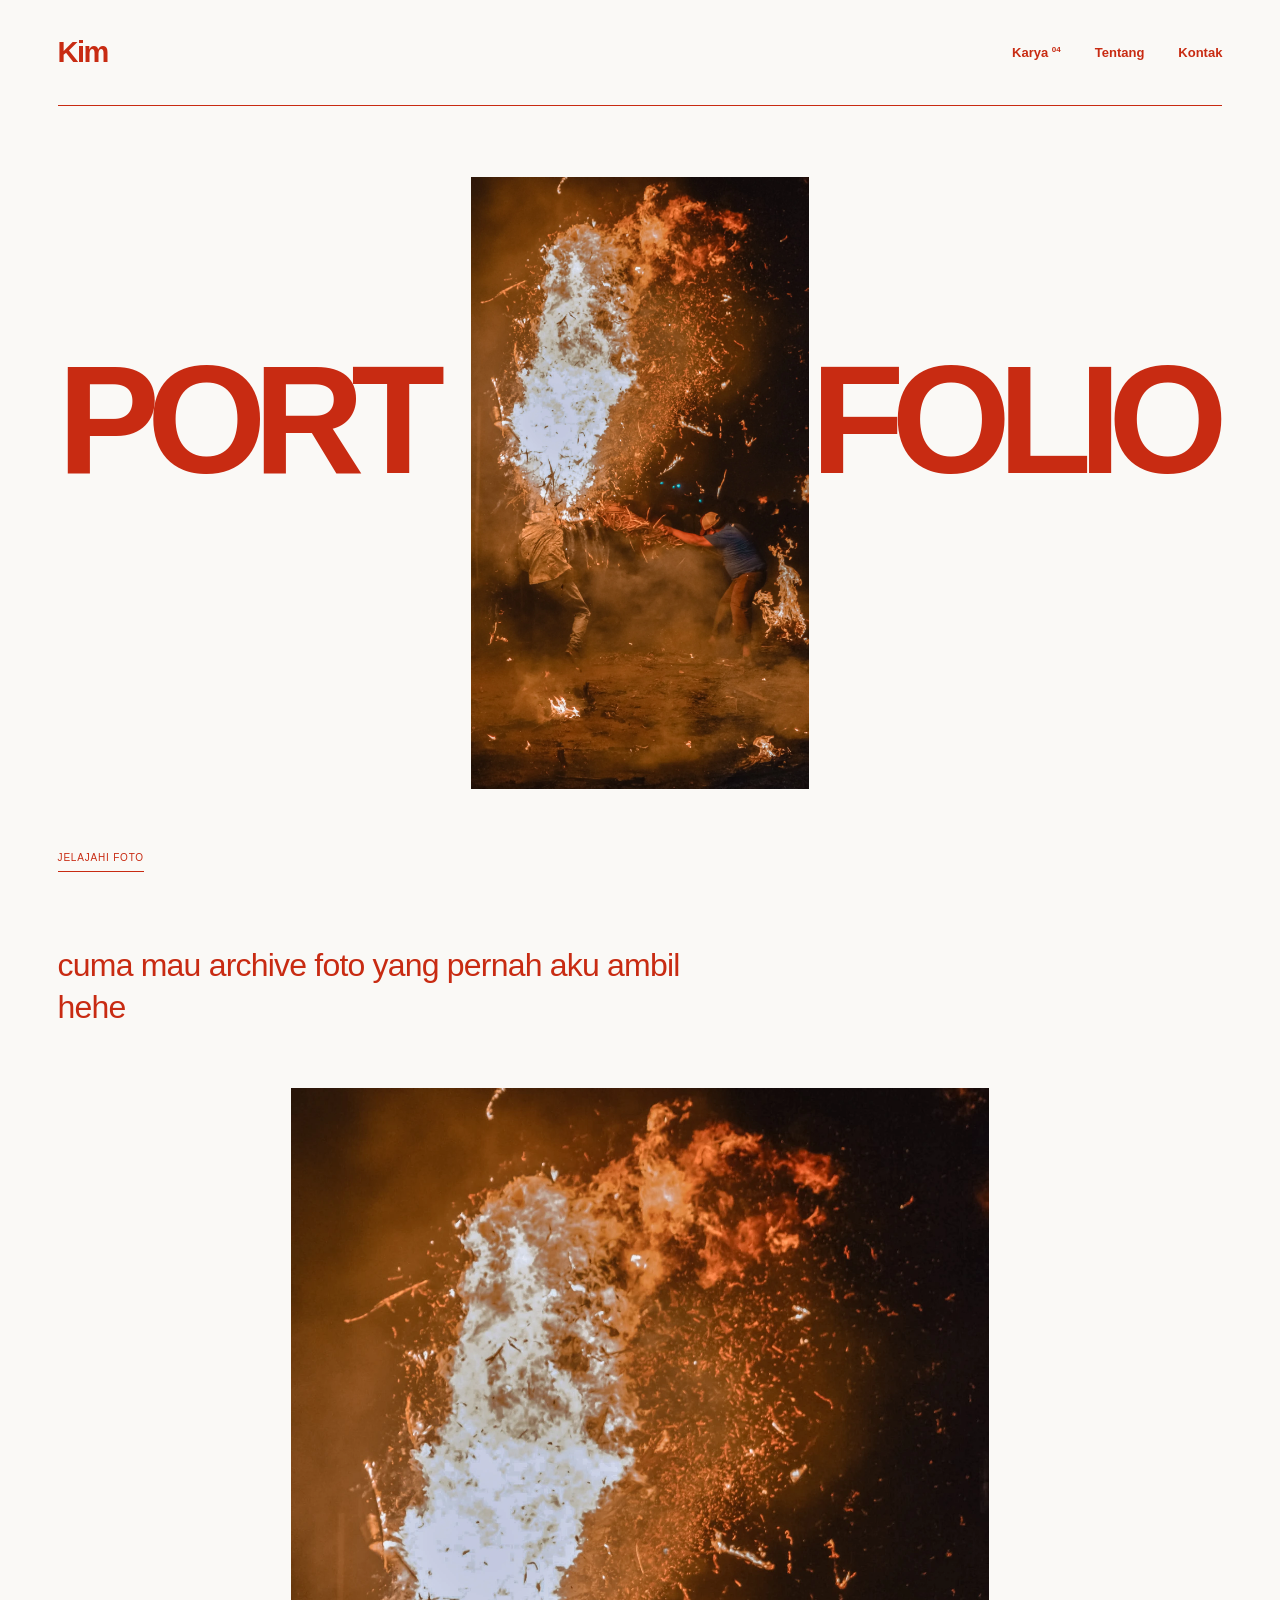
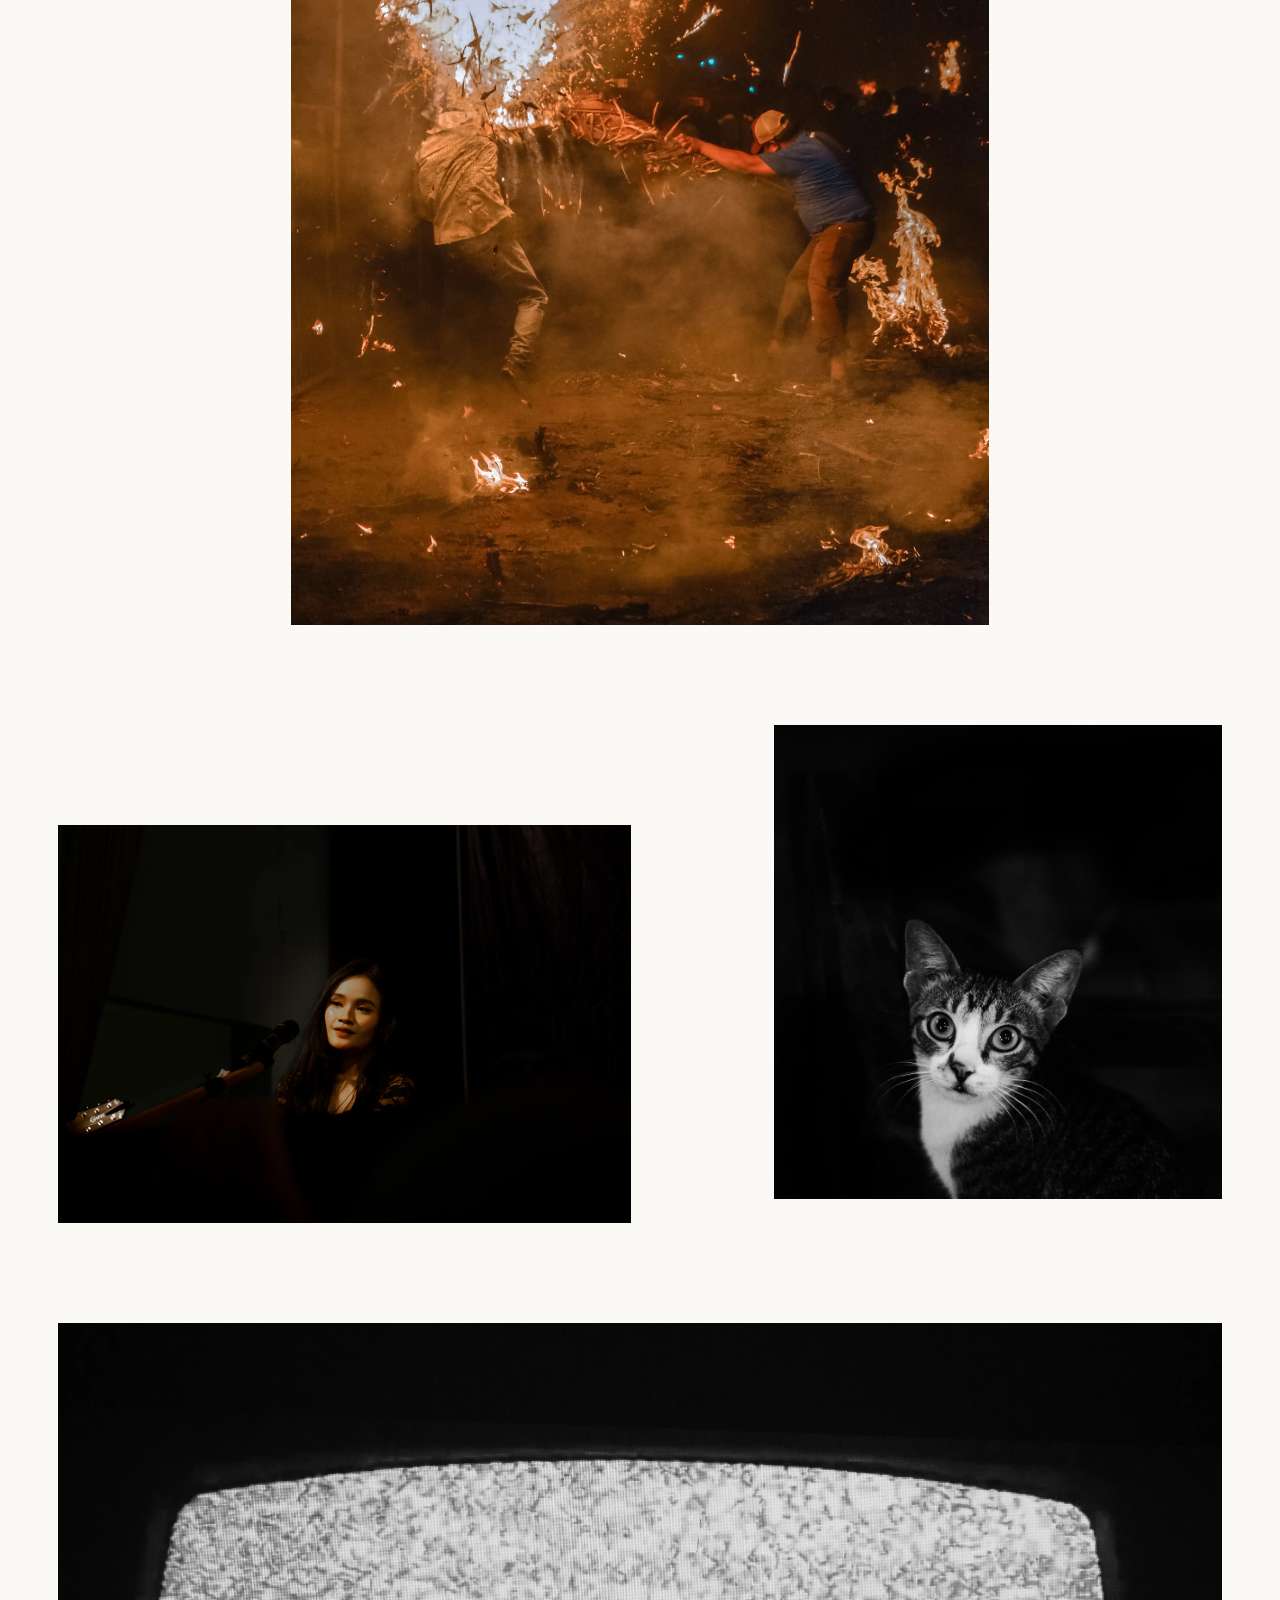
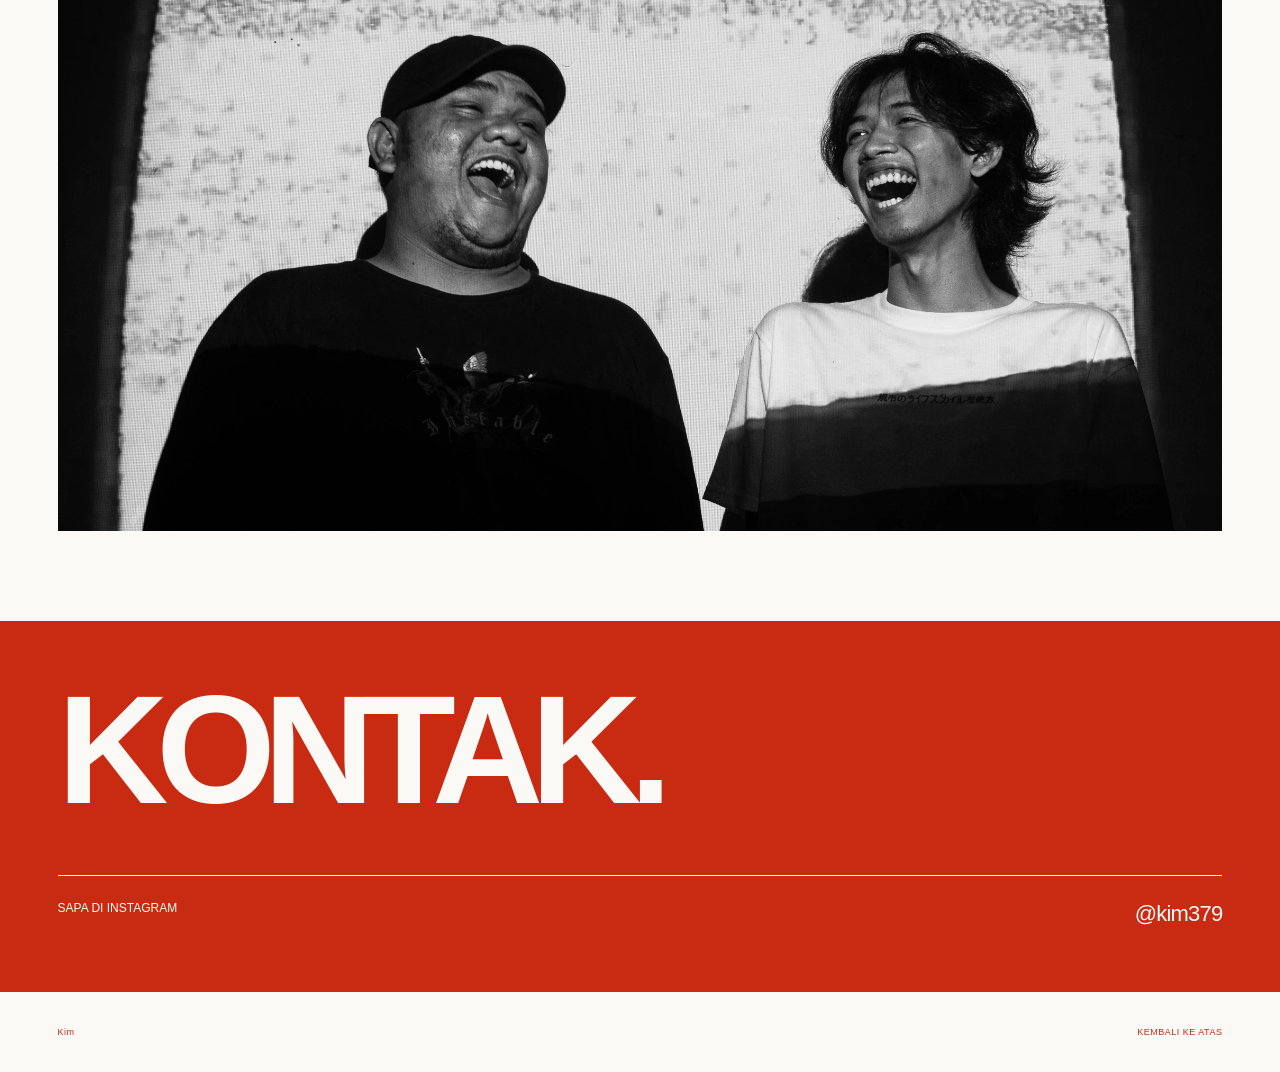
==== photography/index.html @ 88d2e3c2 "Simplify photo archive and rename brand to Kim" ====
<!doctype html>
<html lang="id">
  <head>
    <meta charset="UTF-8" />
    <meta name="viewport" content="width=device-width, initial-scale=1.0" />
    <meta name="description" content="Archive foto yang pernah aku ambil."/><title>Kim — Photo Archive</title>
    <script type="module" crossorigin src="./assets/index-C6Y9RDd8.js"></script>
    <link rel="stylesheet" crossorigin href="./assets/index-C2xrlIN2.css">
  </head>
  <body>
    <div id="root"></div>
  </body>
</html>
---- photography/assets/index-C2xrlIN2.css ----
*{box-sizing:border-box}html{scroll-behavior:smooth;scroll-padding-top:30px}body{margin:0;background:#faf9f6;color:#c82b12;font-family:Arial,Helvetica,sans-serif}a{color:inherit;text-decoration:none}button{font:inherit;cursor:pointer;border:0}a:focus-visible,button:focus-visible{outline:3px solid #c82b12;outline-offset:5px}img{display:block;width:100%}::selection{background:#c82b12;color:#fff}.skip{position:fixed;top:-100px;left:20px;z-index:50;background:#fff;padding:20px}.skip:focus{top:10px}header{height:106px;margin:0 4.5%;display:flex;align-items:center;justify-content:space-between;border-bottom:1px solid}.brand{font-size:29px;font-weight:900;letter-spacing:-1.8px;line-height:.85}.brand small{display:block;font-size:9px;letter-spacing:1.1px;margin-top:9px}nav{display:flex;gap:34px;font-size:13px;font-weight:700}.edition{font-size:9px;letter-spacing:1px}sup{font-size:8px}.cover{height:calc(100svh - 106px);min-height:630px;max-height:980px;position:relative;margin:0 4.5%;isolation:isolate}.meta{display:flex;justify-content:space-between;font-size:10px;letter-spacing:.7px;gap:20px}.cover>.meta{padding-top:26px}.photo{display:block;padding:0;width:100%;position:relative;overflow:hidden;background:#111;color:#fff}.photo img{transition:transform .6s}.photo:hover img{transform:scale(1.025)}.cover-photo{position:absolute;width:29%;height:77%;top:9%;left:35.5%}.cover-photo img{height:100%;object-fit:cover;object-position:50% 48%}h1{position:absolute;display:flex;justify-content:space-between;top:30%;left:0;width:100%;margin:0;font-size:clamp(70px,12vw,200px);font-weight:900;letter-spacing:-.085em;line-height:1;pointer-events:none}h1 span:last-child{padding-right:.05em}.cover-bottom{position:absolute;top:76%;width:100%;display:flex;justify-content:space-between;font-size:11px;font-weight:700;line-height:1.08}.cover-bottom p:last-child{text-align:right}.explore{position:absolute;bottom:28px;left:0;font-size:10px;border-bottom:1px solid;padding-bottom:8px;letter-spacing:.8px}.contents{padding:92px 4.5% 140px}.contents>.meta{margin-bottom:35px}.contents>a{display:flex;align-items:center;justify-content:space-between;border-bottom:1px solid;font-weight:700;padding:12px 0 8px;gap:30px}.contents>a:first-of-type{border-top:1px solid}.contents>a>span{font-size:clamp(25px,4.1vw,72px);letter-spacing:-.065em;line-height:1.05}.contents small{font-size:9px;text-align:right;max-width:130px;flex-shrink:0}.contents>a:hover{background:#c82b12;color:#faf9f6}.about{border-top:1px solid;margin:0 4.5%;padding:36px 0 100px;display:grid;grid-template-columns:1fr 1.6fr 1fr;gap:40px}.eyebrow{font-size:10px;letter-spacing:.6px}.about h2{font-size:clamp(34px,4.5vw,76px);line-height:.98;letter-spacing:-.06em;margin:0}em{font-family:Georgia,serif;font-weight:400}.about>div{font-size:14px;line-height:1.55;max-width:340px;color:#413d38}.about p{margin:0 0 20px}.work{padding:0 4.5%}.work-meta{border-top:1px solid;padding-top:24px;margin-bottom:24px}.feature{background:#14100c;display:grid;grid-template-columns:1.12fr 1fr;min-height:750px}.feature>.photo img{height:100%;object-fit:cover}.view{position:absolute;bottom:20px;right:20px;background:#faf9f6;color:#c82b12;padding:11px 14px;font-size:9px;letter-spacing:.5px;opacity:0;transition:opacity .2s}.photo:hover .view,.photo:focus-visible .view{opacity:1}.cover-photo .view{display:none}.feature-copy{padding:55px 9%;display:flex;flex-direction:column;justify-content:space-between;color:#ed5937}.feature-copy>span{font-size:10px;letter-spacing:.8px}.feature-copy h2{font-size:clamp(50px,7vw,110px);line-height:.86;letter-spacing:-.075em;margin:60px 0}.feature-copy p{font-size:14px;line-height:1.35}.pair{display:grid;grid-template-columns:1.15fr 1fr;gap:8%;padding:100px 0 120px}.stage{padding-top:100px}.stage img{aspect-ratio:1.437;object-fit:contain}.cat{width:90%;margin-left:auto}.cat img{aspect-ratio:.946;object-fit:contain}.caption{display:flex;justify-content:space-between;gap:20px;align-items:baseline;padding-top:15px;border-top:1px solid;margin-top:14px}.caption h3{margin:0;font-size:14px;font-weight:400}.caption>span{font-size:8px;text-align:right;letter-spacing:.4px}.laughter-title{display:flex;align-items:end;justify-content:space-between;margin-bottom:28px;gap:25px}.laughter-title h2{font-size:clamp(45px,7.2vw,120px);line-height:.9;letter-spacing:-.065em;margin:0}.laughter-title>span{font-size:9px}.laughter img{aspect-ratio:1.442;object-fit:contain}.laughter{padding-bottom:130px}.contact{background:#c82b12;color:#faf9f6;padding:35px 4.5% 65px}.contact>p{font-size:16px;margin-top:100px}.contact h2{font-size:clamp(60px,14vw,225px);line-height:.84;letter-spacing:-.08em;margin:30px 0 60px}.contact>a{display:flex;justify-content:space-between;border-top:1px solid;padding-top:25px;font-size:12px}.contact>a span{font-size:22px;letter-spacing:-.8px}footer{padding:35px 4.5%;display:flex;justify-content:space-between;font-size:9px;letter-spacing:.5px}.lightbox{width:100vw;height:100svh;max-width:100vw;max-height:100svh;padding:22px 30px;margin:0;border:0;background:#151515;color:#faf9f6;overflow:hidden}.lightbox[open]{display:flex;flex-direction:column}.lightbox::backdrop{background:#151515}.lightbox-top,.lightbox-bottom{display:flex;align-items:center;justify-content:space-between;gap:15px}.lightbox button{background:transparent;color:inherit;border-bottom:1px solid #888;padding:10px 0;font-size:12px}.lightbox-top>span{font-size:12px}.lightbox>img{min-height:0;flex:1;object-fit:contain;padding:20px 0}.lightbox h2{font-size:14px;font-weight:400;text-align:center}.lightbox-bottom{min-height:42px}@media(max-width:700px){header{height:85px;margin:0 6%}.edition{display:none}.brand{font-size:25px}nav{gap:18px;font-size:11px}.cover{margin:0 6%;height:660px;min-height:0;max-height:calc(100svh - 85px)}.cover>.meta{font-size:8px;padding-top:20px}.cover-photo{width:57%;left:21.5%;top:12%;height:65%}h1{font-size:13.2vw;top:34%;letter-spacing:-.075em}.cover-bottom{top:80%;font-size:8px}.explore{font-size:8px;bottom:18px}.contents{padding:65px 6% 80px}.meta{font-size:8px}.meta>span:last-child{text-align:right}.contents>a{padding:17px 0;gap:12px}.contents>a>span{font-size:6.2vw}.contents small{font-size:7px;max-width:65px}.about{margin:0 6%;padding:25px 0 65px;grid-template-columns:1fr;gap:28px}.about h2{font-size:58px}.about>div{font-size:14px;max-width:100%}.work{padding:0 6%}.feature{grid-template-columns:1fr;min-height:0}.feature>.photo img{height:auto;object-fit:contain}.feature-copy{padding:25px}.feature-copy h2{font-size:65px;margin:36px 0}.feature-copy p{font-size:12px}.pair{grid-template-columns:1fr;gap:65px;padding:65px 0}.stage{padding-top:0}.cat{width:83%;margin-left:auto}.caption h3{font-size:12px}.caption>span{font-size:7px;max-width:100px}.laughter-title{align-items:start;flex-direction:column;gap:18px}.laughter-title h2{font-size:12vw}.laughter{padding-bottom:65px}.contact{padding:26px 6% 40px}.contact>p{margin-top:65px;font-size:13px}.contact h2{font-size:17vw;margin:25px 0 45px}.contact>a{font-size:10px}.contact>a span{font-size:18px}footer{padding:25px 6%;font-size:7px;gap:15px}footer>span{display:none}.lightbox{padding:16px}.lightbox h2{font-size:11px;max-width:130px}.lightbox button{font-size:10px}.view{opacity:1;font-size:8px;padding:8px 10px}}@media(prefers-reduced-motion:reduce){html{scroll-behavior:auto}*{transition:none!important}}.about{display:block;padding:45px 0 60px;border-top:0}.about>p{font-size:clamp(18px,2.5vw,34px);line-height:1.3;letter-spacing:-.025em;max-width:650px;margin:0}.feature{display:block;min-height:0;background:transparent}.feature>.photo{width:60%;margin:auto;background:transparent}.feature>.photo img{height:auto;object-fit:contain}.pair{padding-bottom:100px}.laughter{padding-bottom:90px}.contact h2{font-size:clamp(60px,12vw,180px);margin:35px 0 60px}.brand{letter-spacing:-1.5px}.contact{padding-top:30px}@media(max-width:700px){.about{padding:35px 0 45px}.feature>.photo{width:100%}.pair,.laughter{padding-bottom:65px}}
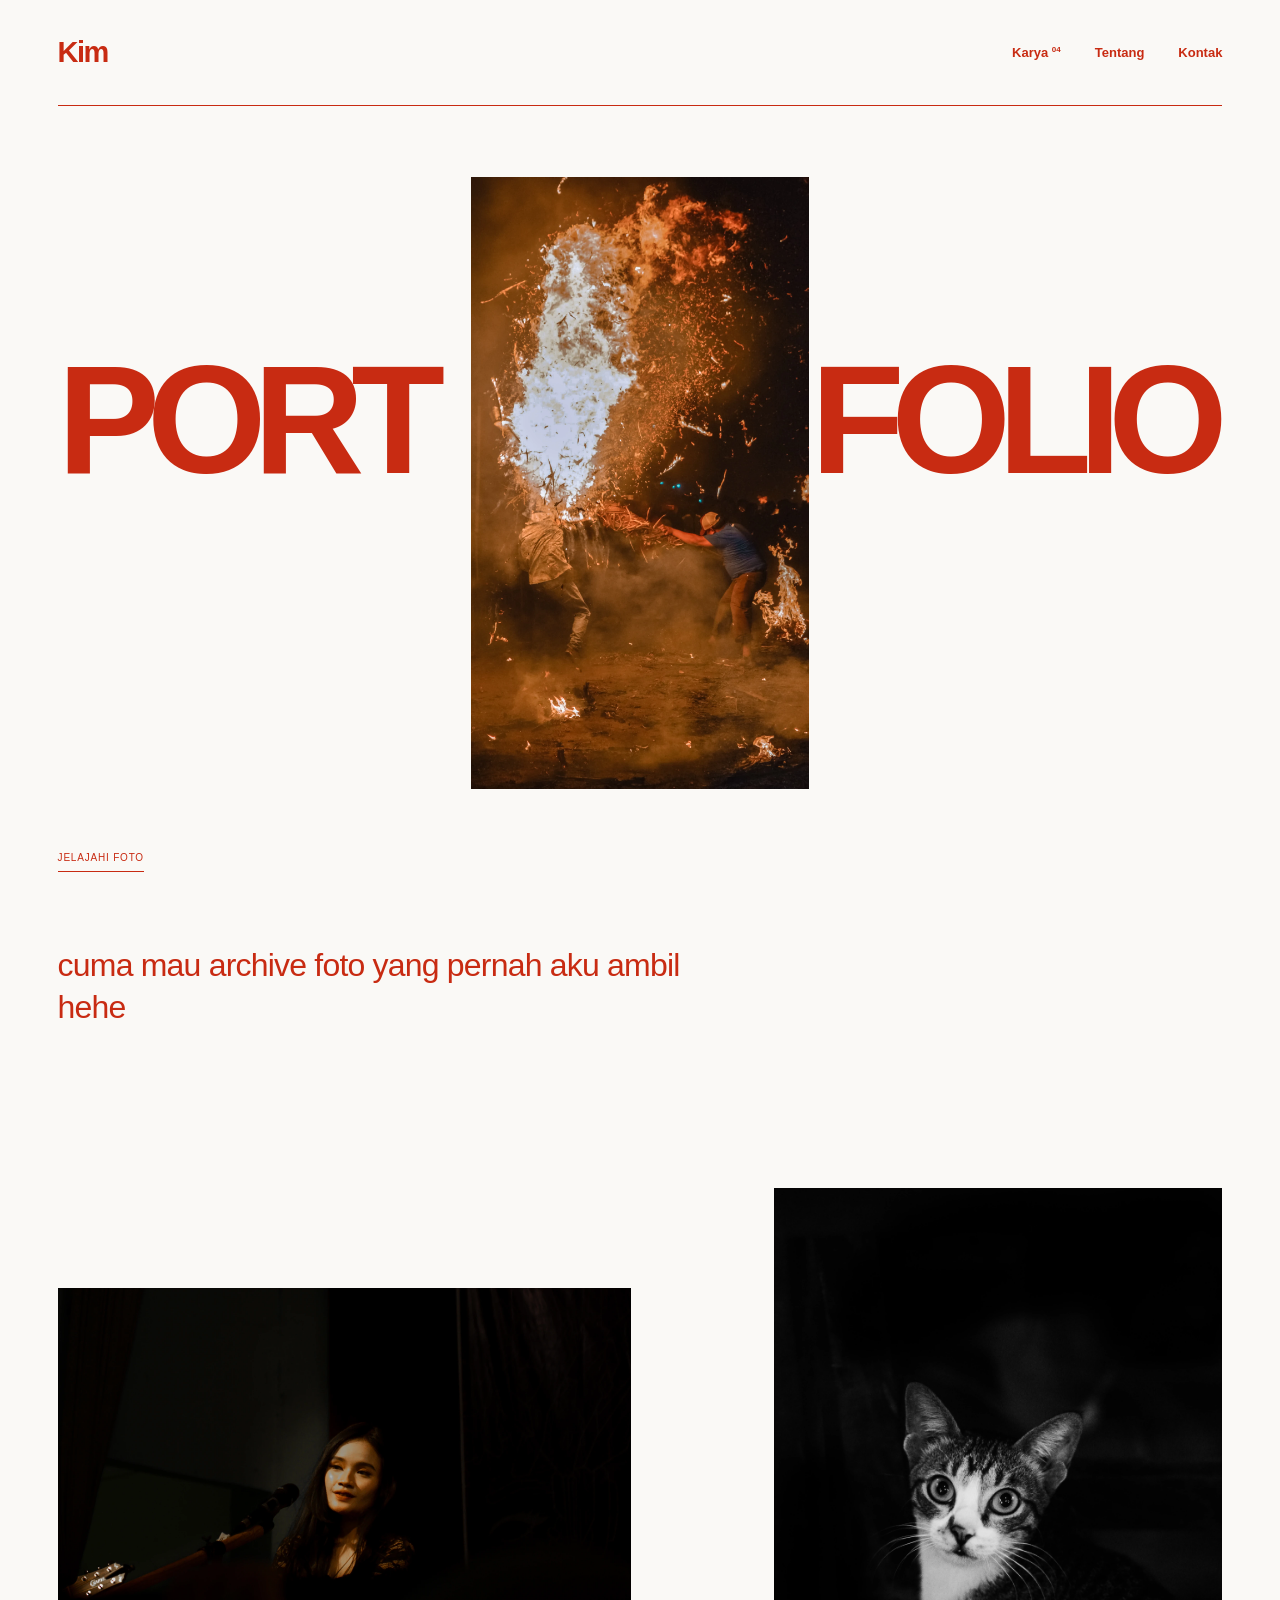
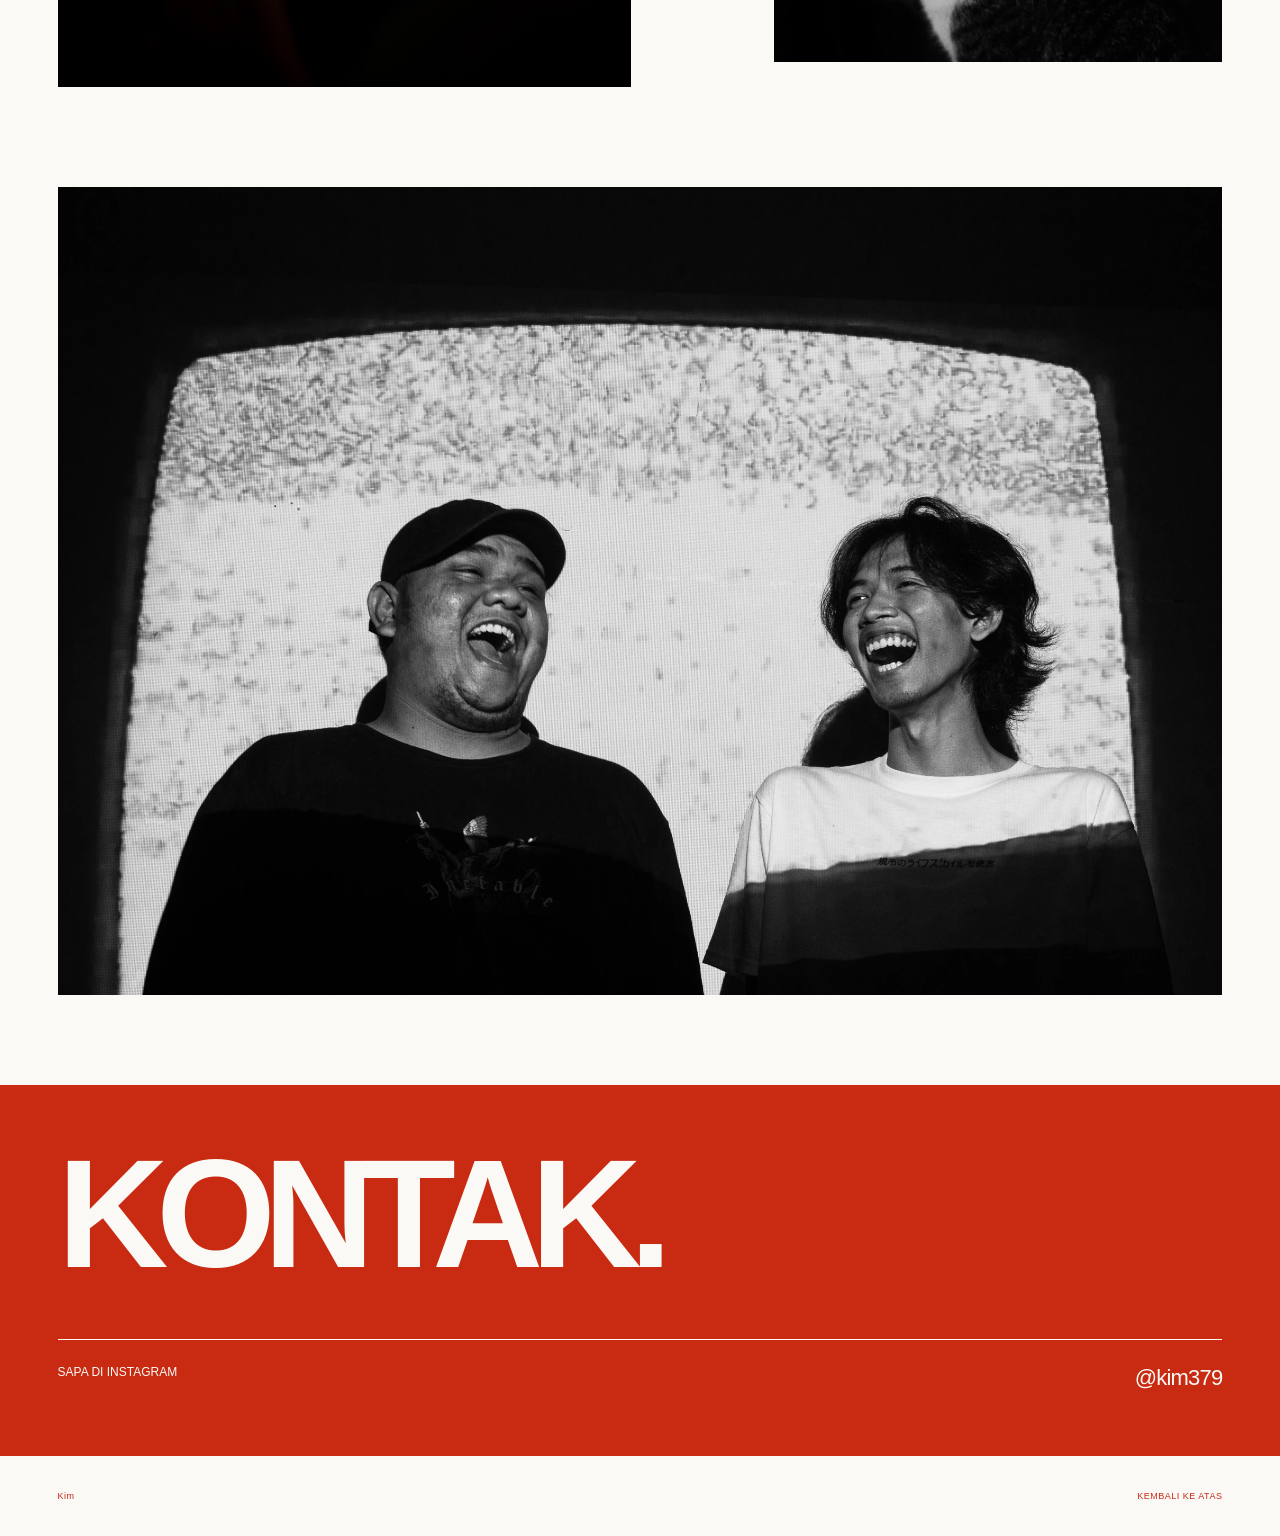
==== commit 5cde9bf1: "Remove repeated fire photo from archive gallery" ====
--- a/photography/index.html
+++ b/photography/index.html
@@ -4,7 +4,7 @@
     <meta charset="UTF-8" />
     <meta name="viewport" content="width=device-width, initial-scale=1.0" />
     <meta name="description" content="Archive foto yang pernah aku ambil."/><title>Kim — Photo Archive</title>
-    <script type="module" crossorigin src="./assets/index-C6Y9RDd8.js"></script>
+    <script type="module" crossorigin src="./assets/index-kyu_Rdnk.js"></script>
     <link rel="stylesheet" crossorigin href="./assets/index-C2xrlIN2.css">
   </head>
   <body>
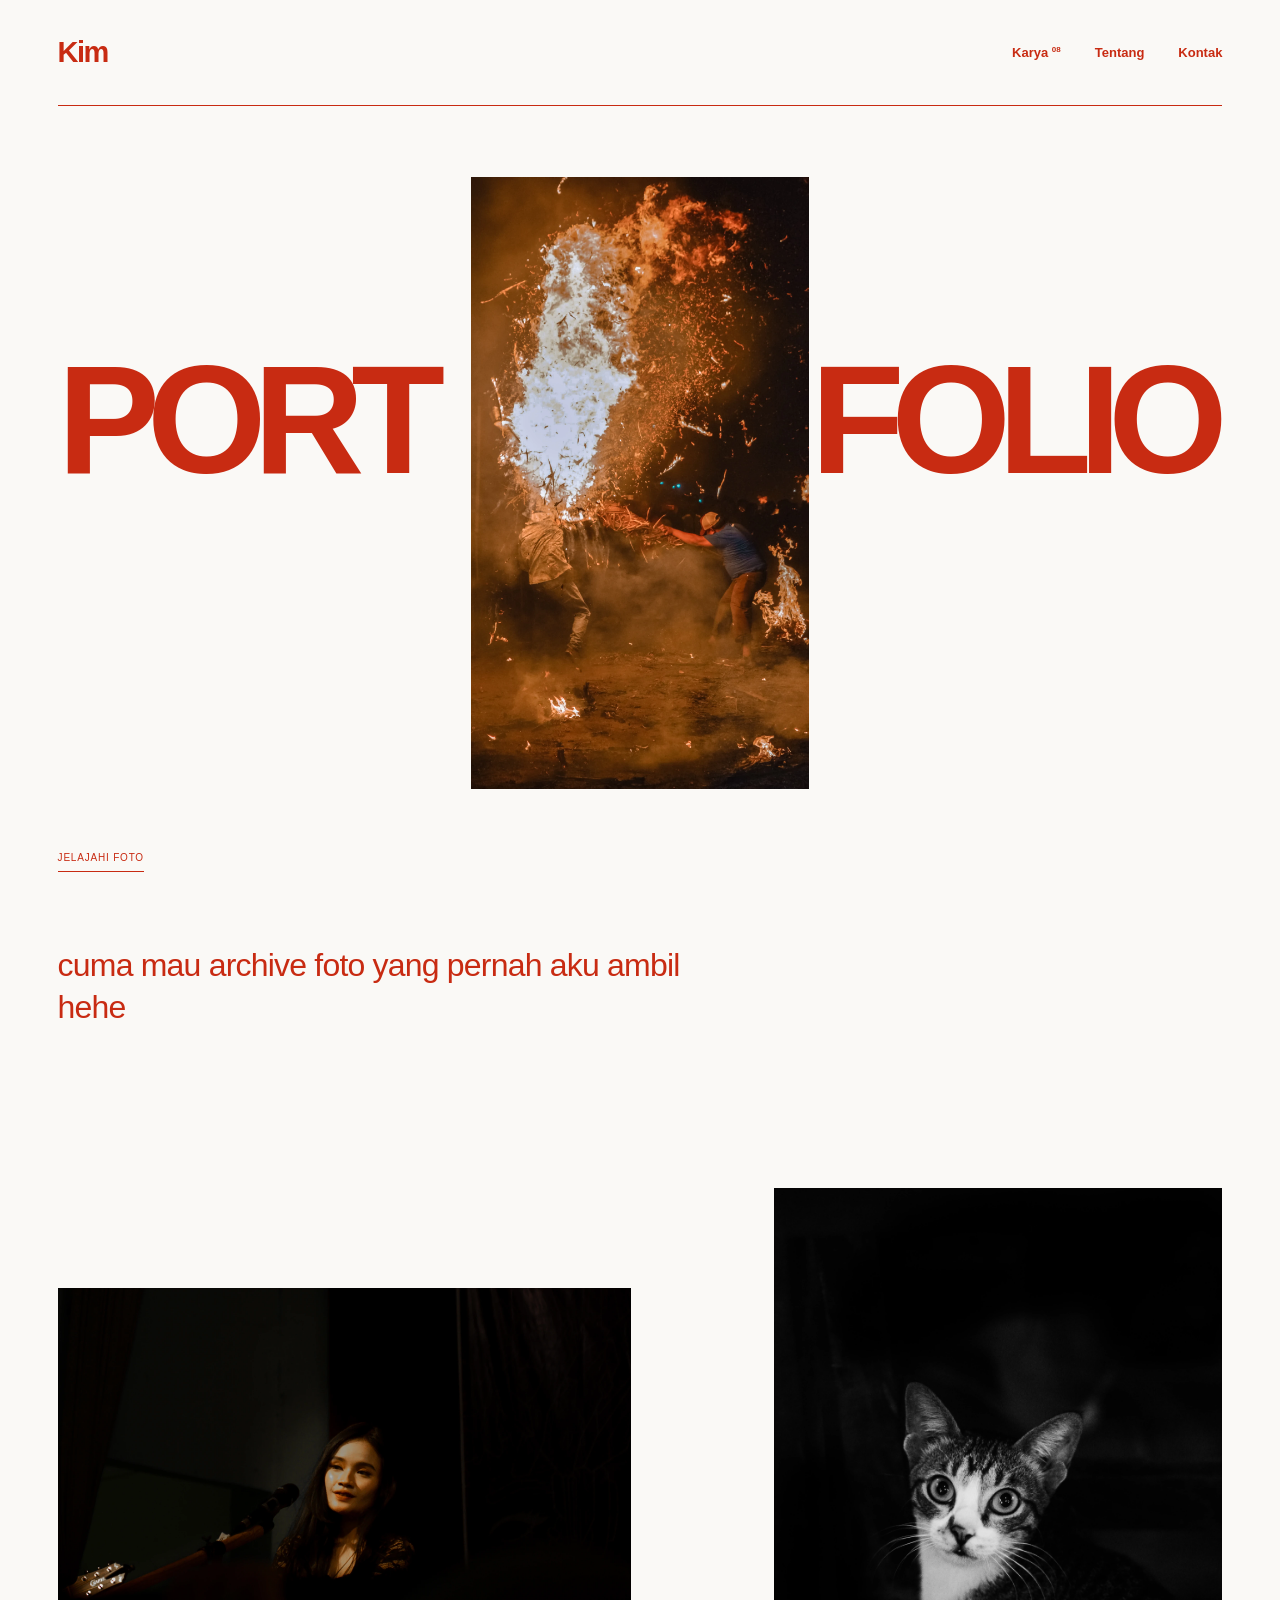
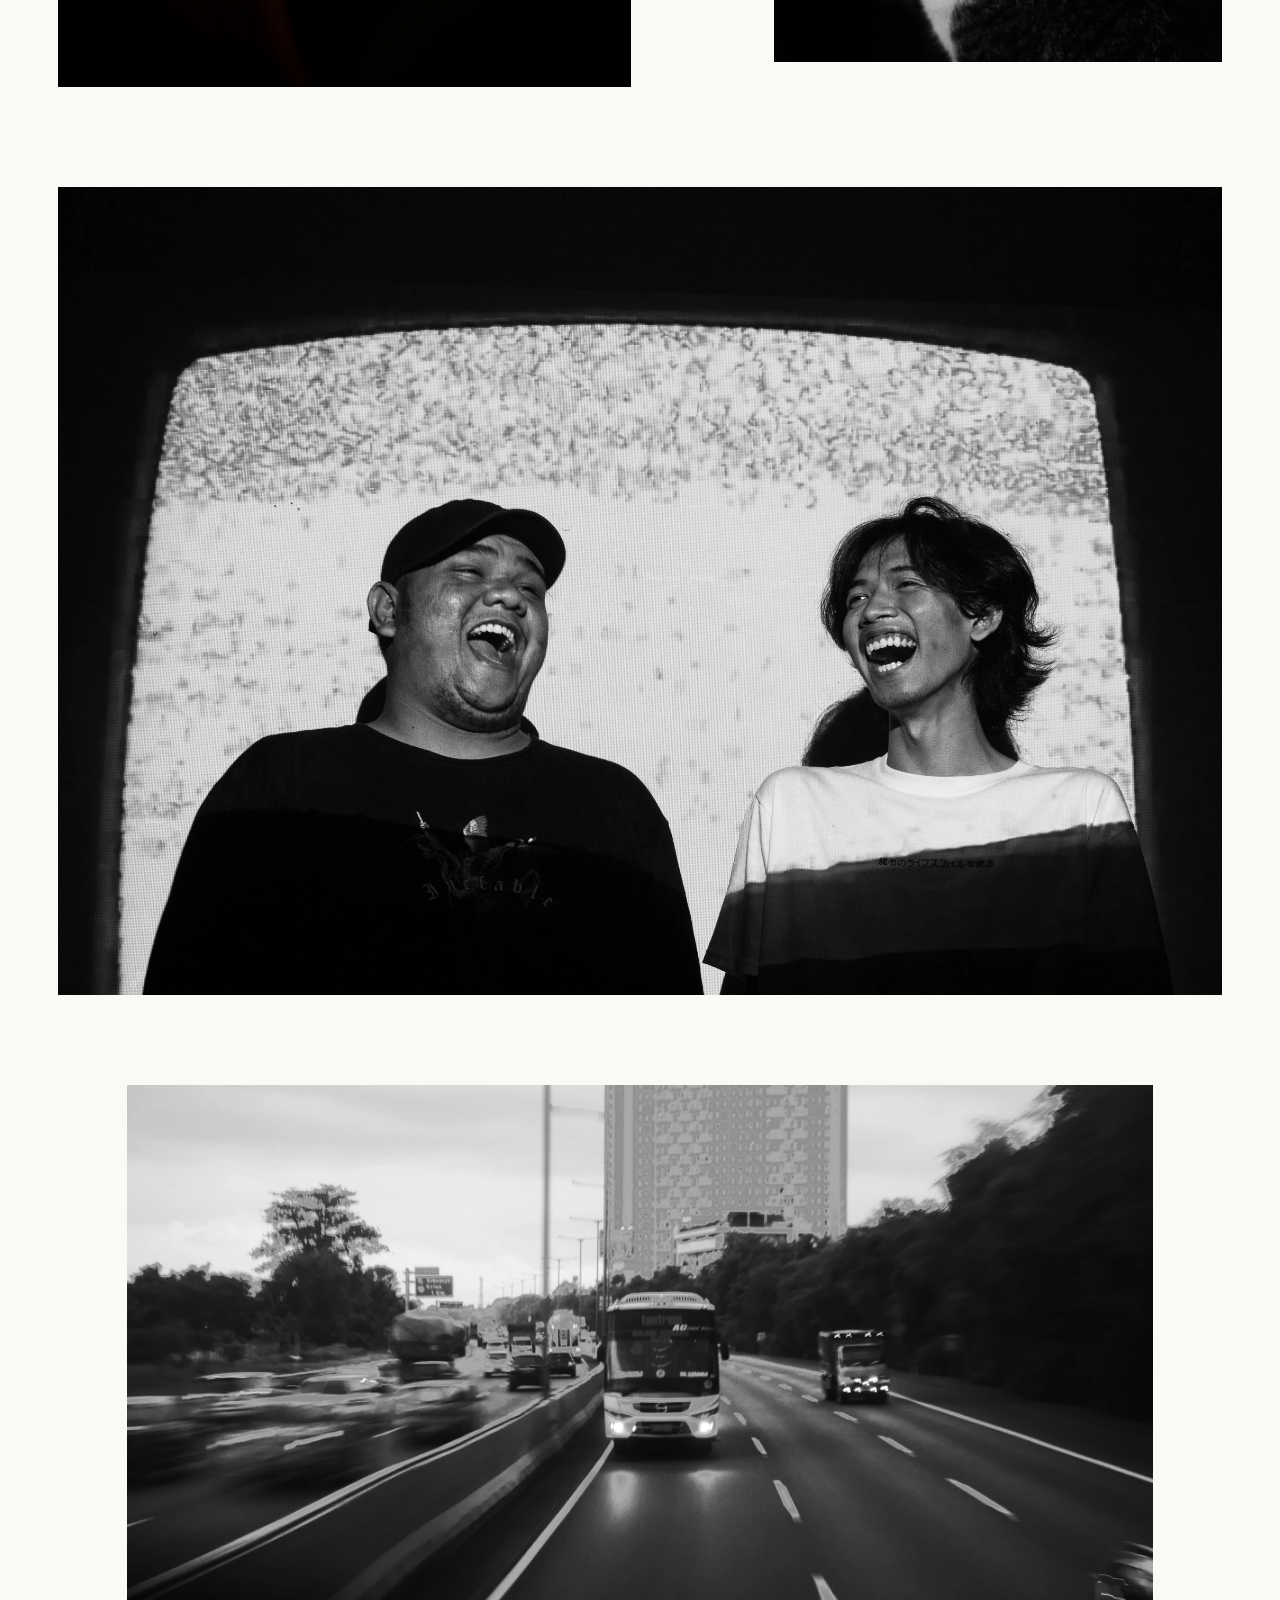
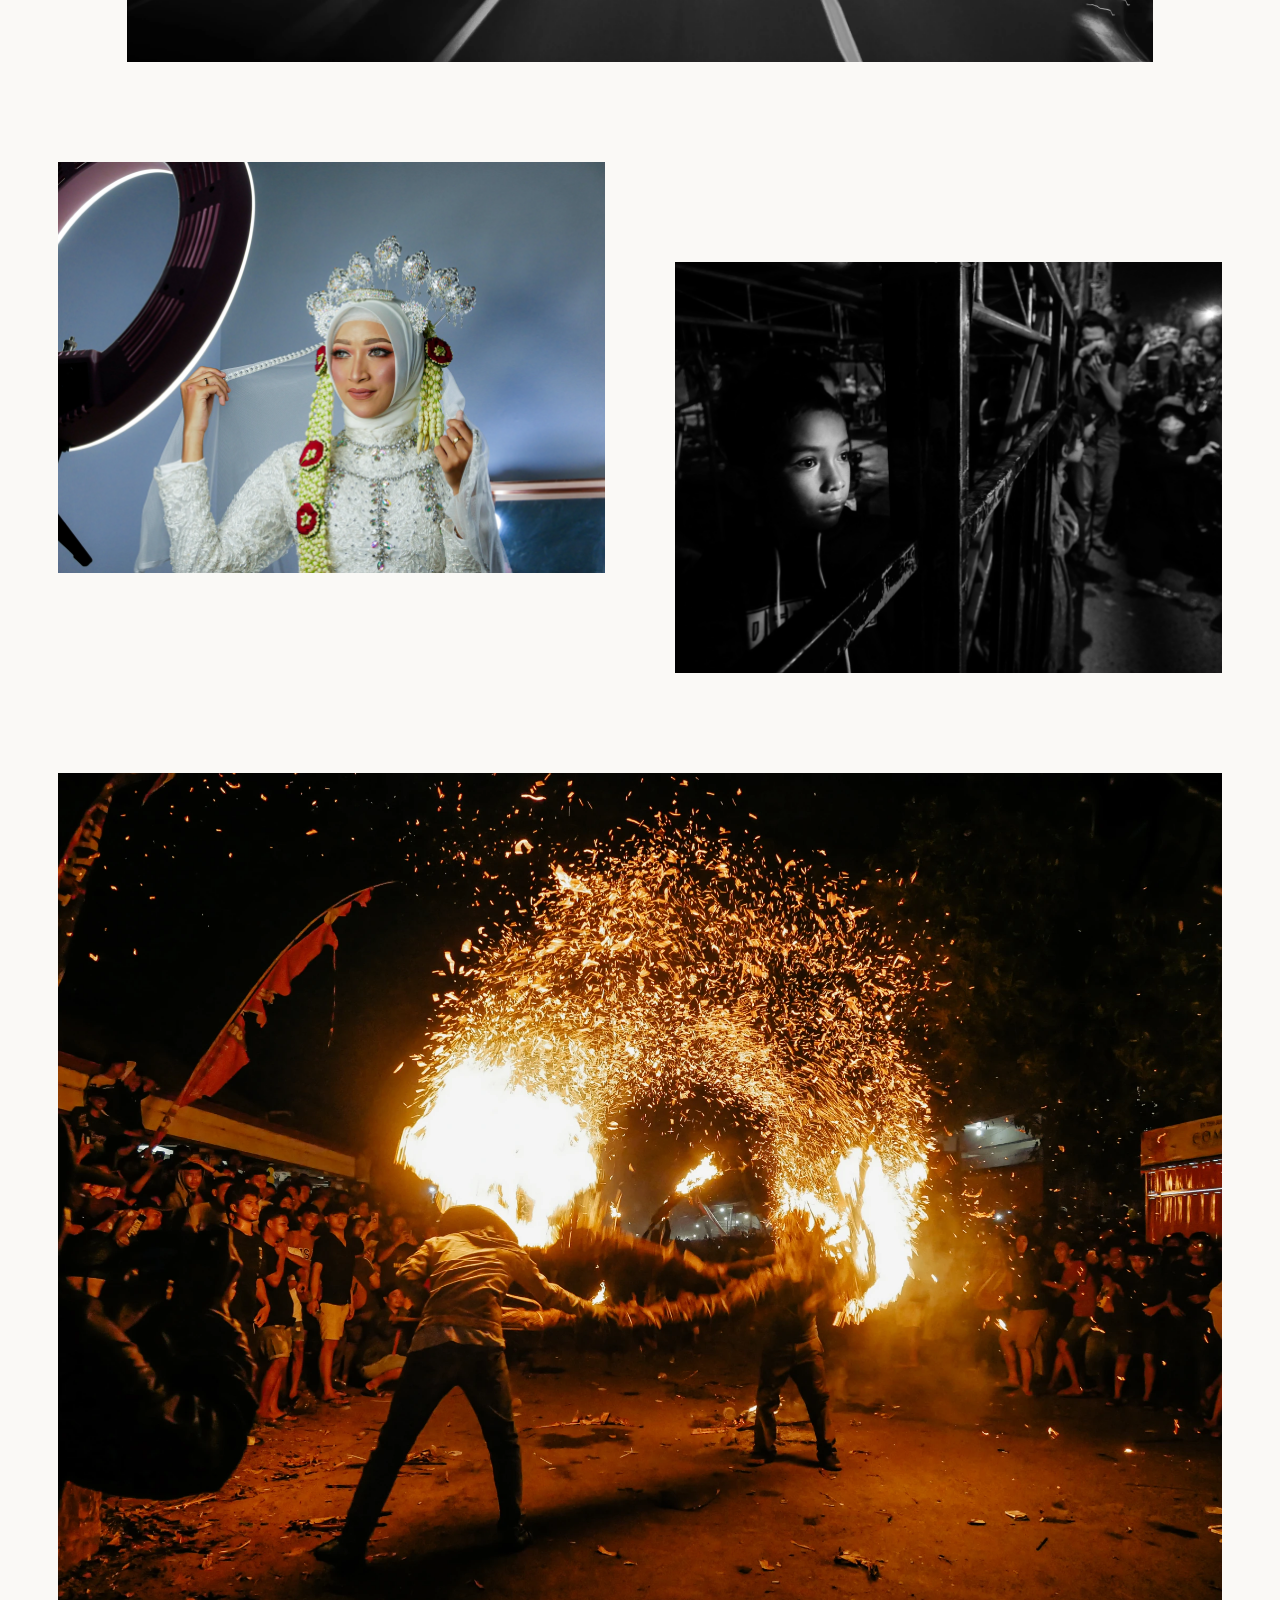
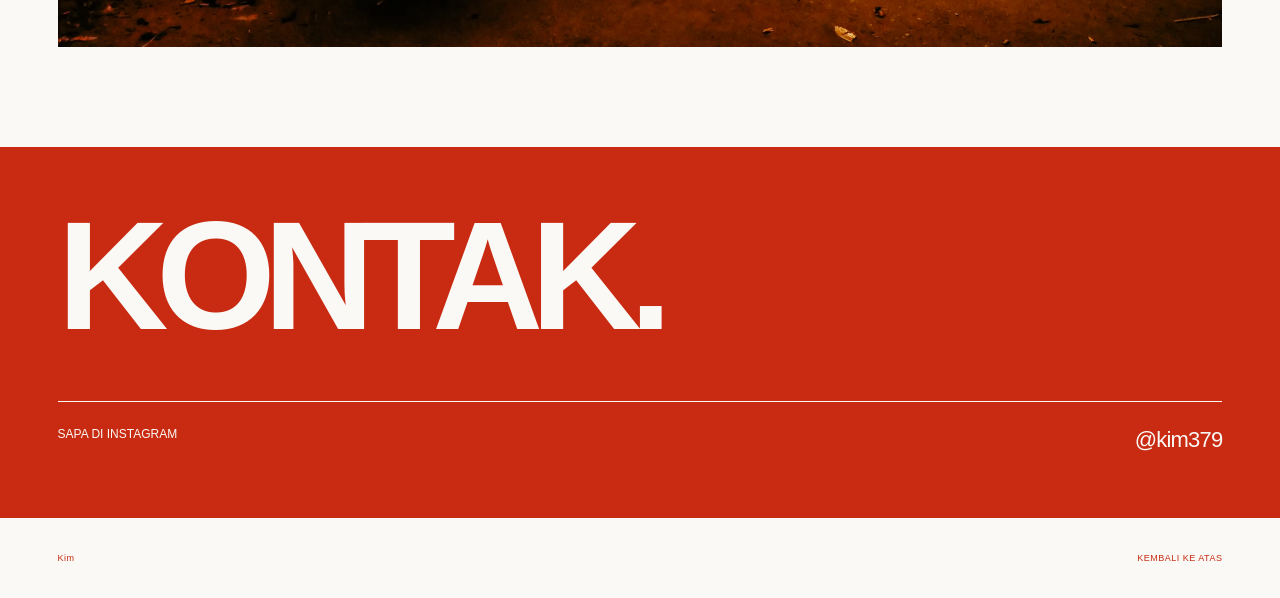
==== commit 0877e264: "Add four photographs to Kim archive" ====
--- a/photography/index.html
+++ b/photography/index.html
@@ -4,8 +4,8 @@
     <meta charset="UTF-8" />
     <meta name="viewport" content="width=device-width, initial-scale=1.0" />
     <meta name="description" content="Archive foto yang pernah aku ambil."/><title>Kim — Photo Archive</title>
-    <script type="module" crossorigin src="./assets/index-kyu_Rdnk.js"></script>
-    <link rel="stylesheet" crossorigin href="./assets/index-C2xrlIN2.css">
+    <script type="module" crossorigin src="./assets/index-CkuQrKXX.js"></script>
+    <link rel="stylesheet" crossorigin href="./assets/index-CI1s-uqy.css">
   </head>
   <body>
     <div id="root"></div>
--- a/photography/assets/index-CI1s-uqy.css
+++ b/photography/assets/index-CI1s-uqy.css
@@ -0,0 +1 @@
+*{box-sizing:border-box}html{scroll-behavior:smooth;scroll-padding-top:30px}body{margin:0;background:#faf9f6;color:#c82b12;font-family:Arial,Helvetica,sans-serif}a{color:inherit;text-decoration:none}button{font:inherit;cursor:pointer;border:0}a:focus-visible,button:focus-visible{outline:3px solid #c82b12;outline-offset:5px}img{display:block;width:100%}::selection{background:#c82b12;color:#fff}.skip{position:fixed;top:-100px;left:20px;z-index:50;background:#fff;padding:20px}.skip:focus{top:10px}header{height:106px;margin:0 4.5%;display:flex;align-items:center;justify-content:space-between;border-bottom:1px solid}.brand{font-size:29px;font-weight:900;letter-spacing:-1.8px;line-height:.85}.brand small{display:block;font-size:9px;letter-spacing:1.1px;margin-top:9px}nav{display:flex;gap:34px;font-size:13px;font-weight:700}.edition{font-size:9px;letter-spacing:1px}sup{font-size:8px}.cover{height:calc(100svh - 106px);min-height:630px;max-height:980px;position:relative;margin:0 4.5%;isolation:isolate}.meta{display:flex;justify-content:space-between;font-size:10px;letter-spacing:.7px;gap:20px}.cover>.meta{padding-top:26px}.photo{display:block;padding:0;width:100%;position:relative;overflow:hidden;background:#111;color:#fff}.photo img{transition:transform .6s}.photo:hover img{transform:scale(1.025)}.cover-photo{position:absolute;width:29%;height:77%;top:9%;left:35.5%}.cover-photo img{height:100%;object-fit:cover;object-position:50% 48%}h1{position:absolute;display:flex;justify-content:space-between;top:30%;left:0;width:100%;margin:0;font-size:clamp(70px,12vw,200px);font-weight:900;letter-spacing:-.085em;line-height:1;pointer-events:none}h1 span:last-child{padding-right:.05em}.cover-bottom{position:absolute;top:76%;width:100%;display:flex;justify-content:space-between;font-size:11px;font-weight:700;line-height:1.08}.cover-bottom p:last-child{text-align:right}.explore{position:absolute;bottom:28px;left:0;font-size:10px;border-bottom:1px solid;padding-bottom:8px;letter-spacing:.8px}.contents{padding:92px 4.5% 140px}.contents>.meta{margin-bottom:35px}.contents>a{display:flex;align-items:center;justify-content:space-between;border-bottom:1px solid;font-weight:700;padding:12px 0 8px;gap:30px}.contents>a:first-of-type{border-top:1px solid}.contents>a>span{font-size:clamp(25px,4.1vw,72px);letter-spacing:-.065em;line-height:1.05}.contents small{font-size:9px;text-align:right;max-width:130px;flex-shrink:0}.contents>a:hover{background:#c82b12;color:#faf9f6}.about{border-top:1px solid;margin:0 4.5%;padding:36px 0 100px;display:grid;grid-template-columns:1fr 1.6fr 1fr;gap:40px}.eyebrow{font-size:10px;letter-spacing:.6px}.about h2{font-size:clamp(34px,4.5vw,76px);line-height:.98;letter-spacing:-.06em;margin:0}em{font-family:Georgia,serif;font-weight:400}.about>div{font-size:14px;line-height:1.55;max-width:340px;color:#413d38}.about p{margin:0 0 20px}.work{padding:0 4.5%}.work-meta{border-top:1px solid;padding-top:24px;margin-bottom:24px}.feature{background:#14100c;display:grid;grid-template-columns:1.12fr 1fr;min-height:750px}.feature>.photo img{height:100%;object-fit:cover}.view{position:absolute;bottom:20px;right:20px;background:#faf9f6;color:#c82b12;padding:11px 14px;font-size:9px;letter-spacing:.5px;opacity:0;transition:opacity .2s}.photo:hover .view,.photo:focus-visible .view{opacity:1}.cover-photo .view{display:none}.feature-copy{padding:55px 9%;display:flex;flex-direction:column;justify-content:space-between;color:#ed5937}.feature-copy>span{font-size:10px;letter-spacing:.8px}.feature-copy h2{font-size:clamp(50px,7vw,110px);line-height:.86;letter-spacing:-.075em;margin:60px 0}.feature-copy p{font-size:14px;line-height:1.35}.pair{display:grid;grid-template-columns:1.15fr 1fr;gap:8%;padding:100px 0 120px}.stage{padding-top:100px}.stage img{aspect-ratio:1.437;object-fit:contain}.cat{width:90%;margin-left:auto}.cat img{aspect-ratio:.946;object-fit:contain}.caption{display:flex;justify-content:space-between;gap:20px;align-items:baseline;padding-top:15px;border-top:1px solid;margin-top:14px}.caption h3{margin:0;font-size:14px;font-weight:400}.caption>span{font-size:8px;text-align:right;letter-spacing:.4px}.laughter-title{display:flex;align-items:end;justify-content:space-between;margin-bottom:28px;gap:25px}.laughter-title h2{font-size:clamp(45px,7.2vw,120px);line-height:.9;letter-spacing:-.065em;margin:0}.laughter-title>span{font-size:9px}.laughter img{aspect-ratio:1.442;object-fit:contain}.laughter{padding-bottom:130px}.contact{background:#c82b12;color:#faf9f6;padding:35px 4.5% 65px}.contact>p{font-size:16px;margin-top:100px}.contact h2{font-size:clamp(60px,14vw,225px);line-height:.84;letter-spacing:-.08em;margin:30px 0 60px}.contact>a{display:flex;justify-content:space-between;border-top:1px solid;padding-top:25px;font-size:12px}.contact>a span{font-size:22px;letter-spacing:-.8px}footer{padding:35px 4.5%;display:flex;justify-content:space-between;font-size:9px;letter-spacing:.5px}.lightbox{width:100vw;height:100svh;max-width:100vw;max-height:100svh;padding:22px 30px;margin:0;border:0;background:#151515;color:#faf9f6;overflow:hidden}.lightbox[open]{display:flex;flex-direction:column}.lightbox::backdrop{background:#151515}.lightbox-top,.lightbox-bottom{display:flex;align-items:center;justify-content:space-between;gap:15px}.lightbox button{background:transparent;color:inherit;border-bottom:1px solid #888;padding:10px 0;font-size:12px}.lightbox-top>span{font-size:12px}.lightbox>img{min-height:0;flex:1;object-fit:contain;padding:20px 0}.lightbox h2{font-size:14px;font-weight:400;text-align:center}.lightbox-bottom{min-height:42px}@media(max-width:700px){header{height:85px;margin:0 6%}.edition{display:none}.brand{font-size:25px}nav{gap:18px;font-size:11px}.cover{margin:0 6%;height:660px;min-height:0;max-height:calc(100svh - 85px)}.cover>.meta{font-size:8px;padding-top:20px}.cover-photo{width:57%;left:21.5%;top:12%;height:65%}h1{font-size:13.2vw;top:34%;letter-spacing:-.075em}.cover-bottom{top:80%;font-size:8px}.explore{font-size:8px;bottom:18px}.contents{padding:65px 6% 80px}.meta{font-size:8px}.meta>span:last-child{text-align:right}.contents>a{padding:17px 0;gap:12px}.contents>a>span{font-size:6.2vw}.contents small{font-size:7px;max-width:65px}.about{margin:0 6%;padding:25px 0 65px;grid-template-columns:1fr;gap:28px}.about h2{font-size:58px}.about>div{font-size:14px;max-width:100%}.work{padding:0 6%}.feature{grid-template-columns:1fr;min-height:0}.feature>.photo img{height:auto;object-fit:contain}.feature-copy{padding:25px}.feature-copy h2{font-size:65px;margin:36px 0}.feature-copy p{font-size:12px}.pair{grid-template-columns:1fr;gap:65px;padding:65px 0}.stage{padding-top:0}.cat{width:83%;margin-left:auto}.caption h3{font-size:12px}.caption>span{font-size:7px;max-width:100px}.laughter-title{align-items:start;flex-direction:column;gap:18px}.laughter-title h2{font-size:12vw}.laughter{padding-bottom:65px}.contact{padding:26px 6% 40px}.contact>p{margin-top:65px;font-size:13px}.contact h2{font-size:17vw;margin:25px 0 45px}.contact>a{font-size:10px}.contact>a span{font-size:18px}footer{padding:25px 6%;font-size:7px;gap:15px}footer>span{display:none}.lightbox{padding:16px}.lightbox h2{font-size:11px;max-width:130px}.lightbox button{font-size:10px}.view{opacity:1;font-size:8px;padding:8px 10px}}@media(prefers-reduced-motion:reduce){html{scroll-behavior:auto}*{transition:none!important}}.about{display:block;padding:45px 0 60px;border-top:0}.about>p{font-size:clamp(18px,2.5vw,34px);line-height:1.3;letter-spacing:-.025em;max-width:650px;margin:0}.feature{display:block;min-height:0;background:transparent}.feature>.photo{width:60%;margin:auto;background:transparent}.feature>.photo img{height:auto;object-fit:contain}.pair{padding-bottom:100px}.laughter{padding-bottom:90px}.contact h2{font-size:clamp(60px,12vw,180px);margin:35px 0 60px}.brand{letter-spacing:-1.5px}.contact{padding-top:30px}@media(max-width:700px){.about{padding:35px 0 45px}.feature>.photo{width:100%}.pair,.laughter{padding-bottom:65px}}.new-photos{padding-bottom:100px}.road-photo{width:88%;margin:0 auto 100px}.new-pair{display:grid;grid-template-columns:1fr 1fr;align-items:start;gap:6%;margin-bottom:100px}.new-pair>article:last-child{margin-top:100px}.new-photos img{height:auto;aspect-ratio:auto;object-fit:contain}.torch-photo{width:100%}@media(max-width:700px){.new-photos{padding-bottom:65px}.road-photo{width:100%;margin-bottom:55px}.new-pair{grid-template-columns:1fr;gap:55px;margin-bottom:55px}.new-pair>article:last-child{margin-top:0}}
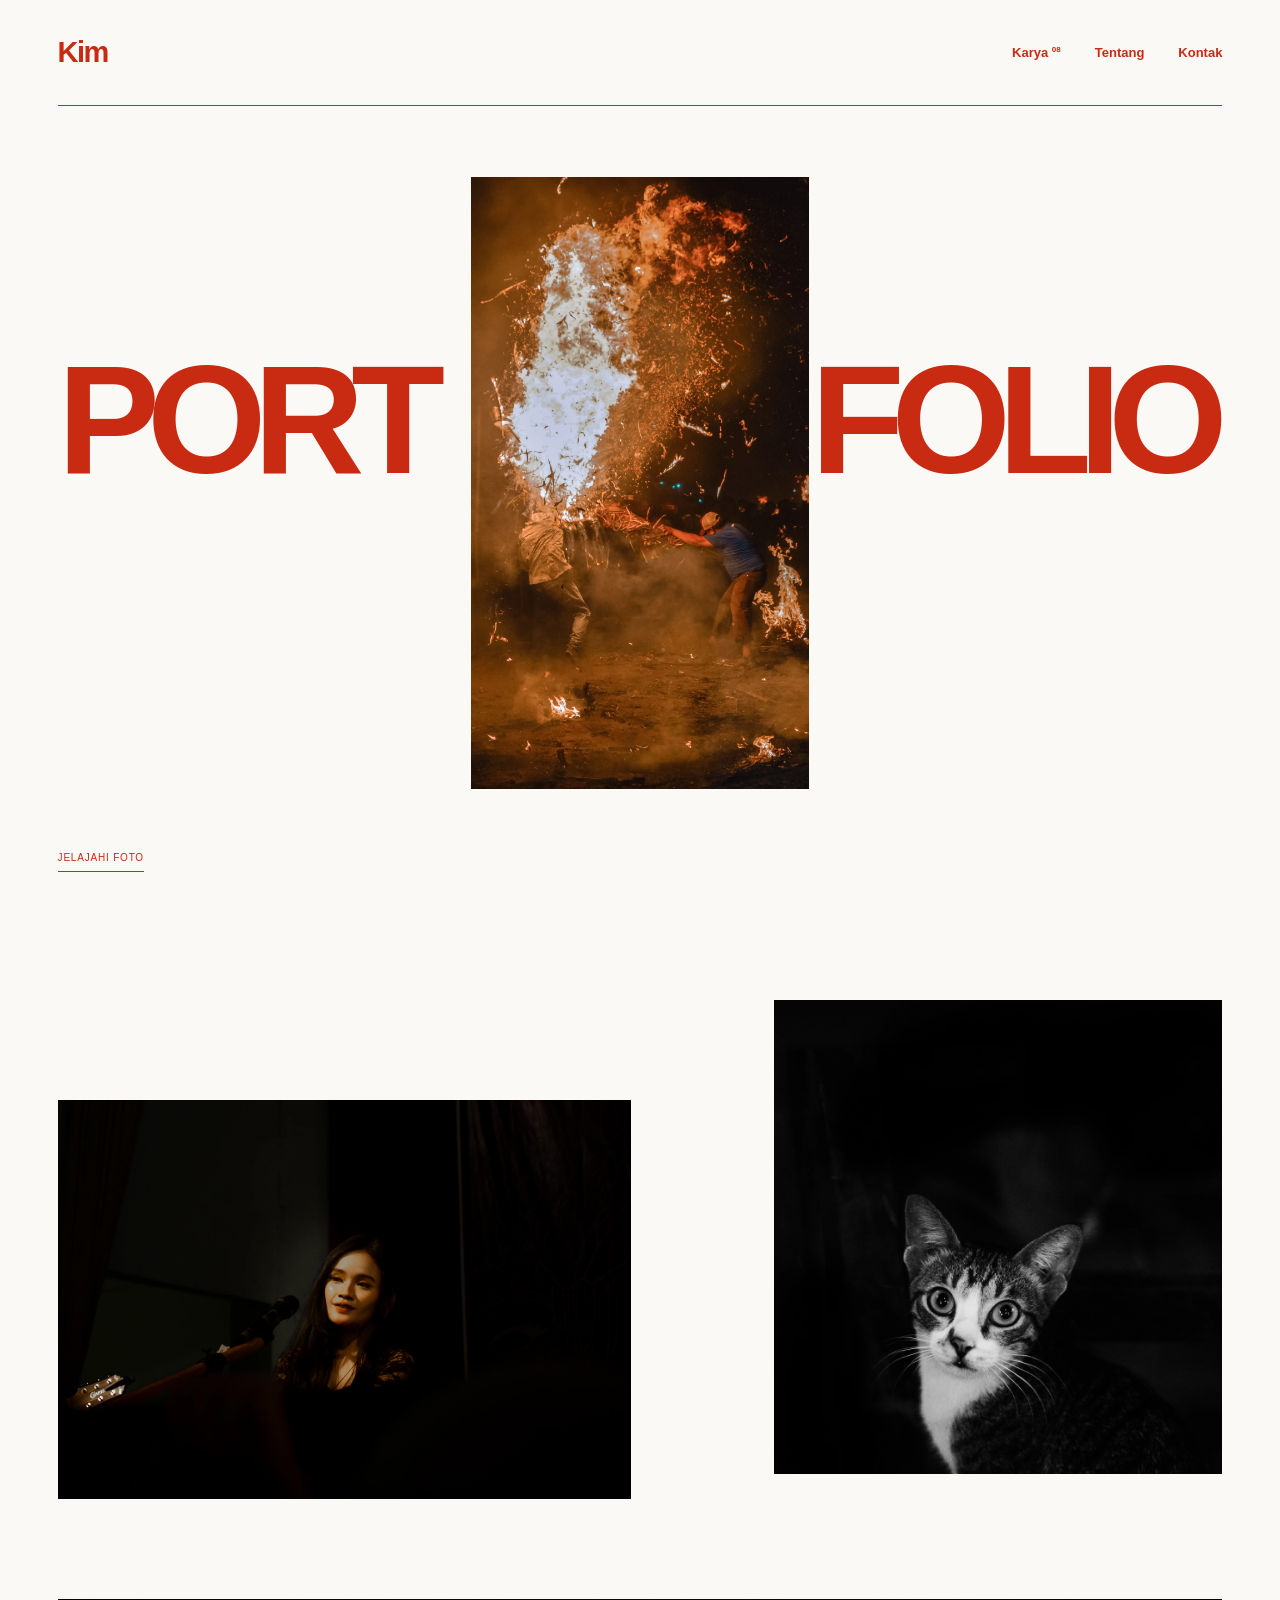
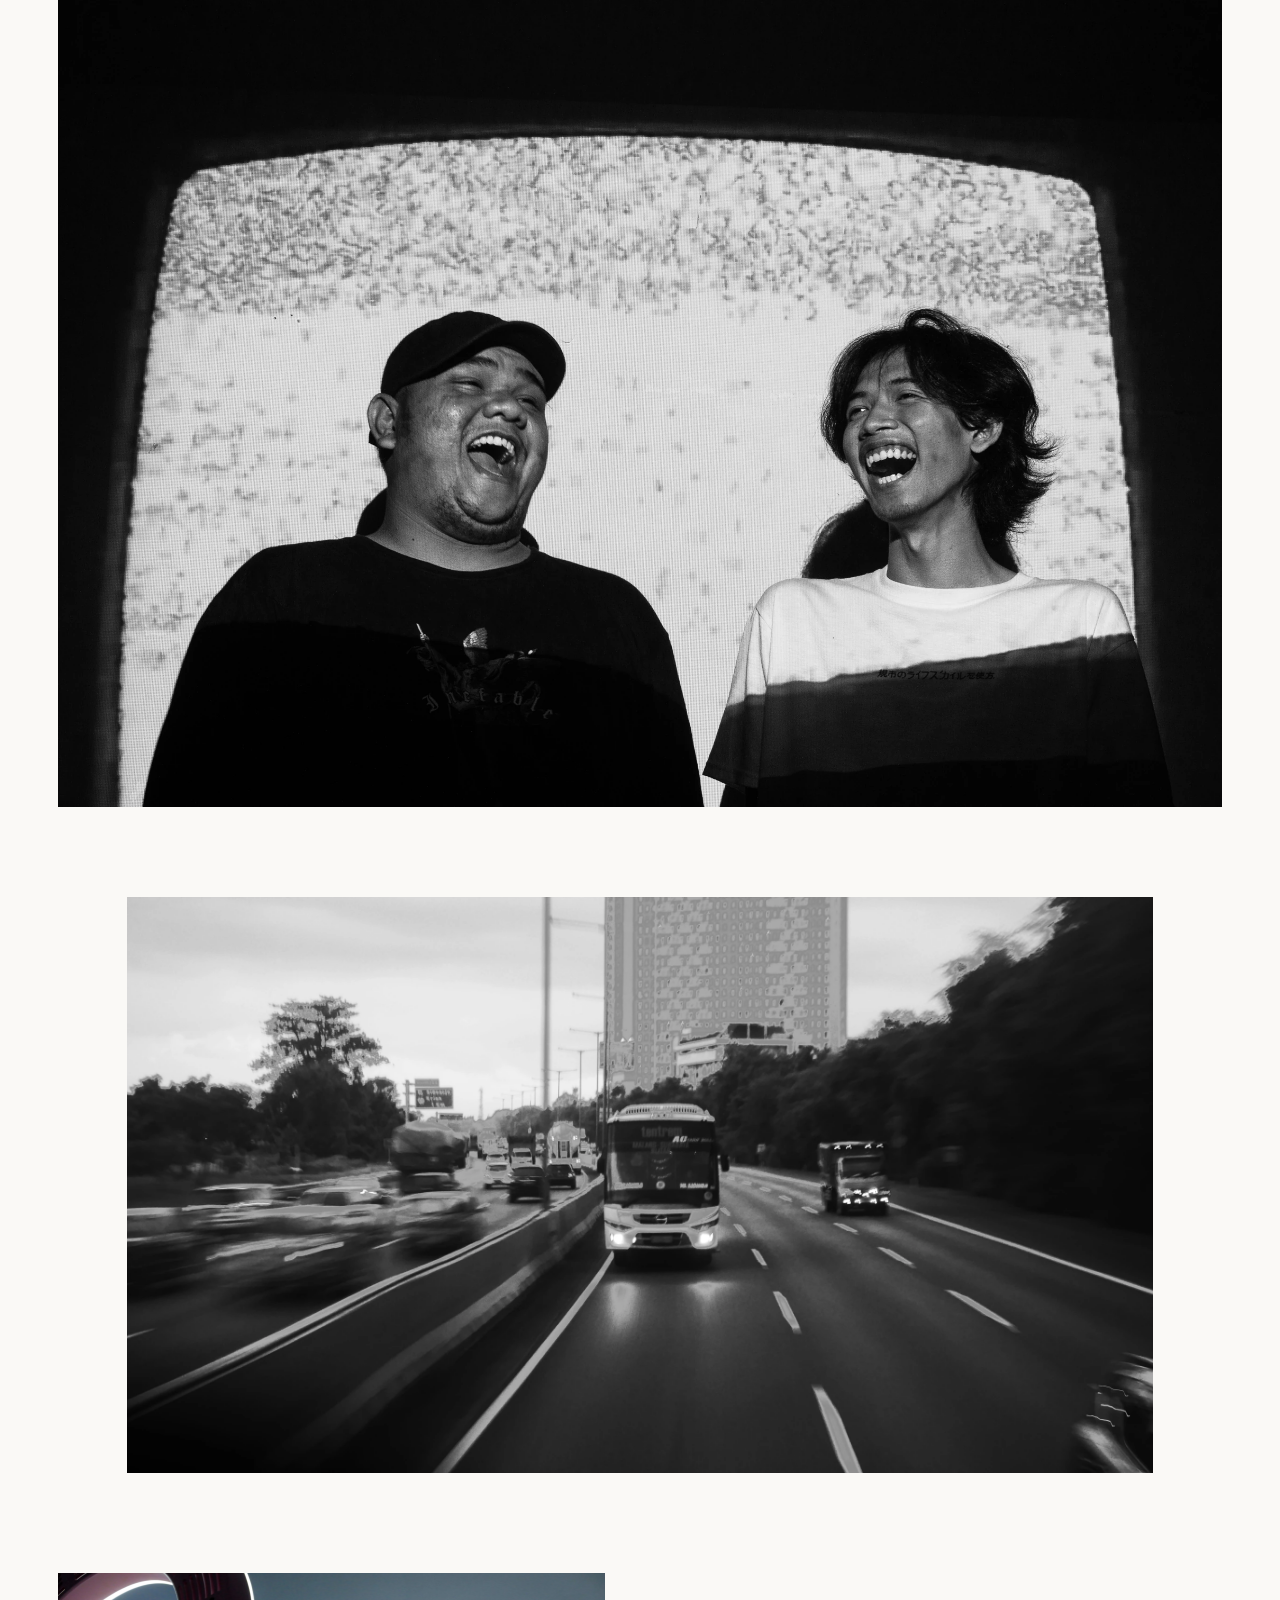
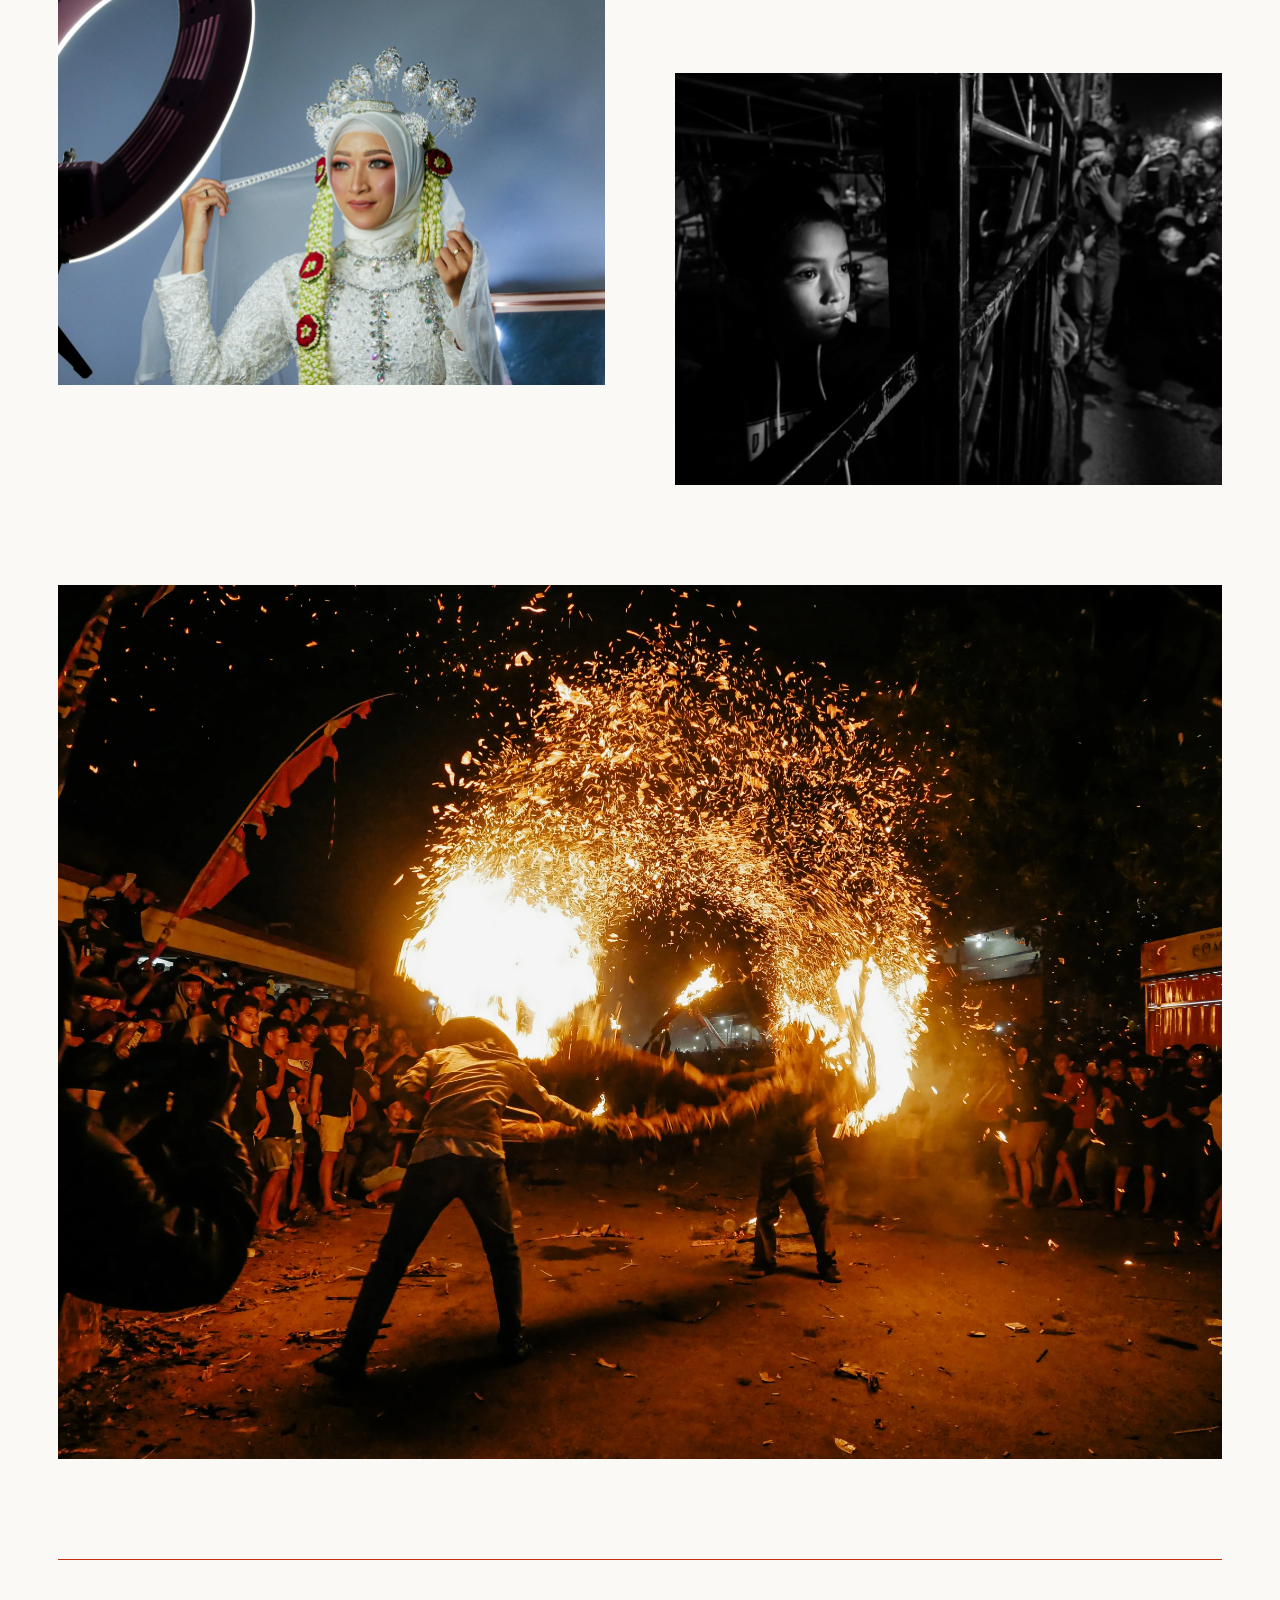
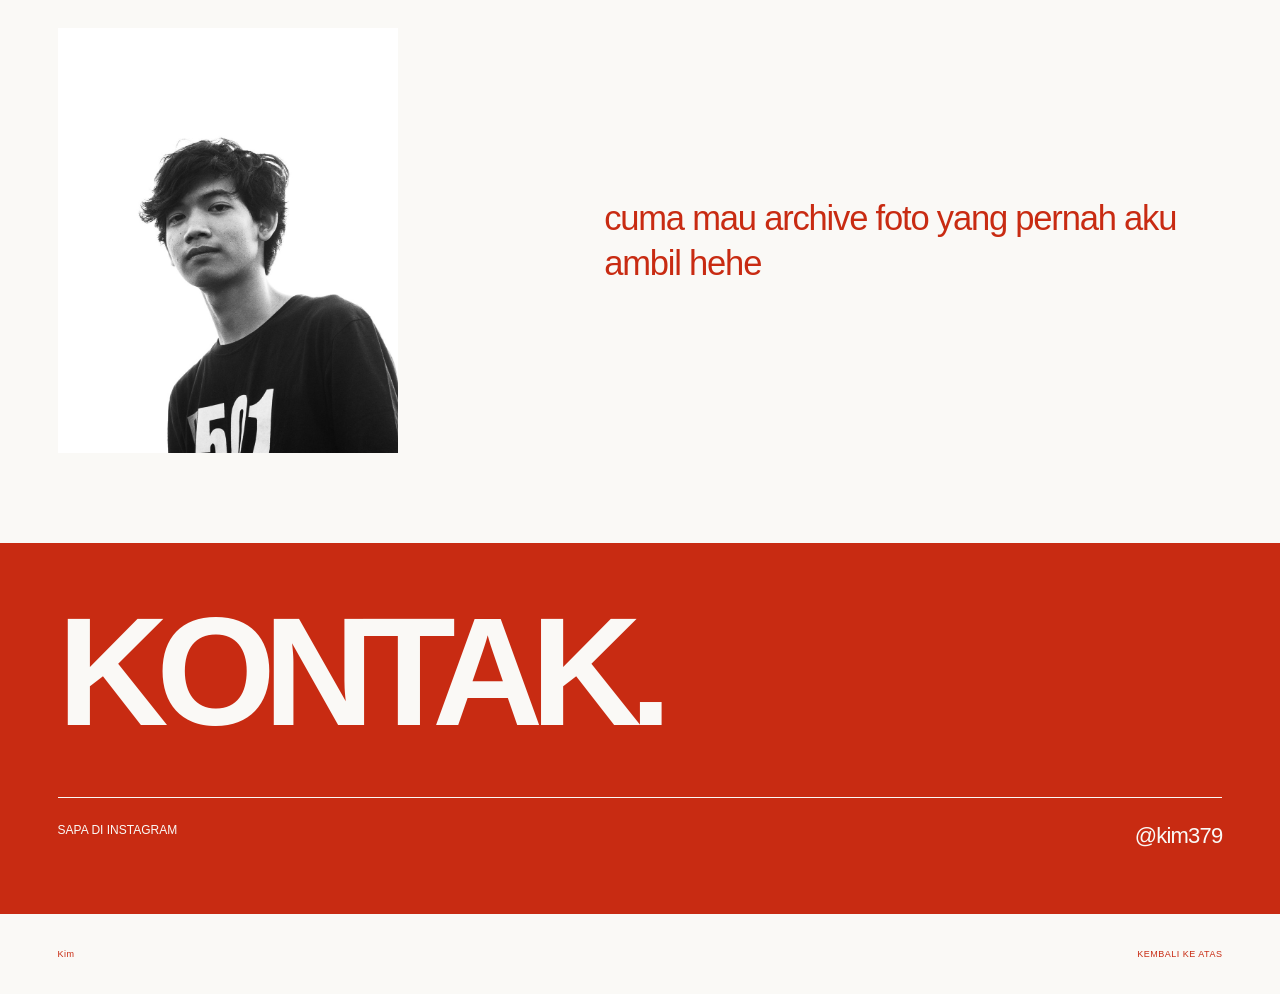
==== commit 6145dac5: "Move about section below gallery with Kim portrait" ====
--- a/photography/index.html
+++ b/photography/index.html
@@ -4,8 +4,8 @@
     <meta charset="UTF-8" />
     <meta name="viewport" content="width=device-width, initial-scale=1.0" />
     <meta name="description" content="Archive foto yang pernah aku ambil."/><title>Kim — Photo Archive</title>
-    <script type="module" crossorigin src="./assets/index-CkuQrKXX.js"></script>
-    <link rel="stylesheet" crossorigin href="./assets/index-CI1s-uqy.css">
+    <script type="module" crossorigin src="./assets/index-CudC6yKw.js"></script>
+    <link rel="stylesheet" crossorigin href="./assets/index-DM2gEEYO.css">
   </head>
   <body>
     <div id="root"></div>
--- a/photography/assets/index-DM2gEEYO.css
+++ b/photography/assets/index-DM2gEEYO.css
@@ -0,0 +1 @@
+*{box-sizing:border-box}html{scroll-behavior:smooth;scroll-padding-top:30px}body{margin:0;background:#faf9f6;color:#c82b12;font-family:Arial,Helvetica,sans-serif}a{color:inherit;text-decoration:none}button{font:inherit;cursor:pointer;border:0}a:focus-visible,button:focus-visible{outline:3px solid #c82b12;outline-offset:5px}img{display:block;width:100%}::selection{background:#c82b12;color:#fff}.skip{position:fixed;top:-100px;left:20px;z-index:50;background:#fff;padding:20px}.skip:focus{top:10px}header{height:106px;margin:0 4.5%;display:flex;align-items:center;justify-content:space-between;border-bottom:1px solid}.brand{font-size:29px;font-weight:900;letter-spacing:-1.8px;line-height:.85}.brand small{display:block;font-size:9px;letter-spacing:1.1px;margin-top:9px}nav{display:flex;gap:34px;font-size:13px;font-weight:700}.edition{font-size:9px;letter-spacing:1px}sup{font-size:8px}.cover{height:calc(100svh - 106px);min-height:630px;max-height:980px;position:relative;margin:0 4.5%;isolation:isolate}.meta{display:flex;justify-content:space-between;font-size:10px;letter-spacing:.7px;gap:20px}.cover>.meta{padding-top:26px}.photo{display:block;padding:0;width:100%;position:relative;overflow:hidden;background:#111;color:#fff}.photo img{transition:transform .6s}.photo:hover img{transform:scale(1.025)}.cover-photo{position:absolute;width:29%;height:77%;top:9%;left:35.5%}.cover-photo img{height:100%;object-fit:cover;object-position:50% 48%}h1{position:absolute;display:flex;justify-content:space-between;top:30%;left:0;width:100%;margin:0;font-size:clamp(70px,12vw,200px);font-weight:900;letter-spacing:-.085em;line-height:1;pointer-events:none}h1 span:last-child{padding-right:.05em}.cover-bottom{position:absolute;top:76%;width:100%;display:flex;justify-content:space-between;font-size:11px;font-weight:700;line-height:1.08}.cover-bottom p:last-child{text-align:right}.explore{position:absolute;bottom:28px;left:0;font-size:10px;border-bottom:1px solid;padding-bottom:8px;letter-spacing:.8px}.contents{padding:92px 4.5% 140px}.contents>.meta{margin-bottom:35px}.contents>a{display:flex;align-items:center;justify-content:space-between;border-bottom:1px solid;font-weight:700;padding:12px 0 8px;gap:30px}.contents>a:first-of-type{border-top:1px solid}.contents>a>span{font-size:clamp(25px,4.1vw,72px);letter-spacing:-.065em;line-height:1.05}.contents small{font-size:9px;text-align:right;max-width:130px;flex-shrink:0}.contents>a:hover{background:#c82b12;color:#faf9f6}.about{border-top:1px solid;margin:0 4.5%;padding:36px 0 100px;display:grid;grid-template-columns:1fr 1.6fr 1fr;gap:40px}.eyebrow{font-size:10px;letter-spacing:.6px}.about h2{font-size:clamp(34px,4.5vw,76px);line-height:.98;letter-spacing:-.06em;margin:0}em{font-family:Georgia,serif;font-weight:400}.about>div{font-size:14px;line-height:1.55;max-width:340px;color:#413d38}.about p{margin:0 0 20px}.work{padding:0 4.5%}.work-meta{border-top:1px solid;padding-top:24px;margin-bottom:24px}.feature{background:#14100c;display:grid;grid-template-columns:1.12fr 1fr;min-height:750px}.feature>.photo img{height:100%;object-fit:cover}.view{position:absolute;bottom:20px;right:20px;background:#faf9f6;color:#c82b12;padding:11px 14px;font-size:9px;letter-spacing:.5px;opacity:0;transition:opacity .2s}.photo:hover .view,.photo:focus-visible .view{opacity:1}.cover-photo .view{display:none}.feature-copy{padding:55px 9%;display:flex;flex-direction:column;justify-content:space-between;color:#ed5937}.feature-copy>span{font-size:10px;letter-spacing:.8px}.feature-copy h2{font-size:clamp(50px,7vw,110px);line-height:.86;letter-spacing:-.075em;margin:60px 0}.feature-copy p{font-size:14px;line-height:1.35}.pair{display:grid;grid-template-columns:1.15fr 1fr;gap:8%;padding:100px 0 120px}.stage{padding-top:100px}.stage img{aspect-ratio:1.437;object-fit:contain}.cat{width:90%;margin-left:auto}.cat img{aspect-ratio:.946;object-fit:contain}.caption{display:flex;justify-content:space-between;gap:20px;align-items:baseline;padding-top:15px;border-top:1px solid;margin-top:14px}.caption h3{margin:0;font-size:14px;font-weight:400}.caption>span{font-size:8px;text-align:right;letter-spacing:.4px}.laughter-title{display:flex;align-items:end;justify-content:space-between;margin-bottom:28px;gap:25px}.laughter-title h2{font-size:clamp(45px,7.2vw,120px);line-height:.9;letter-spacing:-.065em;margin:0}.laughter-title>span{font-size:9px}.laughter img{aspect-ratio:1.442;object-fit:contain}.laughter{padding-bottom:130px}.contact{background:#c82b12;color:#faf9f6;padding:35px 4.5% 65px}.contact>p{font-size:16px;margin-top:100px}.contact h2{font-size:clamp(60px,14vw,225px);line-height:.84;letter-spacing:-.08em;margin:30px 0 60px}.contact>a{display:flex;justify-content:space-between;border-top:1px solid;padding-top:25px;font-size:12px}.contact>a span{font-size:22px;letter-spacing:-.8px}footer{padding:35px 4.5%;display:flex;justify-content:space-between;font-size:9px;letter-spacing:.5px}.lightbox{width:100vw;height:100svh;max-width:100vw;max-height:100svh;padding:22px 30px;margin:0;border:0;background:#151515;color:#faf9f6;overflow:hidden}.lightbox[open]{display:flex;flex-direction:column}.lightbox::backdrop{background:#151515}.lightbox-top,.lightbox-bottom{display:flex;align-items:center;justify-content:space-between;gap:15px}.lightbox button{background:transparent;color:inherit;border-bottom:1px solid #888;padding:10px 0;font-size:12px}.lightbox-top>span{font-size:12px}.lightbox>img{min-height:0;flex:1;object-fit:contain;padding:20px 0}.lightbox h2{font-size:14px;font-weight:400;text-align:center}.lightbox-bottom{min-height:42px}@media(max-width:700px){header{height:85px;margin:0 6%}.edition{display:none}.brand{font-size:25px}nav{gap:18px;font-size:11px}.cover{margin:0 6%;height:660px;min-height:0;max-height:calc(100svh - 85px)}.cover>.meta{font-size:8px;padding-top:20px}.cover-photo{width:57%;left:21.5%;top:12%;height:65%}h1{font-size:13.2vw;top:34%;letter-spacing:-.075em}.cover-bottom{top:80%;font-size:8px}.explore{font-size:8px;bottom:18px}.contents{padding:65px 6% 80px}.meta{font-size:8px}.meta>span:last-child{text-align:right}.contents>a{padding:17px 0;gap:12px}.contents>a>span{font-size:6.2vw}.contents small{font-size:7px;max-width:65px}.about{margin:0 6%;padding:25px 0 65px;grid-template-columns:1fr;gap:28px}.about h2{font-size:58px}.about>div{font-size:14px;max-width:100%}.work{padding:0 6%}.feature{grid-template-columns:1fr;min-height:0}.feature>.photo img{height:auto;object-fit:contain}.feature-copy{padding:25px}.feature-copy h2{font-size:65px;margin:36px 0}.feature-copy p{font-size:12px}.pair{grid-template-columns:1fr;gap:65px;padding:65px 0}.stage{padding-top:0}.cat{width:83%;margin-left:auto}.caption h3{font-size:12px}.caption>span{font-size:7px;max-width:100px}.laughter-title{align-items:start;flex-direction:column;gap:18px}.laughter-title h2{font-size:12vw}.laughter{padding-bottom:65px}.contact{padding:26px 6% 40px}.contact>p{margin-top:65px;font-size:13px}.contact h2{font-size:17vw;margin:25px 0 45px}.contact>a{font-size:10px}.contact>a span{font-size:18px}footer{padding:25px 6%;font-size:7px;gap:15px}footer>span{display:none}.lightbox{padding:16px}.lightbox h2{font-size:11px;max-width:130px}.lightbox button{font-size:10px}.view{opacity:1;font-size:8px;padding:8px 10px}}@media(prefers-reduced-motion:reduce){html{scroll-behavior:auto}*{transition:none!important}}.about{display:block;padding:45px 0 60px;border-top:0}.about>p{font-size:clamp(18px,2.5vw,34px);line-height:1.3;letter-spacing:-.025em;max-width:650px;margin:0}.feature{display:block;min-height:0;background:transparent}.feature>.photo{width:60%;margin:auto;background:transparent}.feature>.photo img{height:auto;object-fit:contain}.pair{padding-bottom:100px}.laughter{padding-bottom:90px}.contact h2{font-size:clamp(60px,12vw,180px);margin:35px 0 60px}.brand{letter-spacing:-1.5px}.contact{padding-top:30px}@media(max-width:700px){.about{padding:35px 0 45px}.feature>.photo{width:100%}.pair,.laughter{padding-bottom:65px}}.new-photos{padding-bottom:100px}.road-photo{width:88%;margin:0 auto 100px}.new-pair{display:grid;grid-template-columns:1fr 1fr;align-items:start;gap:6%;margin-bottom:100px}.new-pair>article:last-child{margin-top:100px}.new-photos img{height:auto;aspect-ratio:auto;object-fit:contain}.torch-photo{width:100%}@media(max-width:700px){.new-photos{padding-bottom:65px}.road-photo{width:100%;margin-bottom:55px}.new-pair{grid-template-columns:1fr;gap:55px;margin-bottom:55px}.new-pair>article:last-child{margin-top:0}}.about{display:grid;grid-template-columns:minmax(240px,.85fr) 1.15fr;gap:clamp(40px,7vw,110px);align-items:center;border-top:1px solid #c82b12;padding:68px 0 90px}.about-portrait{width:100%;max-width:370px}.about .about-photo{display:block;width:100%;height:auto;aspect-ratio:4/5;object-fit:cover;object-position:54% 50%}.about .about-copy{max-width:640px;color:inherit;padding-top:0}.about-copy p{font-size:clamp(26px,2.7vw,40px);font-weight:400;letter-spacing:-1.2px;line-height:1.3;margin:0}@media(max-width:760px){.about{grid-template-columns:1fr;gap:30px;padding:45px 0 60px}.about-portrait{max-width:430px}.about .about-photo{aspect-ratio:1/1;object-position:54% 58%}.about-copy p{font-size:28px}}
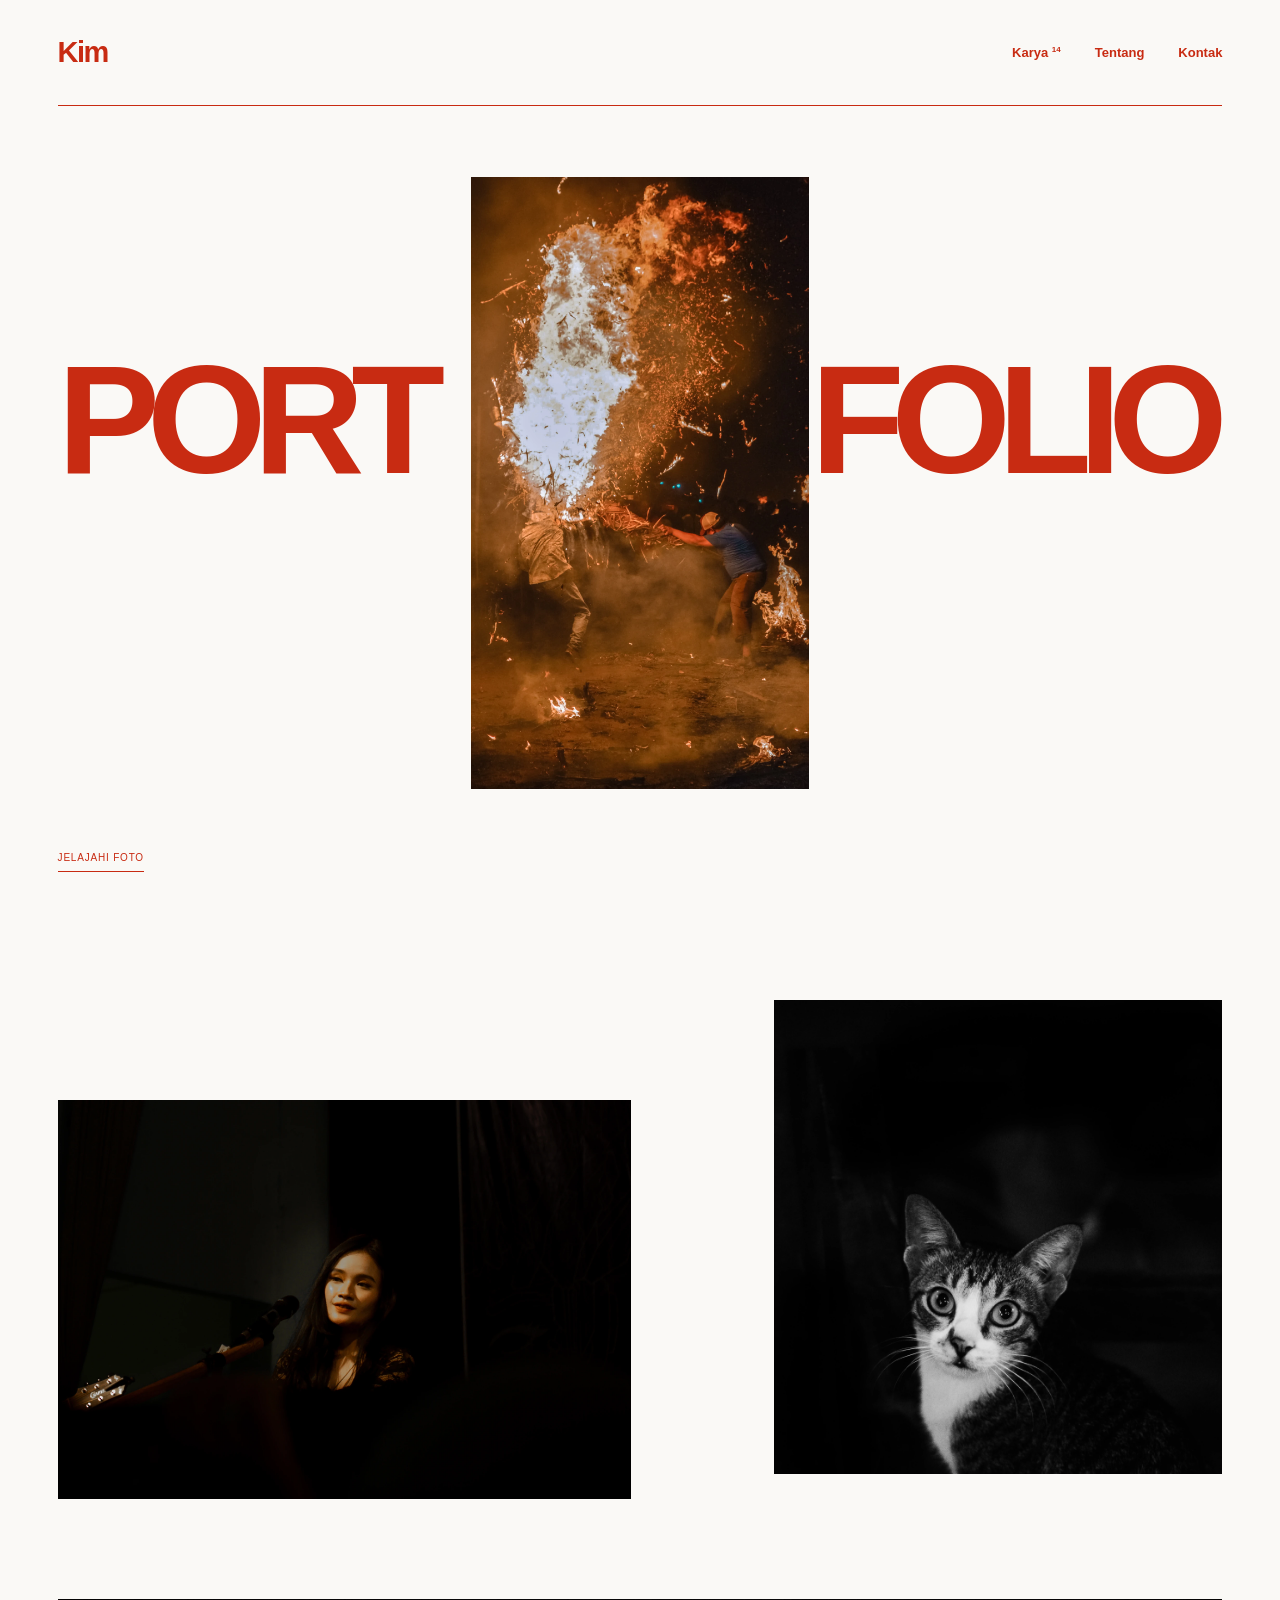
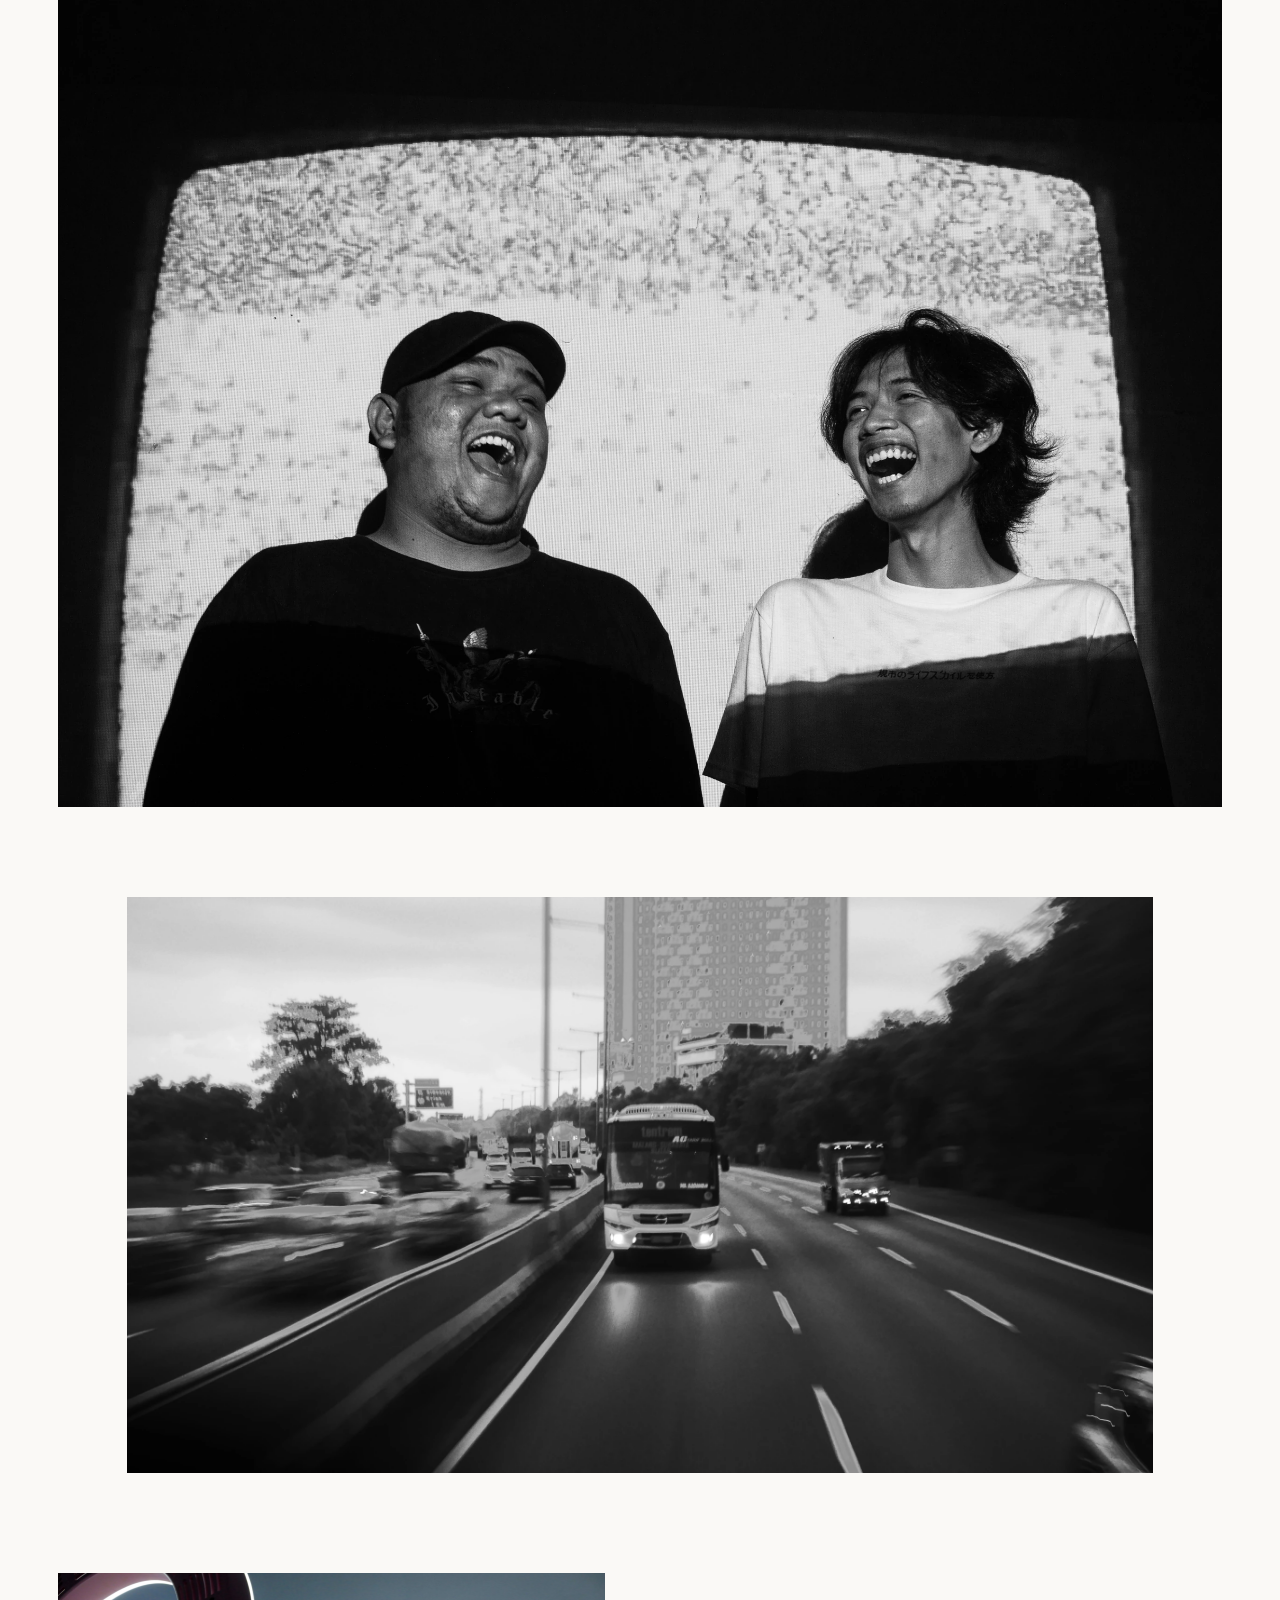
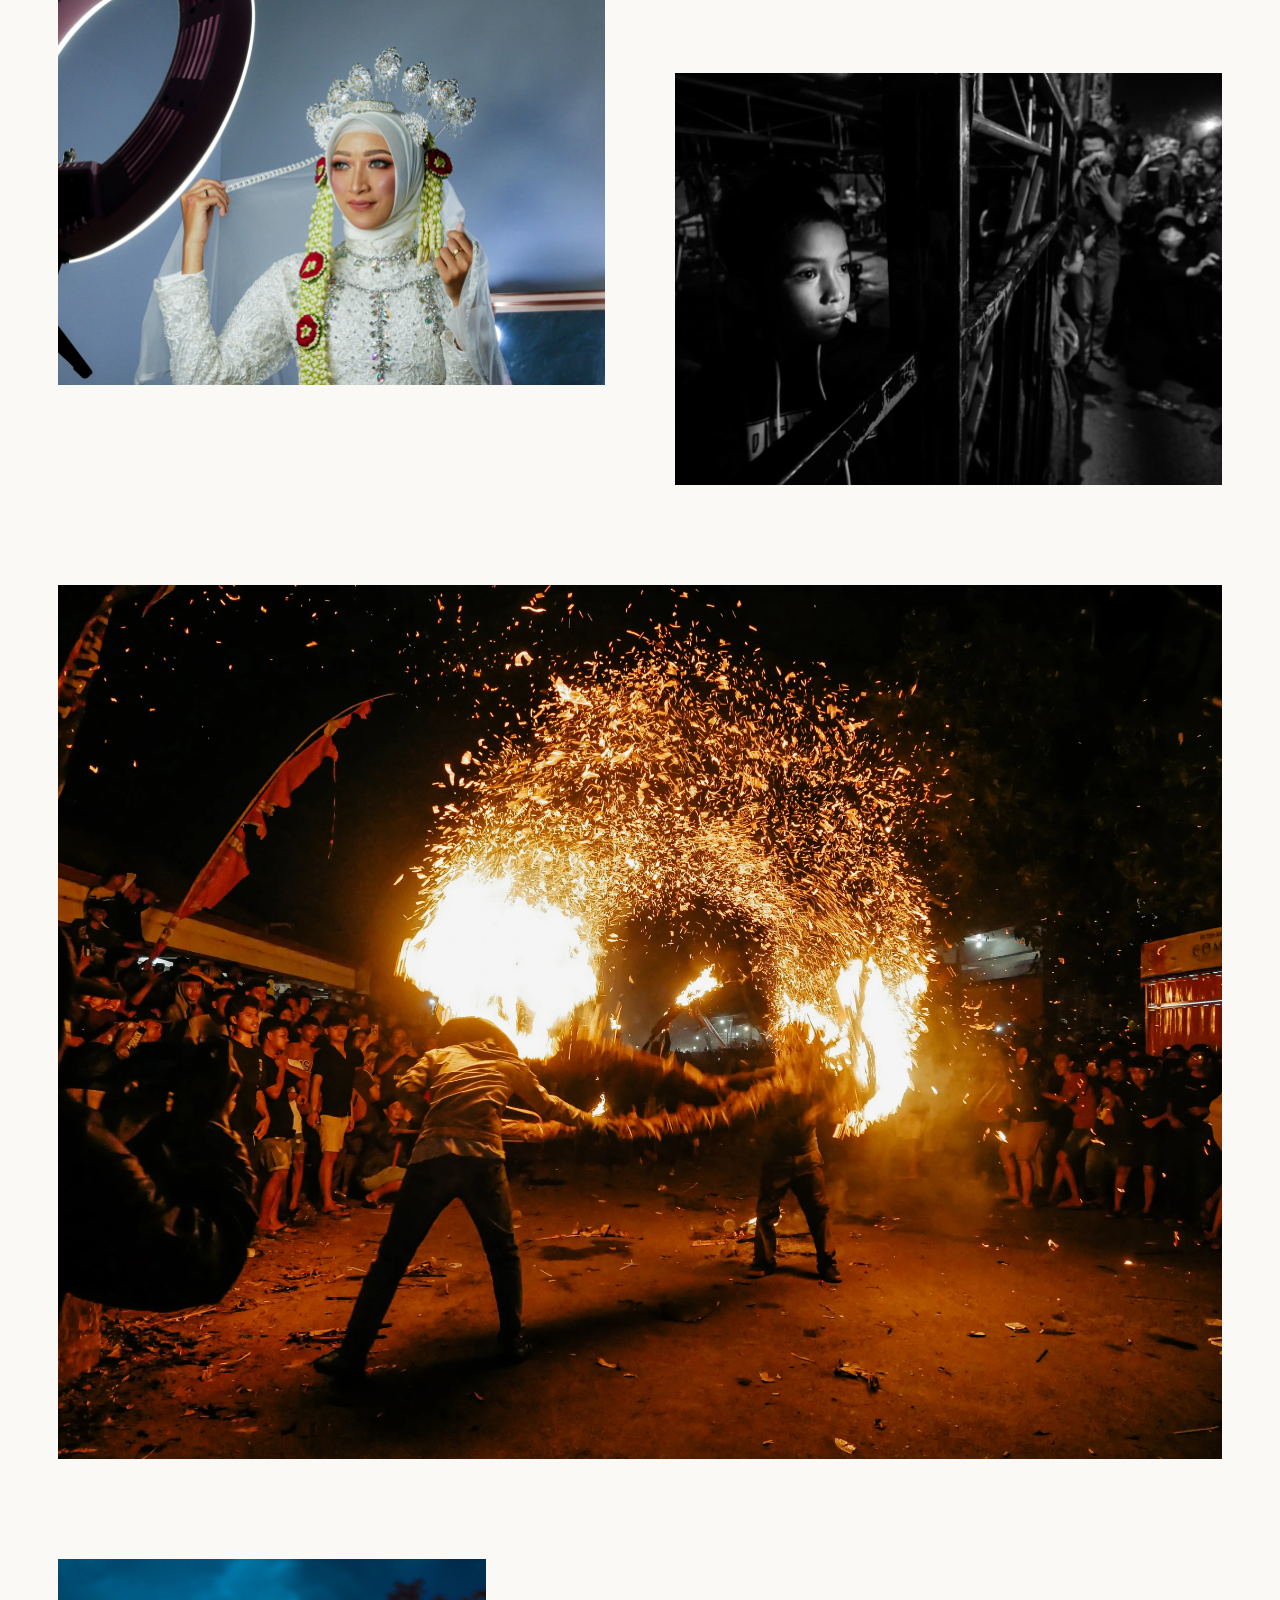
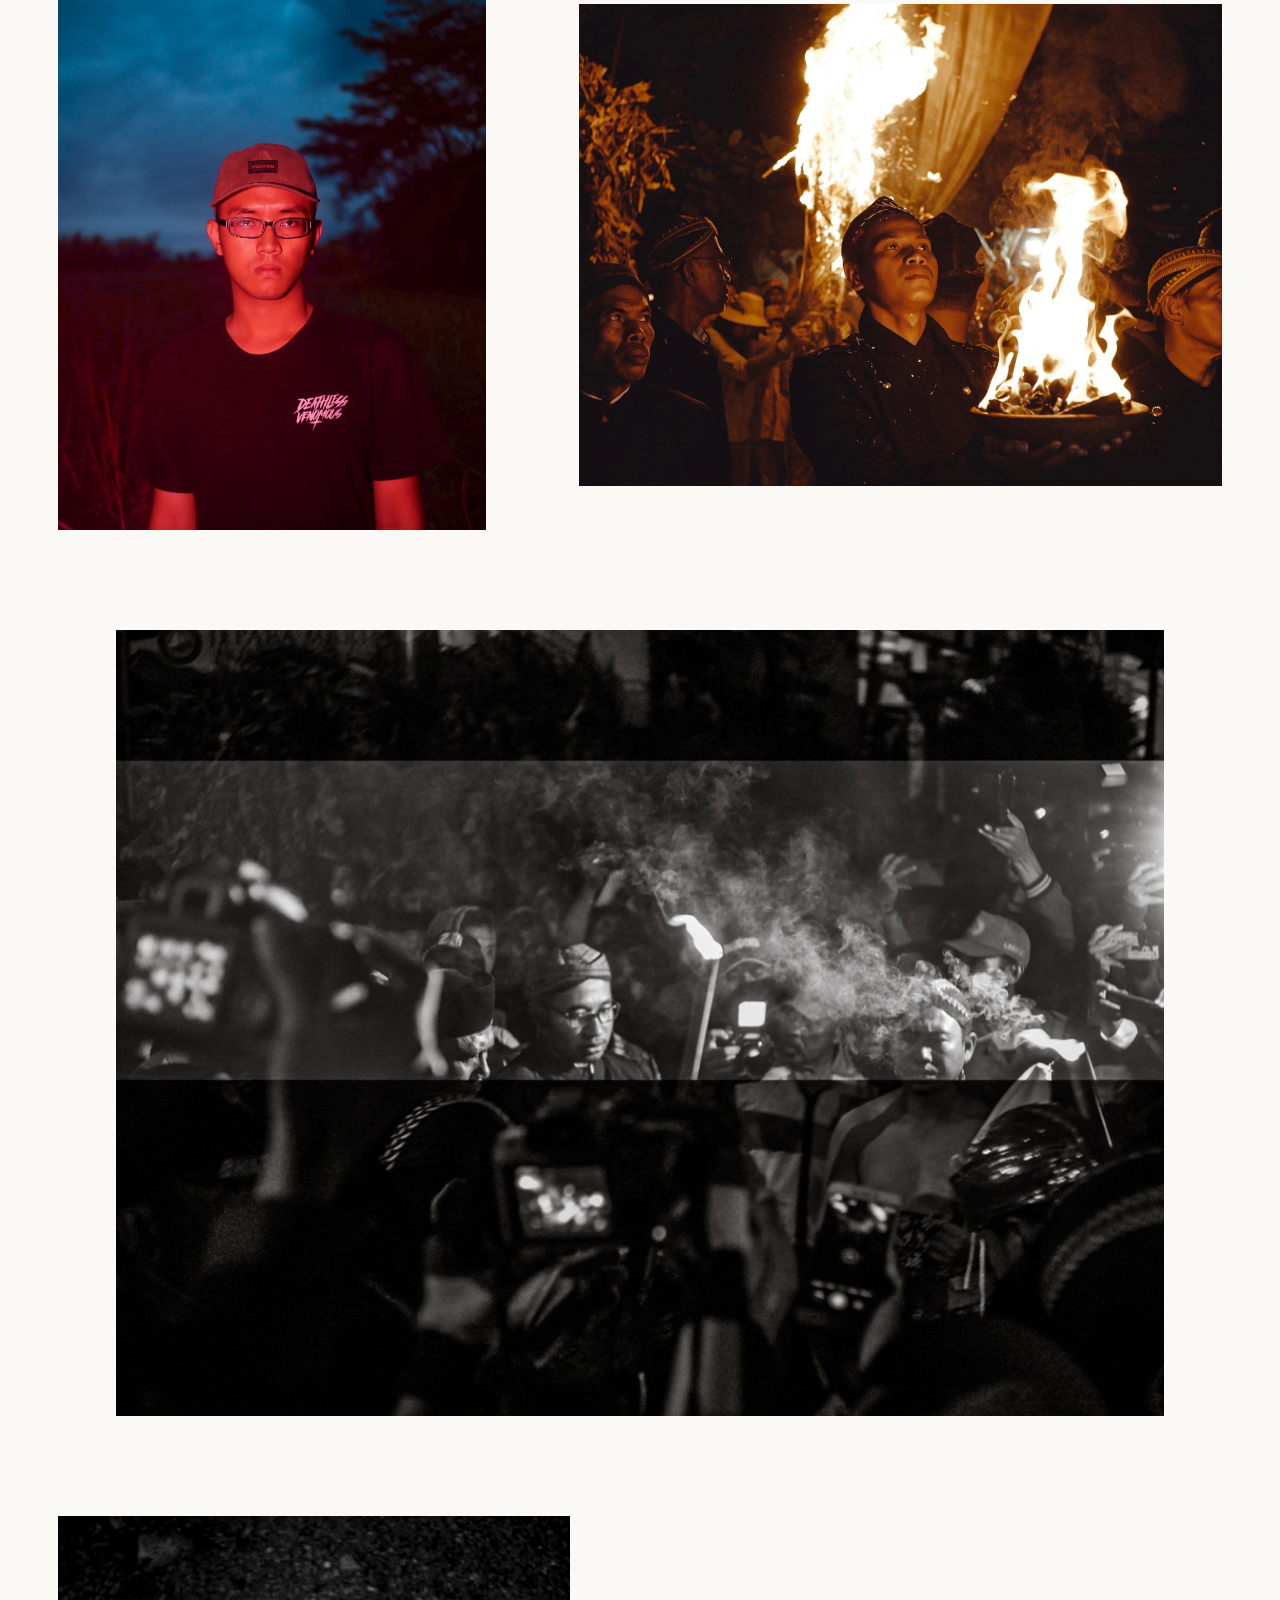
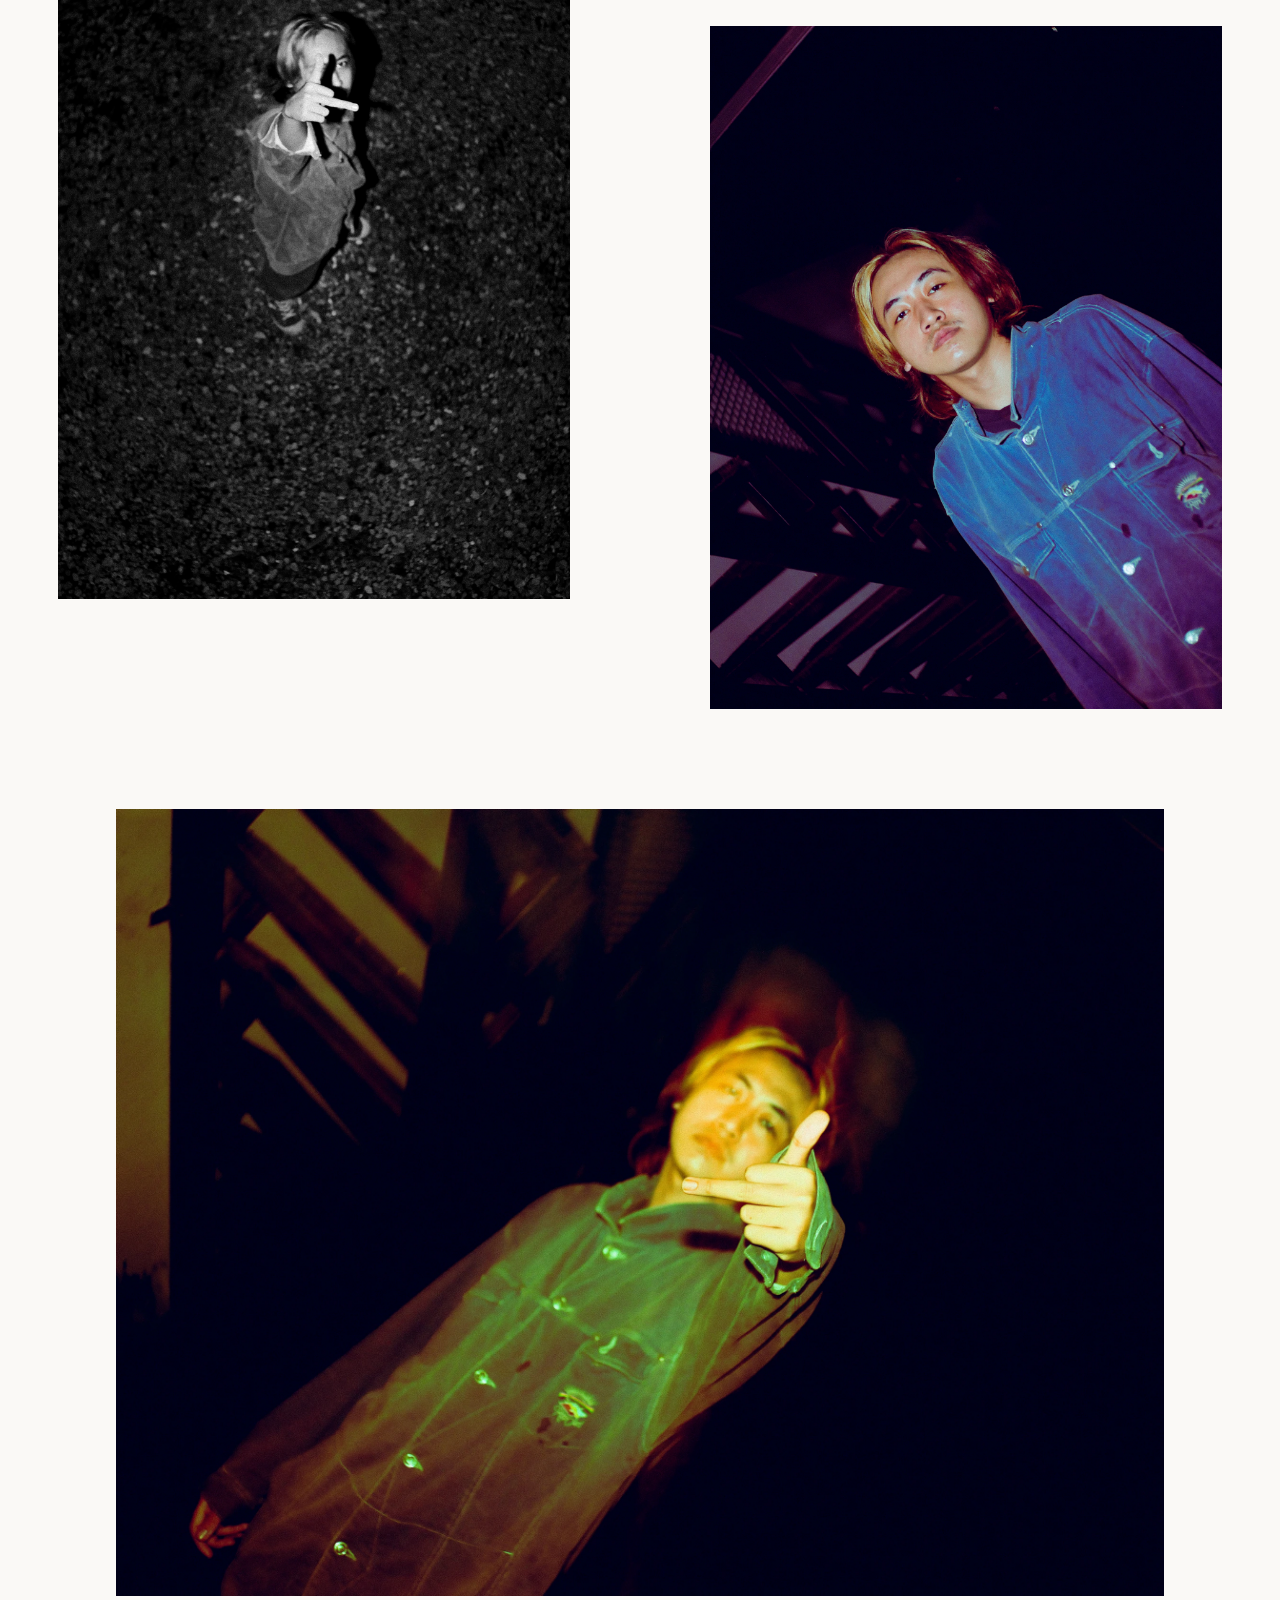
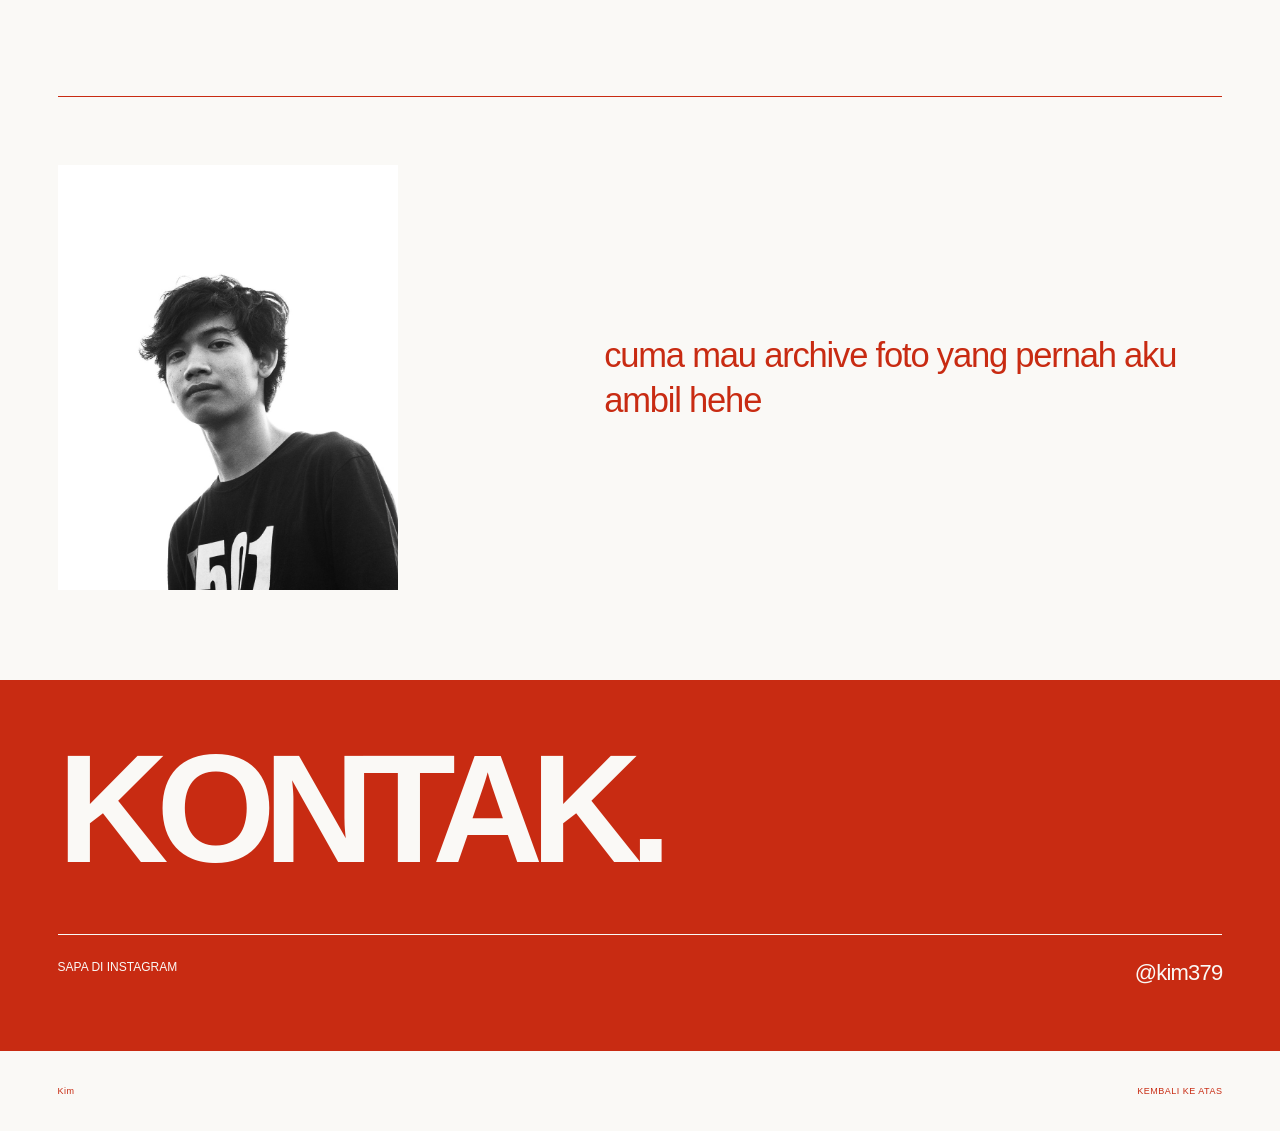
==== commit f65a19b6: "Add six photographs to Kim archive" ====
--- a/photography/index.html
+++ b/photography/index.html
@@ -4,8 +4,8 @@
     <meta charset="UTF-8" />
     <meta name="viewport" content="width=device-width, initial-scale=1.0" />
     <meta name="description" content="Archive foto yang pernah aku ambil."/><title>Kim — Photo Archive</title>
-    <script type="module" crossorigin src="./assets/index-CudC6yKw.js"></script>
-    <link rel="stylesheet" crossorigin href="./assets/index-DM2gEEYO.css">
+    <script type="module" crossorigin src="./assets/index-BAbLLPM8.js"></script>
+    <link rel="stylesheet" crossorigin href="./assets/index-DBiCazCN.css">
   </head>
   <body>
     <div id="root"></div>
--- a/photography/assets/index-DBiCazCN.css
+++ b/photography/assets/index-DBiCazCN.css
@@ -0,0 +1 @@
+*{box-sizing:border-box}html{scroll-behavior:smooth;scroll-padding-top:30px}body{margin:0;background:#faf9f6;color:#c82b12;font-family:Arial,Helvetica,sans-serif}a{color:inherit;text-decoration:none}button{font:inherit;cursor:pointer;border:0}a:focus-visible,button:focus-visible{outline:3px solid #c82b12;outline-offset:5px}img{display:block;width:100%}::selection{background:#c82b12;color:#fff}.skip{position:fixed;top:-100px;left:20px;z-index:50;background:#fff;padding:20px}.skip:focus{top:10px}header{height:106px;margin:0 4.5%;display:flex;align-items:center;justify-content:space-between;border-bottom:1px solid}.brand{font-size:29px;font-weight:900;letter-spacing:-1.8px;line-height:.85}.brand small{display:block;font-size:9px;letter-spacing:1.1px;margin-top:9px}nav{display:flex;gap:34px;font-size:13px;font-weight:700}.edition{font-size:9px;letter-spacing:1px}sup{font-size:8px}.cover{height:calc(100svh - 106px);min-height:630px;max-height:980px;position:relative;margin:0 4.5%;isolation:isolate}.meta{display:flex;justify-content:space-between;font-size:10px;letter-spacing:.7px;gap:20px}.cover>.meta{padding-top:26px}.photo{display:block;padding:0;width:100%;position:relative;overflow:hidden;background:#111;color:#fff}.photo img{transition:transform .6s}.photo:hover img{transform:scale(1.025)}.cover-photo{position:absolute;width:29%;height:77%;top:9%;left:35.5%}.cover-photo img{height:100%;object-fit:cover;object-position:50% 48%}h1{position:absolute;display:flex;justify-content:space-between;top:30%;left:0;width:100%;margin:0;font-size:clamp(70px,12vw,200px);font-weight:900;letter-spacing:-.085em;line-height:1;pointer-events:none}h1 span:last-child{padding-right:.05em}.cover-bottom{position:absolute;top:76%;width:100%;display:flex;justify-content:space-between;font-size:11px;font-weight:700;line-height:1.08}.cover-bottom p:last-child{text-align:right}.explore{position:absolute;bottom:28px;left:0;font-size:10px;border-bottom:1px solid;padding-bottom:8px;letter-spacing:.8px}.contents{padding:92px 4.5% 140px}.contents>.meta{margin-bottom:35px}.contents>a{display:flex;align-items:center;justify-content:space-between;border-bottom:1px solid;font-weight:700;padding:12px 0 8px;gap:30px}.contents>a:first-of-type{border-top:1px solid}.contents>a>span{font-size:clamp(25px,4.1vw,72px);letter-spacing:-.065em;line-height:1.05}.contents small{font-size:9px;text-align:right;max-width:130px;flex-shrink:0}.contents>a:hover{background:#c82b12;color:#faf9f6}.about{border-top:1px solid;margin:0 4.5%;padding:36px 0 100px;display:grid;grid-template-columns:1fr 1.6fr 1fr;gap:40px}.eyebrow{font-size:10px;letter-spacing:.6px}.about h2{font-size:clamp(34px,4.5vw,76px);line-height:.98;letter-spacing:-.06em;margin:0}em{font-family:Georgia,serif;font-weight:400}.about>div{font-size:14px;line-height:1.55;max-width:340px;color:#413d38}.about p{margin:0 0 20px}.work{padding:0 4.5%}.work-meta{border-top:1px solid;padding-top:24px;margin-bottom:24px}.feature{background:#14100c;display:grid;grid-template-columns:1.12fr 1fr;min-height:750px}.feature>.photo img{height:100%;object-fit:cover}.view{position:absolute;bottom:20px;right:20px;background:#faf9f6;color:#c82b12;padding:11px 14px;font-size:9px;letter-spacing:.5px;opacity:0;transition:opacity .2s}.photo:hover .view,.photo:focus-visible .view{opacity:1}.cover-photo .view{display:none}.feature-copy{padding:55px 9%;display:flex;flex-direction:column;justify-content:space-between;color:#ed5937}.feature-copy>span{font-size:10px;letter-spacing:.8px}.feature-copy h2{font-size:clamp(50px,7vw,110px);line-height:.86;letter-spacing:-.075em;margin:60px 0}.feature-copy p{font-size:14px;line-height:1.35}.pair{display:grid;grid-template-columns:1.15fr 1fr;gap:8%;padding:100px 0 120px}.stage{padding-top:100px}.stage img{aspect-ratio:1.437;object-fit:contain}.cat{width:90%;margin-left:auto}.cat img{aspect-ratio:.946;object-fit:contain}.caption{display:flex;justify-content:space-between;gap:20px;align-items:baseline;padding-top:15px;border-top:1px solid;margin-top:14px}.caption h3{margin:0;font-size:14px;font-weight:400}.caption>span{font-size:8px;text-align:right;letter-spacing:.4px}.laughter-title{display:flex;align-items:end;justify-content:space-between;margin-bottom:28px;gap:25px}.laughter-title h2{font-size:clamp(45px,7.2vw,120px);line-height:.9;letter-spacing:-.065em;margin:0}.laughter-title>span{font-size:9px}.laughter img{aspect-ratio:1.442;object-fit:contain}.laughter{padding-bottom:130px}.contact{background:#c82b12;color:#faf9f6;padding:35px 4.5% 65px}.contact>p{font-size:16px;margin-top:100px}.contact h2{font-size:clamp(60px,14vw,225px);line-height:.84;letter-spacing:-.08em;margin:30px 0 60px}.contact>a{display:flex;justify-content:space-between;border-top:1px solid;padding-top:25px;font-size:12px}.contact>a span{font-size:22px;letter-spacing:-.8px}footer{padding:35px 4.5%;display:flex;justify-content:space-between;font-size:9px;letter-spacing:.5px}.lightbox{width:100vw;height:100svh;max-width:100vw;max-height:100svh;padding:22px 30px;margin:0;border:0;background:#151515;color:#faf9f6;overflow:hidden}.lightbox[open]{display:flex;flex-direction:column}.lightbox::backdrop{background:#151515}.lightbox-top,.lightbox-bottom{display:flex;align-items:center;justify-content:space-between;gap:15px}.lightbox button{background:transparent;color:inherit;border-bottom:1px solid #888;padding:10px 0;font-size:12px}.lightbox-top>span{font-size:12px}.lightbox>img{min-height:0;flex:1;object-fit:contain;padding:20px 0}.lightbox h2{font-size:14px;font-weight:400;text-align:center}.lightbox-bottom{min-height:42px}@media(max-width:700px){header{height:85px;margin:0 6%}.edition{display:none}.brand{font-size:25px}nav{gap:18px;font-size:11px}.cover{margin:0 6%;height:660px;min-height:0;max-height:calc(100svh - 85px)}.cover>.meta{font-size:8px;padding-top:20px}.cover-photo{width:57%;left:21.5%;top:12%;height:65%}h1{font-size:13.2vw;top:34%;letter-spacing:-.075em}.cover-bottom{top:80%;font-size:8px}.explore{font-size:8px;bottom:18px}.contents{padding:65px 6% 80px}.meta{font-size:8px}.meta>span:last-child{text-align:right}.contents>a{padding:17px 0;gap:12px}.contents>a>span{font-size:6.2vw}.contents small{font-size:7px;max-width:65px}.about{margin:0 6%;padding:25px 0 65px;grid-template-columns:1fr;gap:28px}.about h2{font-size:58px}.about>div{font-size:14px;max-width:100%}.work{padding:0 6%}.feature{grid-template-columns:1fr;min-height:0}.feature>.photo img{height:auto;object-fit:contain}.feature-copy{padding:25px}.feature-copy h2{font-size:65px;margin:36px 0}.feature-copy p{font-size:12px}.pair{grid-template-columns:1fr;gap:65px;padding:65px 0}.stage{padding-top:0}.cat{width:83%;margin-left:auto}.caption h3{font-size:12px}.caption>span{font-size:7px;max-width:100px}.laughter-title{align-items:start;flex-direction:column;gap:18px}.laughter-title h2{font-size:12vw}.laughter{padding-bottom:65px}.contact{padding:26px 6% 40px}.contact>p{margin-top:65px;font-size:13px}.contact h2{font-size:17vw;margin:25px 0 45px}.contact>a{font-size:10px}.contact>a span{font-size:18px}footer{padding:25px 6%;font-size:7px;gap:15px}footer>span{display:none}.lightbox{padding:16px}.lightbox h2{font-size:11px;max-width:130px}.lightbox button{font-size:10px}.view{opacity:1;font-size:8px;padding:8px 10px}}@media(prefers-reduced-motion:reduce){html{scroll-behavior:auto}*{transition:none!important}}.about{display:block;padding:45px 0 60px;border-top:0}.about>p{font-size:clamp(18px,2.5vw,34px);line-height:1.3;letter-spacing:-.025em;max-width:650px;margin:0}.feature{display:block;min-height:0;background:transparent}.feature>.photo{width:60%;margin:auto;background:transparent}.feature>.photo img{height:auto;object-fit:contain}.pair{padding-bottom:100px}.laughter{padding-bottom:90px}.contact h2{font-size:clamp(60px,12vw,180px);margin:35px 0 60px}.brand{letter-spacing:-1.5px}.contact{padding-top:30px}@media(max-width:700px){.about{padding:35px 0 45px}.feature>.photo{width:100%}.pair,.laughter{padding-bottom:65px}}.new-photos{padding-bottom:100px}.road-photo{width:88%;margin:0 auto 100px}.new-pair{display:grid;grid-template-columns:1fr 1fr;align-items:start;gap:6%;margin-bottom:100px}.new-pair>article:last-child{margin-top:100px}.new-photos img{height:auto;aspect-ratio:auto;object-fit:contain}.torch-photo{width:100%}@media(max-width:700px){.new-photos{padding-bottom:65px}.road-photo{width:100%;margin-bottom:55px}.new-pair{grid-template-columns:1fr;gap:55px;margin-bottom:55px}.new-pair>article:last-child{margin-top:0}}.about{display:grid;grid-template-columns:minmax(240px,.85fr) 1.15fr;gap:clamp(40px,7vw,110px);align-items:center;border-top:1px solid #c82b12;padding:68px 0 90px}.about-portrait{width:100%;max-width:370px}.about .about-photo{display:block;width:100%;height:auto;aspect-ratio:4/5;object-fit:cover;object-position:54% 50%}.about .about-copy{max-width:640px;color:inherit;padding-top:0}.about-copy p{font-size:clamp(26px,2.7vw,40px);font-weight:400;letter-spacing:-1.2px;line-height:1.3;margin:0}@media(max-width:760px){.about{grid-template-columns:1fr;gap:30px;padding:45px 0 60px}.about-portrait{max-width:430px}.about .about-photo{aspect-ratio:1/1;object-position:54% 58%}.about-copy p{font-size:28px}}.road-photo img{aspect-ratio:2200/1238}.new-pair img,.torch-photo img{aspect-ratio:2200/1652}.latest-photos{padding-bottom:100px}.portrait-landscape{display:grid;grid-template-columns:.8fr 1.2fr;align-items:center;gap:8%;margin-bottom:100px}.latest-photos img{height:auto;object-fit:contain;aspect-ratio:auto}.gathering-photo{width:90%;margin:0 auto 100px}.portrait-duo{display:grid;grid-template-columns:1fr 1fr;align-items:start;gap:12%;margin-bottom:100px}.portrait-duo>article:last-child{margin-top:110px}.motion-photo{width:90%;margin:auto}@media(max-width:700px){.latest-photos{padding-bottom:65px}.portrait-landscape{grid-template-columns:1fr;gap:55px;margin-bottom:55px}.portrait-landscape>article:first-child{width:83%}.gathering-photo{width:100%;margin-bottom:55px}.portrait-duo{gap:6%;margin-bottom:55px}.portrait-duo>article:last-child{margin-top:45px}.motion-photo{width:100%}}
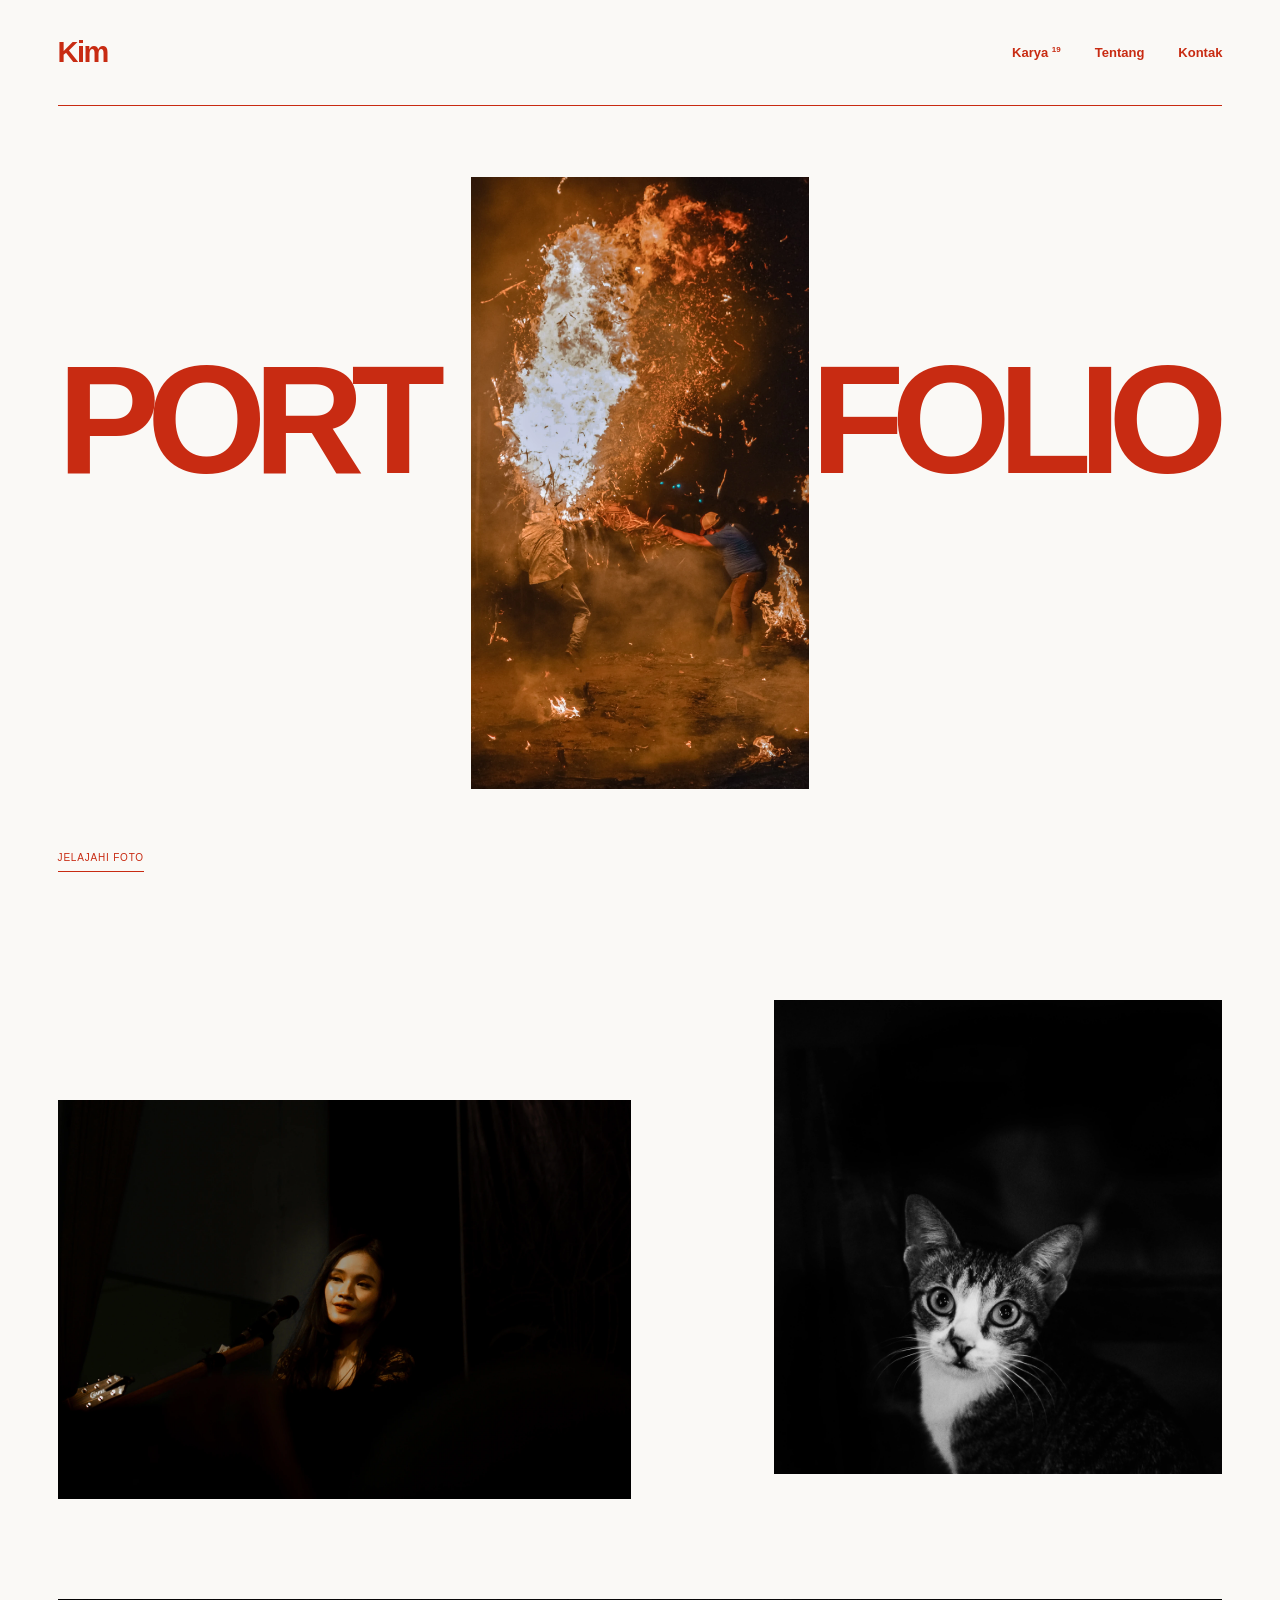
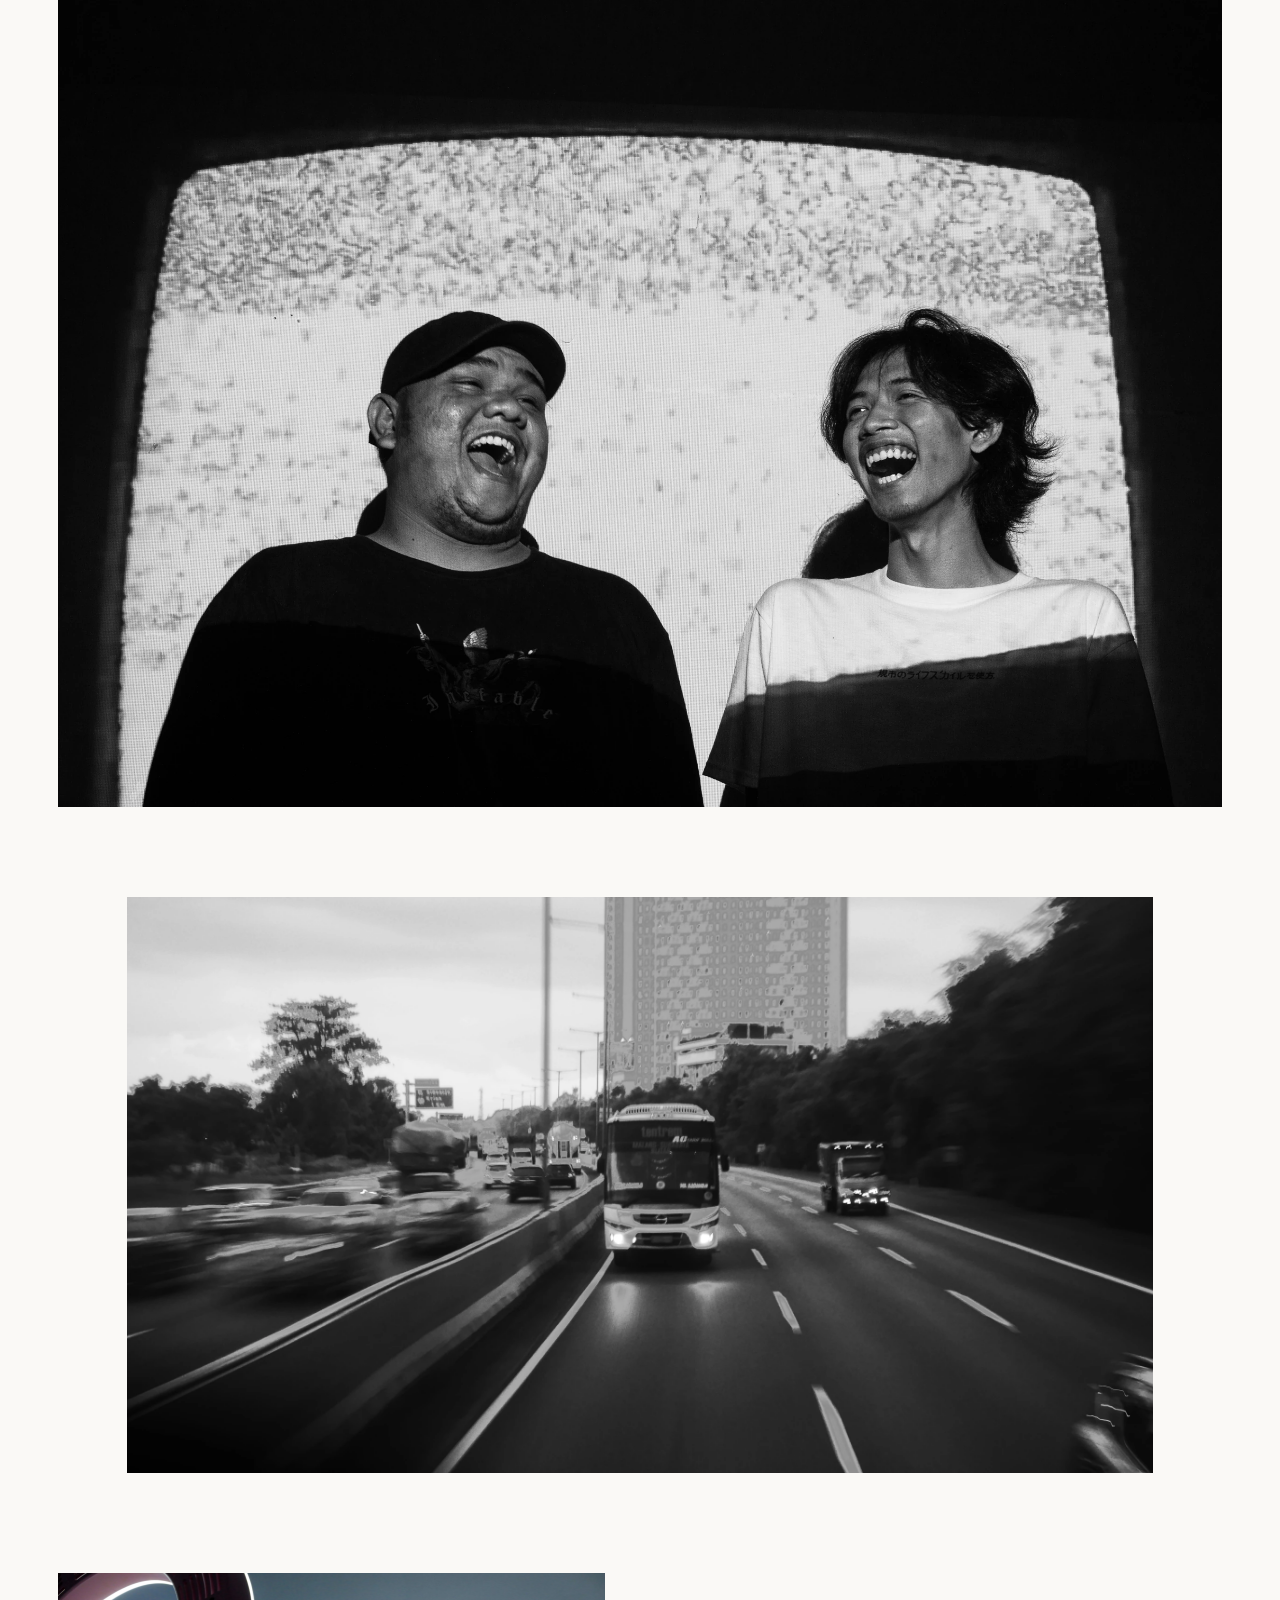
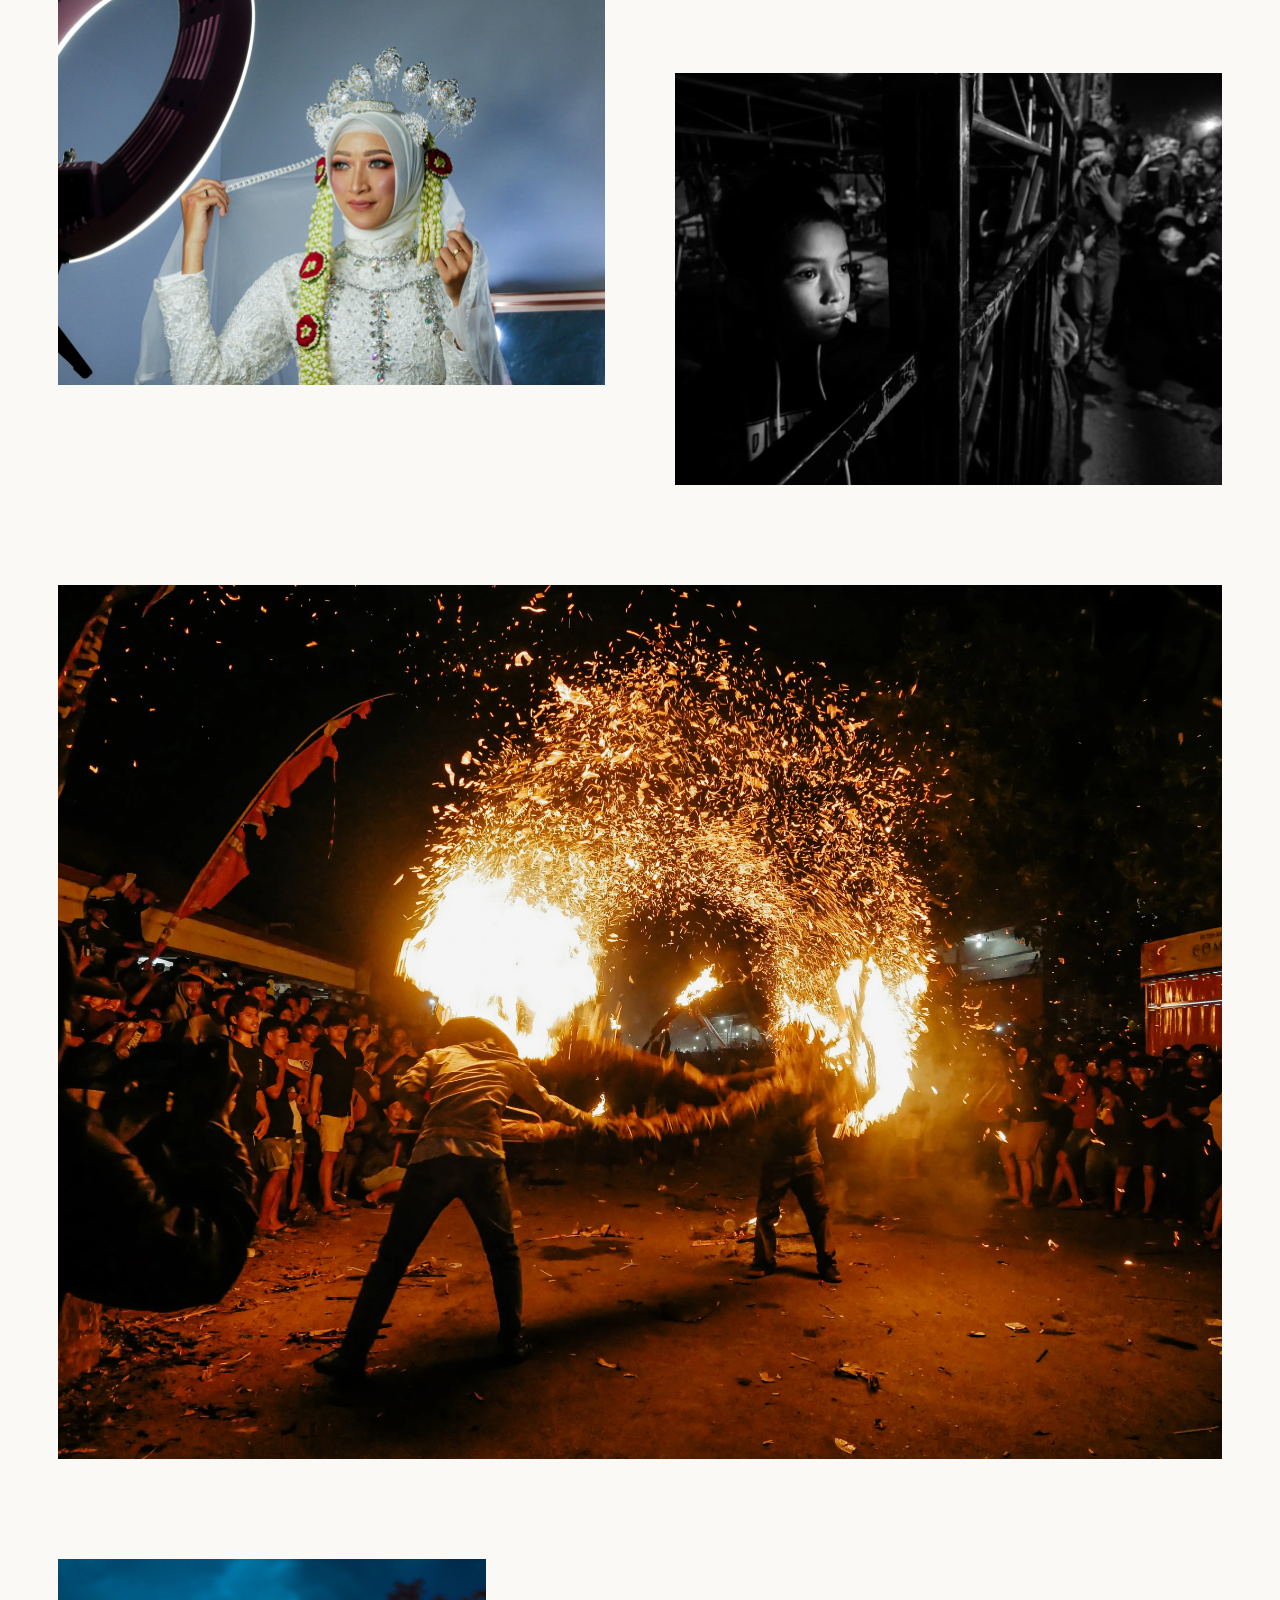
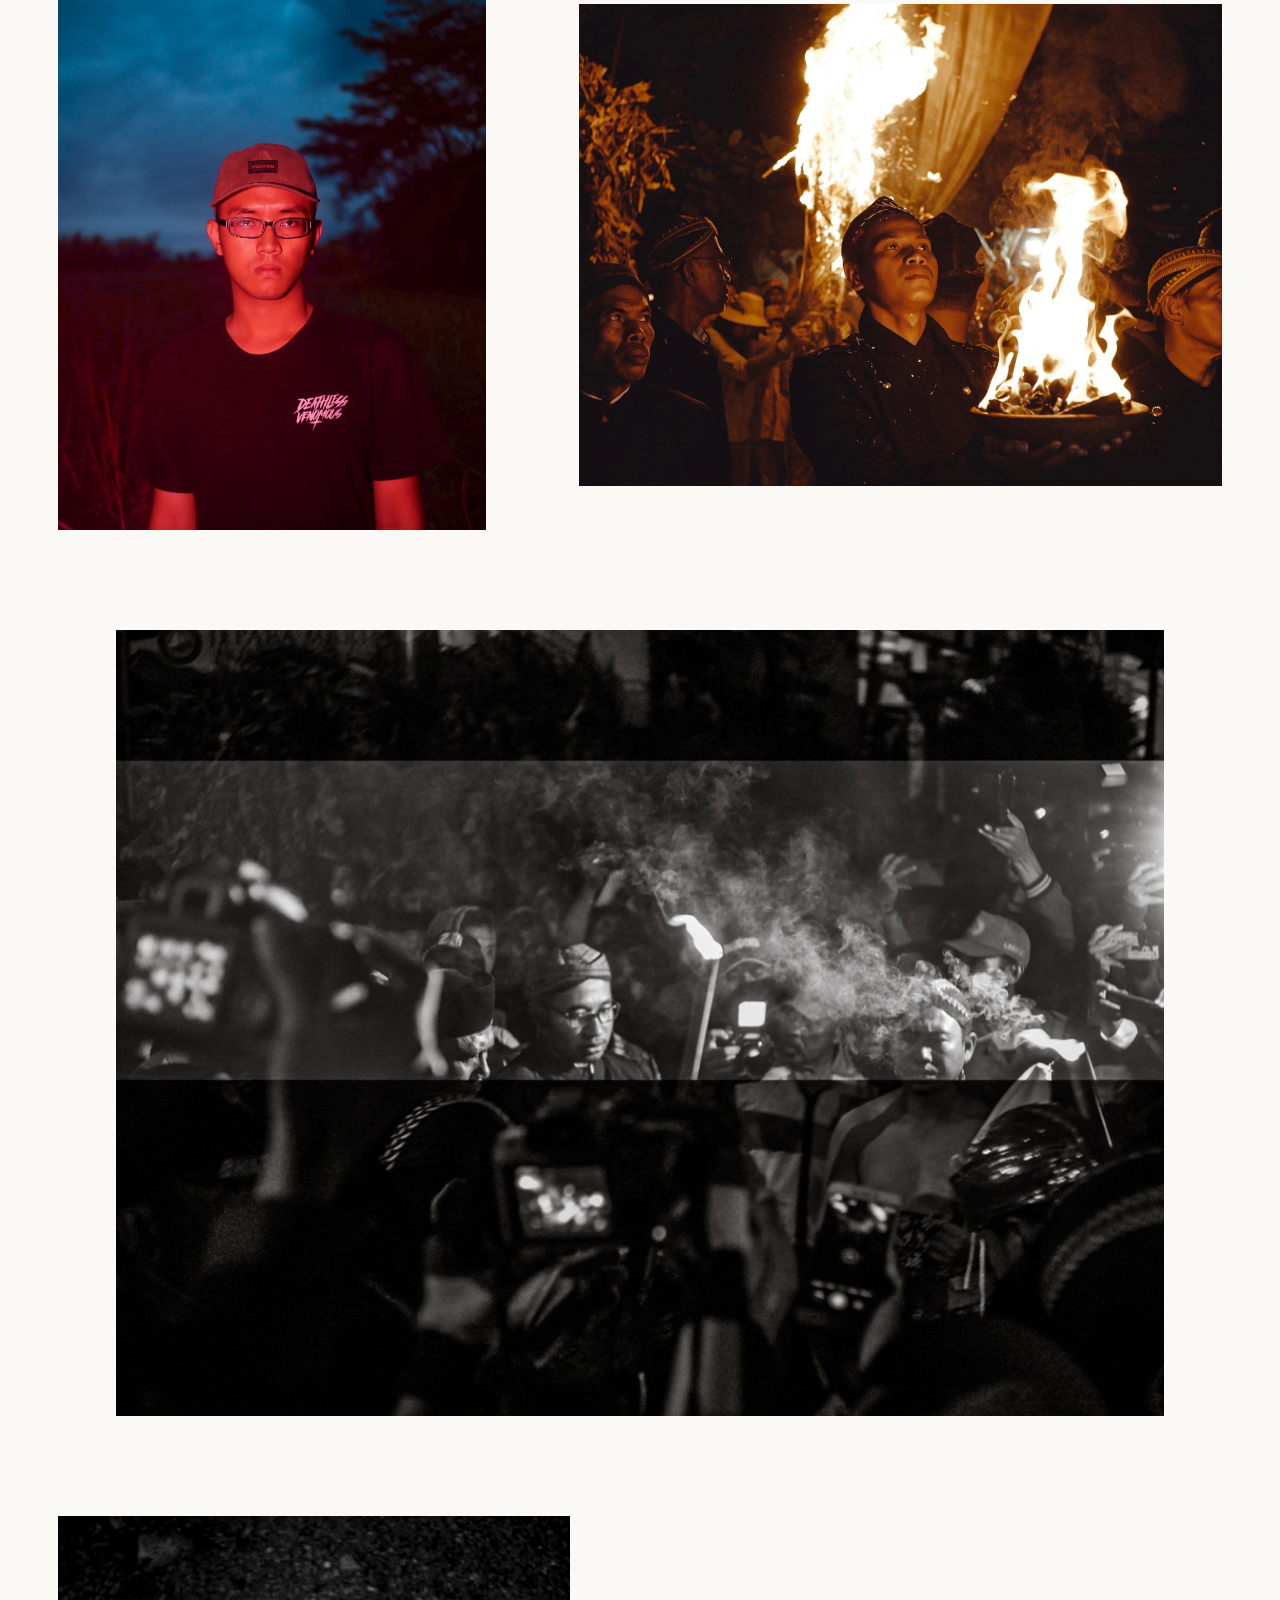
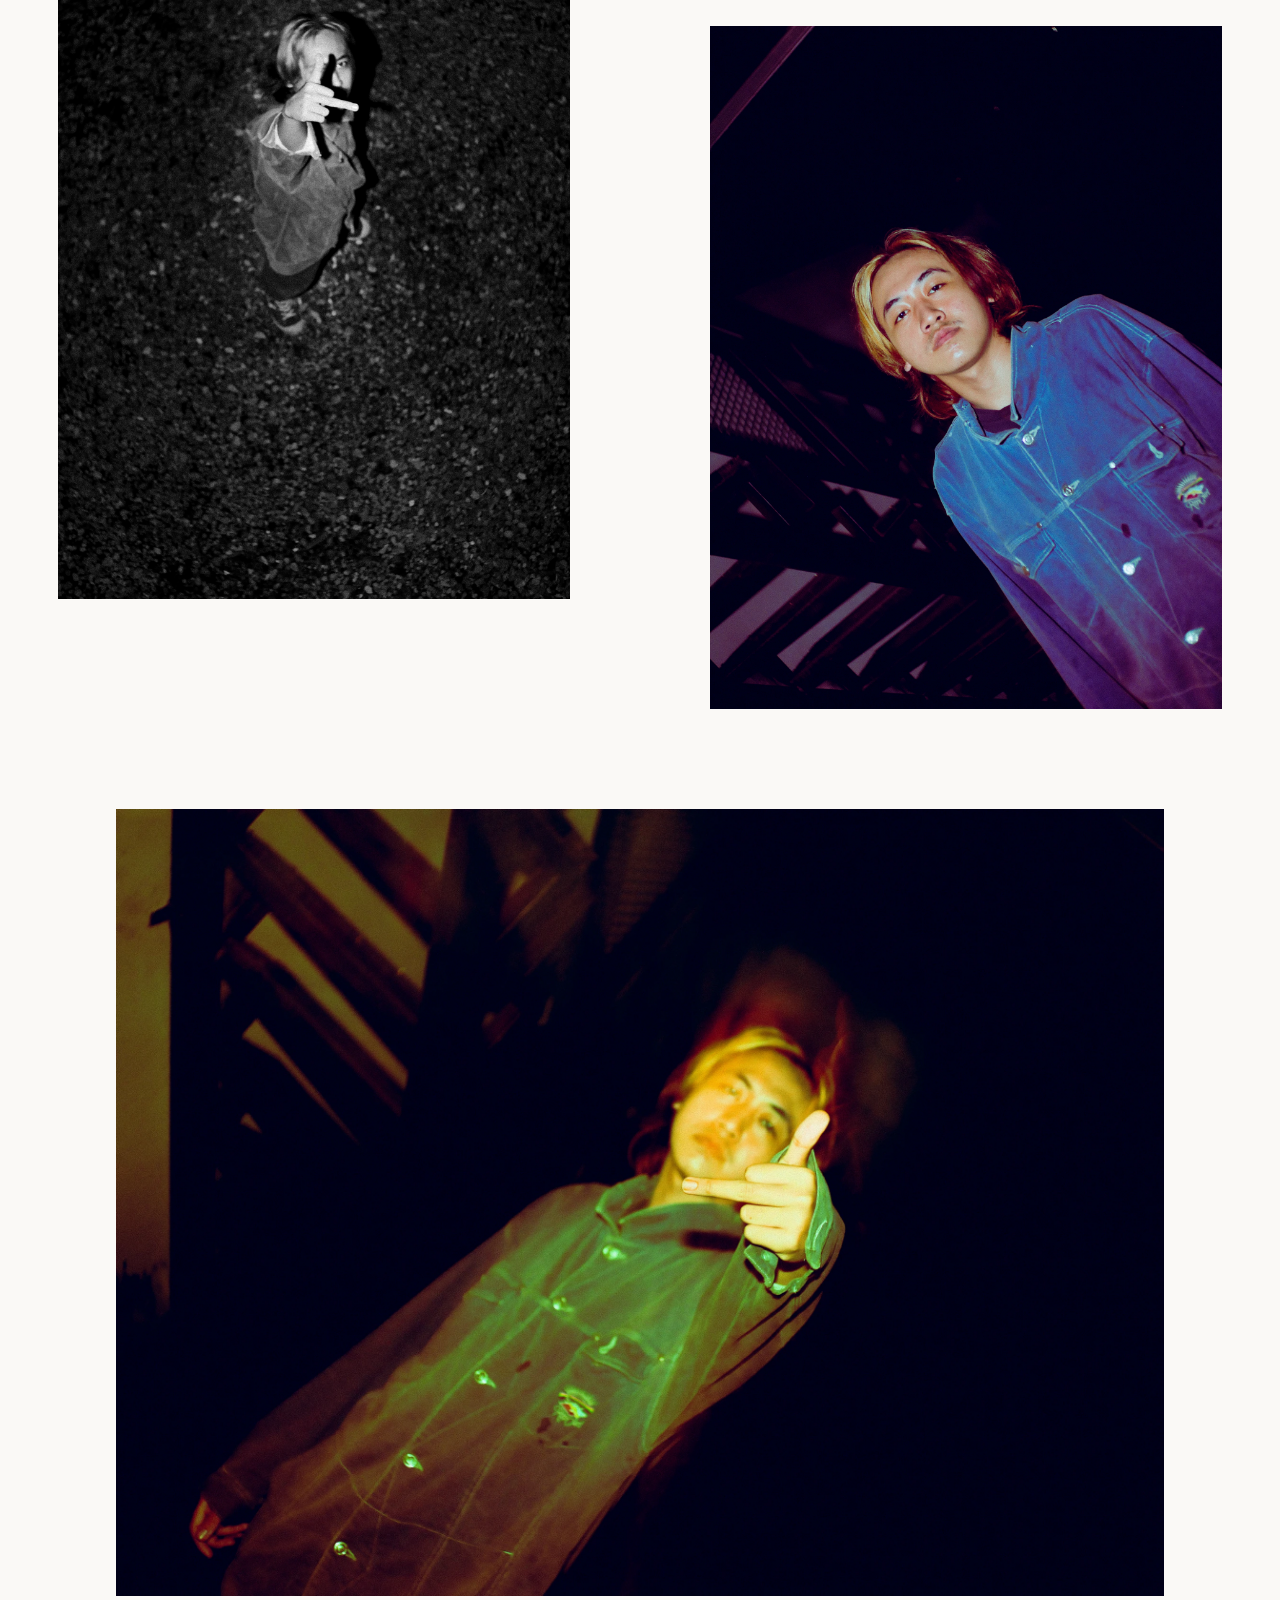
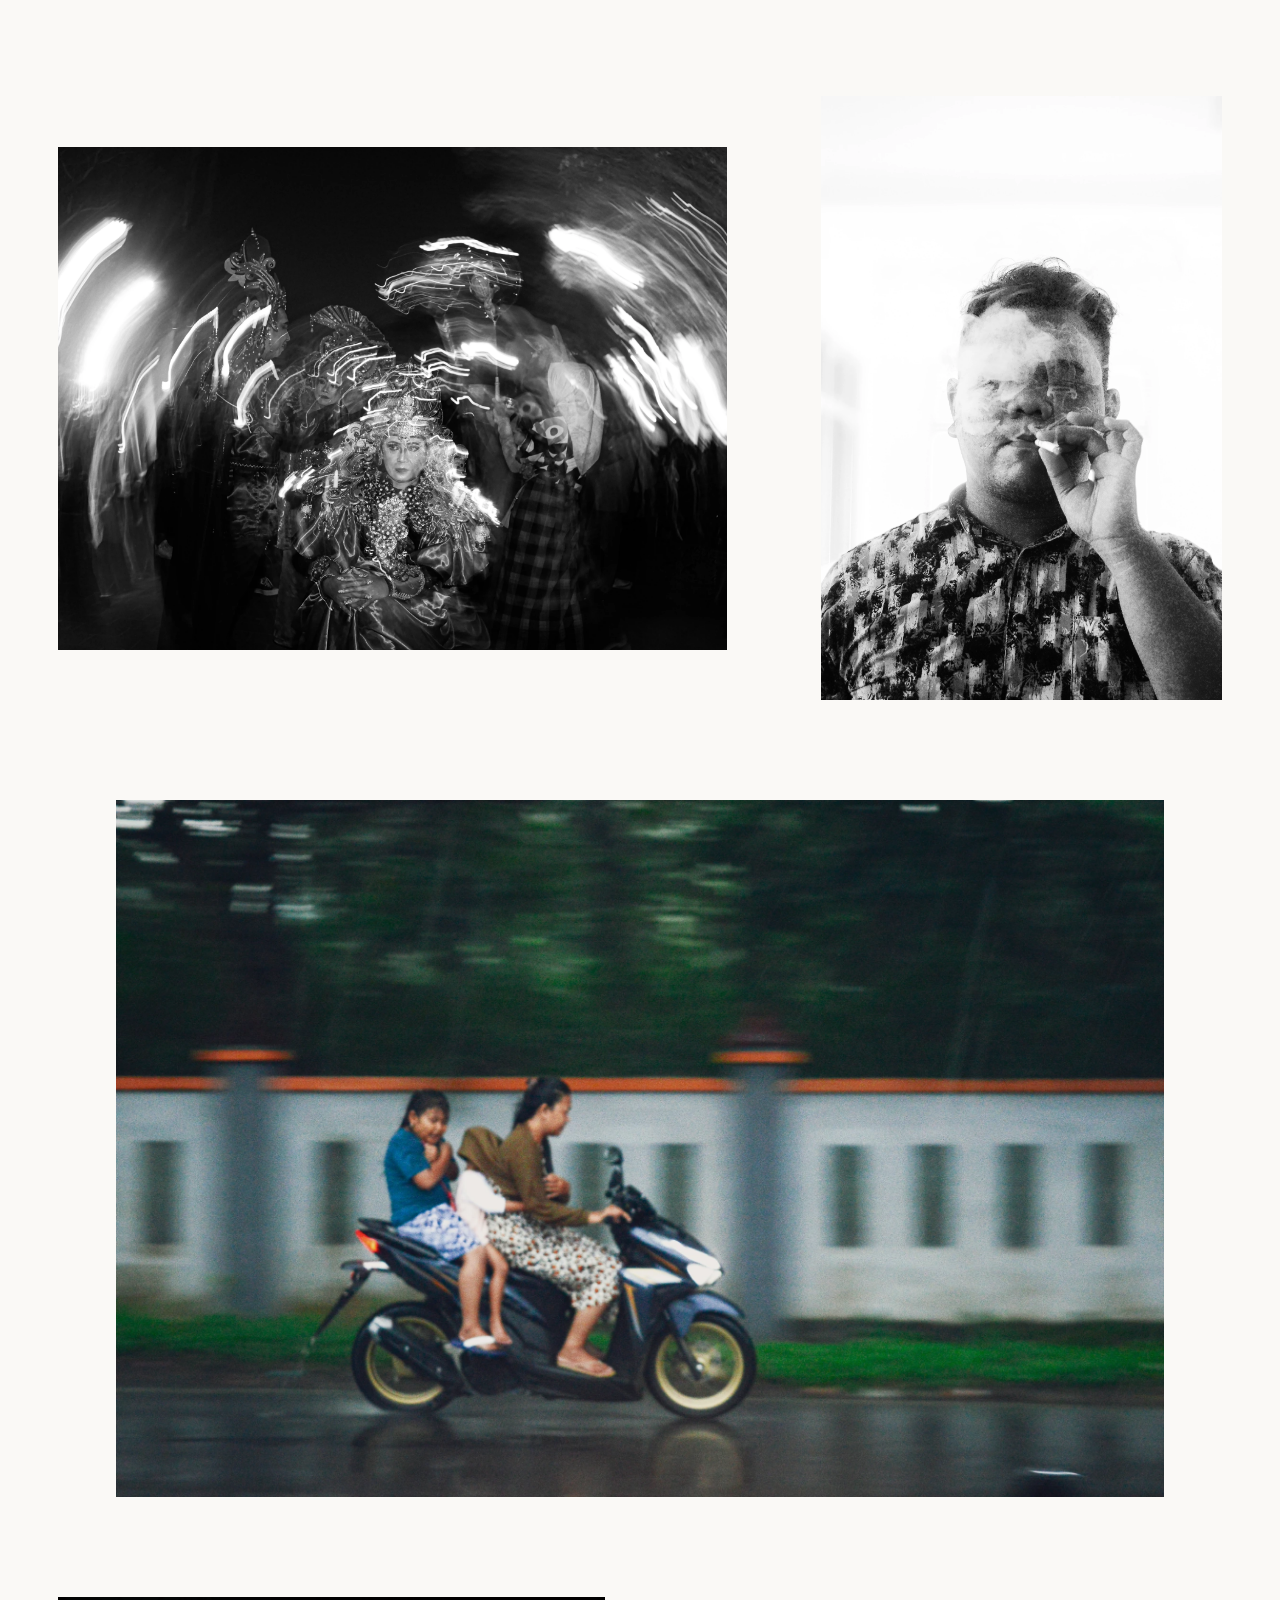
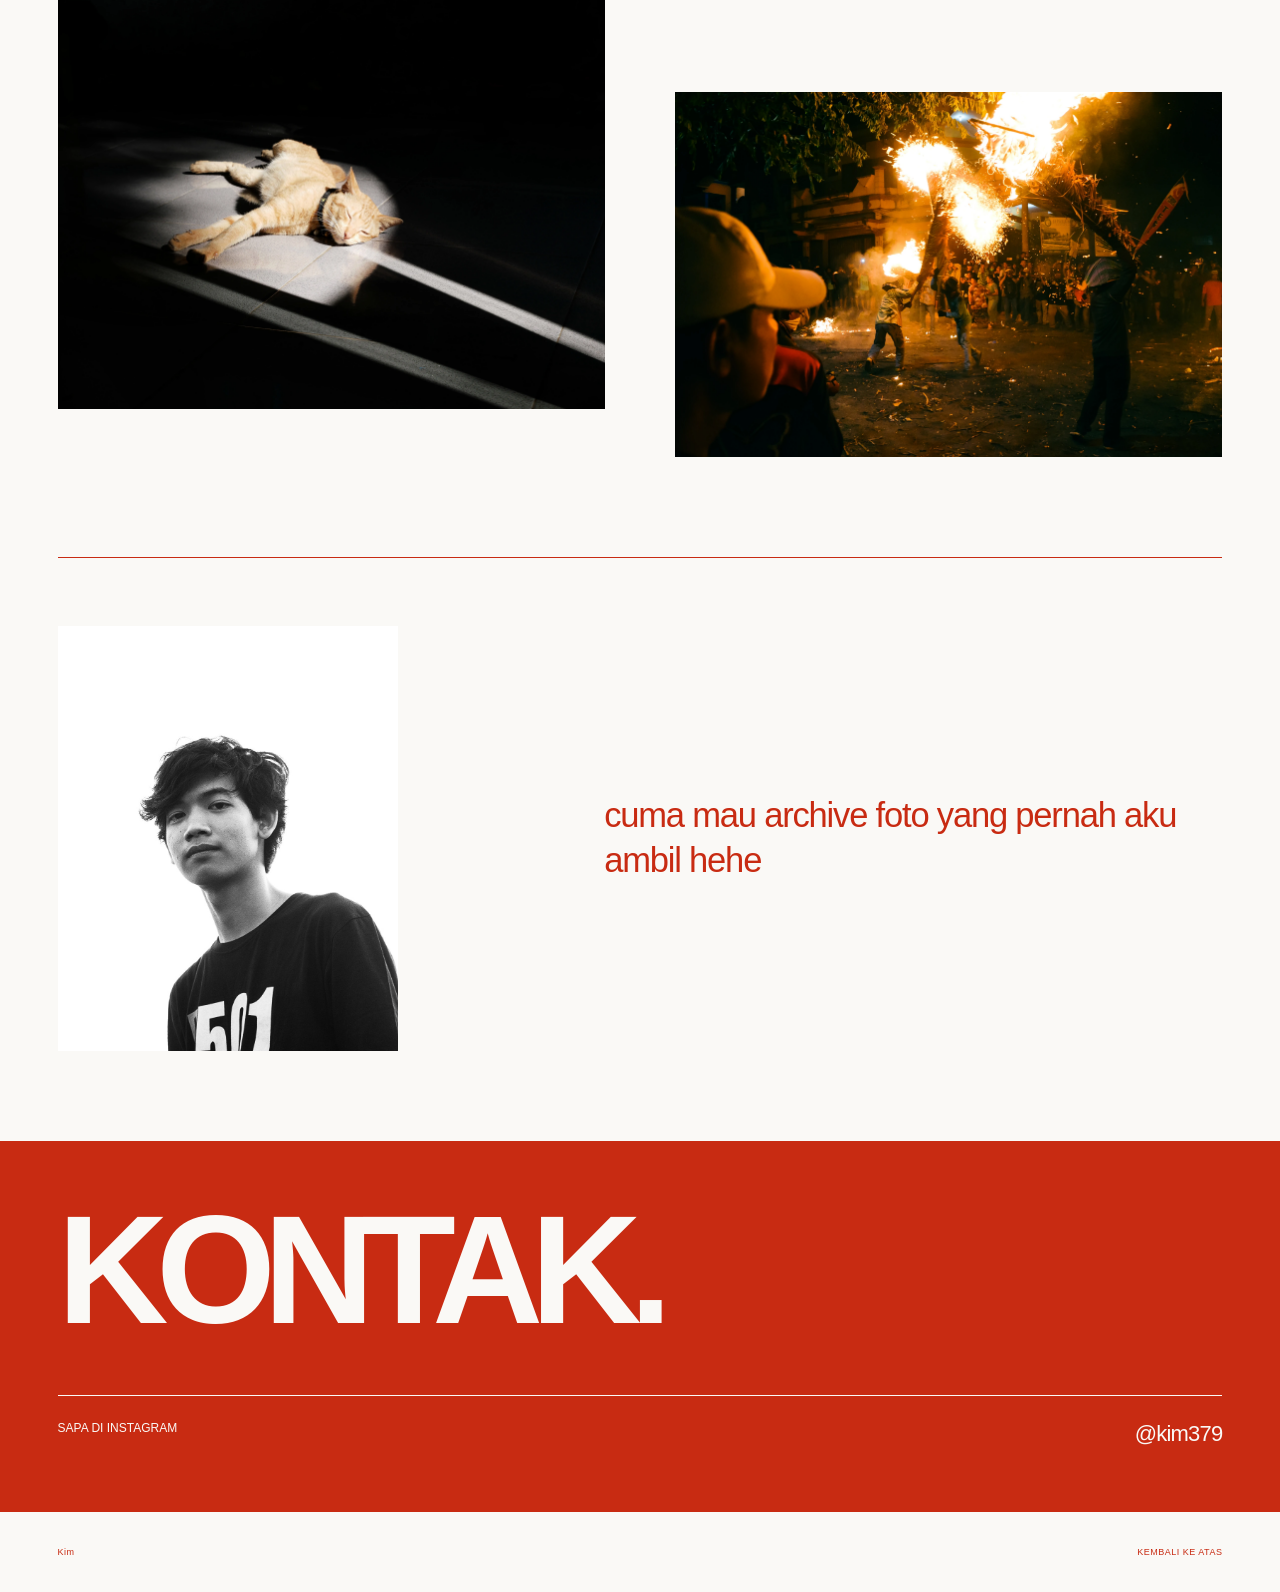
==== commit 8ed53027: "Add five photographs to Kim archive" ====
--- a/photography/index.html
+++ b/photography/index.html
@@ -4,8 +4,8 @@
     <meta charset="UTF-8" />
     <meta name="viewport" content="width=device-width, initial-scale=1.0" />
     <meta name="description" content="Archive foto yang pernah aku ambil."/><title>Kim — Photo Archive</title>
-    <script type="module" crossorigin src="./assets/index-BAbLLPM8.js"></script>
-    <link rel="stylesheet" crossorigin href="./assets/index-DBiCazCN.css">
+    <script type="module" crossorigin src="./assets/index-BK5eOwqy.js"></script>
+    <link rel="stylesheet" crossorigin href="./assets/index-CjBGOMpB.css">
   </head>
   <body>
     <div id="root"></div>
--- a/photography/assets/index-CjBGOMpB.css
+++ b/photography/assets/index-CjBGOMpB.css
@@ -0,0 +1 @@
+*{box-sizing:border-box}html{scroll-behavior:smooth;scroll-padding-top:30px}body{margin:0;background:#faf9f6;color:#c82b12;font-family:Arial,Helvetica,sans-serif}a{color:inherit;text-decoration:none}button{font:inherit;cursor:pointer;border:0}a:focus-visible,button:focus-visible{outline:3px solid #c82b12;outline-offset:5px}img{display:block;width:100%}::selection{background:#c82b12;color:#fff}.skip{position:fixed;top:-100px;left:20px;z-index:50;background:#fff;padding:20px}.skip:focus{top:10px}header{height:106px;margin:0 4.5%;display:flex;align-items:center;justify-content:space-between;border-bottom:1px solid}.brand{font-size:29px;font-weight:900;letter-spacing:-1.8px;line-height:.85}.brand small{display:block;font-size:9px;letter-spacing:1.1px;margin-top:9px}nav{display:flex;gap:34px;font-size:13px;font-weight:700}.edition{font-size:9px;letter-spacing:1px}sup{font-size:8px}.cover{height:calc(100svh - 106px);min-height:630px;max-height:980px;position:relative;margin:0 4.5%;isolation:isolate}.meta{display:flex;justify-content:space-between;font-size:10px;letter-spacing:.7px;gap:20px}.cover>.meta{padding-top:26px}.photo{display:block;padding:0;width:100%;position:relative;overflow:hidden;background:#111;color:#fff}.photo img{transition:transform .6s}.photo:hover img{transform:scale(1.025)}.cover-photo{position:absolute;width:29%;height:77%;top:9%;left:35.5%}.cover-photo img{height:100%;object-fit:cover;object-position:50% 48%}h1{position:absolute;display:flex;justify-content:space-between;top:30%;left:0;width:100%;margin:0;font-size:clamp(70px,12vw,200px);font-weight:900;letter-spacing:-.085em;line-height:1;pointer-events:none}h1 span:last-child{padding-right:.05em}.cover-bottom{position:absolute;top:76%;width:100%;display:flex;justify-content:space-between;font-size:11px;font-weight:700;line-height:1.08}.cover-bottom p:last-child{text-align:right}.explore{position:absolute;bottom:28px;left:0;font-size:10px;border-bottom:1px solid;padding-bottom:8px;letter-spacing:.8px}.contents{padding:92px 4.5% 140px}.contents>.meta{margin-bottom:35px}.contents>a{display:flex;align-items:center;justify-content:space-between;border-bottom:1px solid;font-weight:700;padding:12px 0 8px;gap:30px}.contents>a:first-of-type{border-top:1px solid}.contents>a>span{font-size:clamp(25px,4.1vw,72px);letter-spacing:-.065em;line-height:1.05}.contents small{font-size:9px;text-align:right;max-width:130px;flex-shrink:0}.contents>a:hover{background:#c82b12;color:#faf9f6}.about{border-top:1px solid;margin:0 4.5%;padding:36px 0 100px;display:grid;grid-template-columns:1fr 1.6fr 1fr;gap:40px}.eyebrow{font-size:10px;letter-spacing:.6px}.about h2{font-size:clamp(34px,4.5vw,76px);line-height:.98;letter-spacing:-.06em;margin:0}em{font-family:Georgia,serif;font-weight:400}.about>div{font-size:14px;line-height:1.55;max-width:340px;color:#413d38}.about p{margin:0 0 20px}.work{padding:0 4.5%}.work-meta{border-top:1px solid;padding-top:24px;margin-bottom:24px}.feature{background:#14100c;display:grid;grid-template-columns:1.12fr 1fr;min-height:750px}.feature>.photo img{height:100%;object-fit:cover}.view{position:absolute;bottom:20px;right:20px;background:#faf9f6;color:#c82b12;padding:11px 14px;font-size:9px;letter-spacing:.5px;opacity:0;transition:opacity .2s}.photo:hover .view,.photo:focus-visible .view{opacity:1}.cover-photo .view{display:none}.feature-copy{padding:55px 9%;display:flex;flex-direction:column;justify-content:space-between;color:#ed5937}.feature-copy>span{font-size:10px;letter-spacing:.8px}.feature-copy h2{font-size:clamp(50px,7vw,110px);line-height:.86;letter-spacing:-.075em;margin:60px 0}.feature-copy p{font-size:14px;line-height:1.35}.pair{display:grid;grid-template-columns:1.15fr 1fr;gap:8%;padding:100px 0 120px}.stage{padding-top:100px}.stage img{aspect-ratio:1.437;object-fit:contain}.cat{width:90%;margin-left:auto}.cat img{aspect-ratio:.946;object-fit:contain}.caption{display:flex;justify-content:space-between;gap:20px;align-items:baseline;padding-top:15px;border-top:1px solid;margin-top:14px}.caption h3{margin:0;font-size:14px;font-weight:400}.caption>span{font-size:8px;text-align:right;letter-spacing:.4px}.laughter-title{display:flex;align-items:end;justify-content:space-between;margin-bottom:28px;gap:25px}.laughter-title h2{font-size:clamp(45px,7.2vw,120px);line-height:.9;letter-spacing:-.065em;margin:0}.laughter-title>span{font-size:9px}.laughter img{aspect-ratio:1.442;object-fit:contain}.laughter{padding-bottom:130px}.contact{background:#c82b12;color:#faf9f6;padding:35px 4.5% 65px}.contact>p{font-size:16px;margin-top:100px}.contact h2{font-size:clamp(60px,14vw,225px);line-height:.84;letter-spacing:-.08em;margin:30px 0 60px}.contact>a{display:flex;justify-content:space-between;border-top:1px solid;padding-top:25px;font-size:12px}.contact>a span{font-size:22px;letter-spacing:-.8px}footer{padding:35px 4.5%;display:flex;justify-content:space-between;font-size:9px;letter-spacing:.5px}.lightbox{width:100vw;height:100svh;max-width:100vw;max-height:100svh;padding:22px 30px;margin:0;border:0;background:#151515;color:#faf9f6;overflow:hidden}.lightbox[open]{display:flex;flex-direction:column}.lightbox::backdrop{background:#151515}.lightbox-top,.lightbox-bottom{display:flex;align-items:center;justify-content:space-between;gap:15px}.lightbox button{background:transparent;color:inherit;border-bottom:1px solid #888;padding:10px 0;font-size:12px}.lightbox-top>span{font-size:12px}.lightbox>img{min-height:0;flex:1;object-fit:contain;padding:20px 0}.lightbox h2{font-size:14px;font-weight:400;text-align:center}.lightbox-bottom{min-height:42px}@media(max-width:700px){header{height:85px;margin:0 6%}.edition{display:none}.brand{font-size:25px}nav{gap:18px;font-size:11px}.cover{margin:0 6%;height:660px;min-height:0;max-height:calc(100svh - 85px)}.cover>.meta{font-size:8px;padding-top:20px}.cover-photo{width:57%;left:21.5%;top:12%;height:65%}h1{font-size:13.2vw;top:34%;letter-spacing:-.075em}.cover-bottom{top:80%;font-size:8px}.explore{font-size:8px;bottom:18px}.contents{padding:65px 6% 80px}.meta{font-size:8px}.meta>span:last-child{text-align:right}.contents>a{padding:17px 0;gap:12px}.contents>a>span{font-size:6.2vw}.contents small{font-size:7px;max-width:65px}.about{margin:0 6%;padding:25px 0 65px;grid-template-columns:1fr;gap:28px}.about h2{font-size:58px}.about>div{font-size:14px;max-width:100%}.work{padding:0 6%}.feature{grid-template-columns:1fr;min-height:0}.feature>.photo img{height:auto;object-fit:contain}.feature-copy{padding:25px}.feature-copy h2{font-size:65px;margin:36px 0}.feature-copy p{font-size:12px}.pair{grid-template-columns:1fr;gap:65px;padding:65px 0}.stage{padding-top:0}.cat{width:83%;margin-left:auto}.caption h3{font-size:12px}.caption>span{font-size:7px;max-width:100px}.laughter-title{align-items:start;flex-direction:column;gap:18px}.laughter-title h2{font-size:12vw}.laughter{padding-bottom:65px}.contact{padding:26px 6% 40px}.contact>p{margin-top:65px;font-size:13px}.contact h2{font-size:17vw;margin:25px 0 45px}.contact>a{font-size:10px}.contact>a span{font-size:18px}footer{padding:25px 6%;font-size:7px;gap:15px}footer>span{display:none}.lightbox{padding:16px}.lightbox h2{font-size:11px;max-width:130px}.lightbox button{font-size:10px}.view{opacity:1;font-size:8px;padding:8px 10px}}@media(prefers-reduced-motion:reduce){html{scroll-behavior:auto}*{transition:none!important}}.about{display:block;padding:45px 0 60px;border-top:0}.about>p{font-size:clamp(18px,2.5vw,34px);line-height:1.3;letter-spacing:-.025em;max-width:650px;margin:0}.feature{display:block;min-height:0;background:transparent}.feature>.photo{width:60%;margin:auto;background:transparent}.feature>.photo img{height:auto;object-fit:contain}.pair{padding-bottom:100px}.laughter{padding-bottom:90px}.contact h2{font-size:clamp(60px,12vw,180px);margin:35px 0 60px}.brand{letter-spacing:-1.5px}.contact{padding-top:30px}@media(max-width:700px){.about{padding:35px 0 45px}.feature>.photo{width:100%}.pair,.laughter{padding-bottom:65px}}.new-photos{padding-bottom:100px}.road-photo{width:88%;margin:0 auto 100px}.new-pair{display:grid;grid-template-columns:1fr 1fr;align-items:start;gap:6%;margin-bottom:100px}.new-pair>article:last-child{margin-top:100px}.new-photos img{height:auto;aspect-ratio:auto;object-fit:contain}.torch-photo{width:100%}@media(max-width:700px){.new-photos{padding-bottom:65px}.road-photo{width:100%;margin-bottom:55px}.new-pair{grid-template-columns:1fr;gap:55px;margin-bottom:55px}.new-pair>article:last-child{margin-top:0}}.about{display:grid;grid-template-columns:minmax(240px,.85fr) 1.15fr;gap:clamp(40px,7vw,110px);align-items:center;border-top:1px solid #c82b12;padding:68px 0 90px}.about-portrait{width:100%;max-width:370px}.about .about-photo{display:block;width:100%;height:auto;aspect-ratio:4/5;object-fit:cover;object-position:54% 50%}.about .about-copy{max-width:640px;color:inherit;padding-top:0}.about-copy p{font-size:clamp(26px,2.7vw,40px);font-weight:400;letter-spacing:-1.2px;line-height:1.3;margin:0}@media(max-width:760px){.about{grid-template-columns:1fr;gap:30px;padding:45px 0 60px}.about-portrait{max-width:430px}.about .about-photo{aspect-ratio:1/1;object-position:54% 58%}.about-copy p{font-size:28px}}.road-photo img{aspect-ratio:2200/1238}.new-pair img,.torch-photo img{aspect-ratio:2200/1652}.latest-photos{padding-bottom:100px}.portrait-landscape{display:grid;grid-template-columns:.8fr 1.2fr;align-items:center;gap:8%;margin-bottom:100px}.latest-photos img{height:auto;object-fit:contain;aspect-ratio:auto}.gathering-photo{width:90%;margin:0 auto 100px}.portrait-duo{display:grid;grid-template-columns:1fr 1fr;align-items:start;gap:12%;margin-bottom:100px}.portrait-duo>article:last-child{margin-top:110px}.motion-photo{width:90%;margin:auto}@media(max-width:700px){.latest-photos{padding-bottom:65px}.portrait-landscape{grid-template-columns:1fr;gap:55px;margin-bottom:55px}.portrait-landscape>article:first-child{width:83%}.gathering-photo{width:100%;margin-bottom:55px}.portrait-duo{gap:6%;margin-bottom:55px}.portrait-duo>article:last-child{margin-top:45px}.motion-photo{width:100%}}.archive-additions{padding-bottom:100px}.archive-additions img{height:auto;aspect-ratio:auto;object-fit:contain}.light-smoke-pair{display:grid;grid-template-columns:1.25fr .75fr;align-items:center;gap:8%;margin-bottom:100px}.scooter-photo{width:90%;margin:0 auto 100px}.cat-torch-pair{display:grid;grid-template-columns:1fr 1fr;align-items:start;gap:6%}.cat-torch-pair>article:last-child{margin-top:95px}@media(max-width:700px){.archive-additions{padding-bottom:65px}.light-smoke-pair{grid-template-columns:1fr;gap:55px;margin-bottom:55px}.light-smoke-pair>article:last-child{width:75%;margin-left:auto}.scooter-photo{width:100%;margin-bottom:55px}.cat-torch-pair{grid-template-columns:1fr;gap:55px}.cat-torch-pair>article:last-child{margin-top:0}}
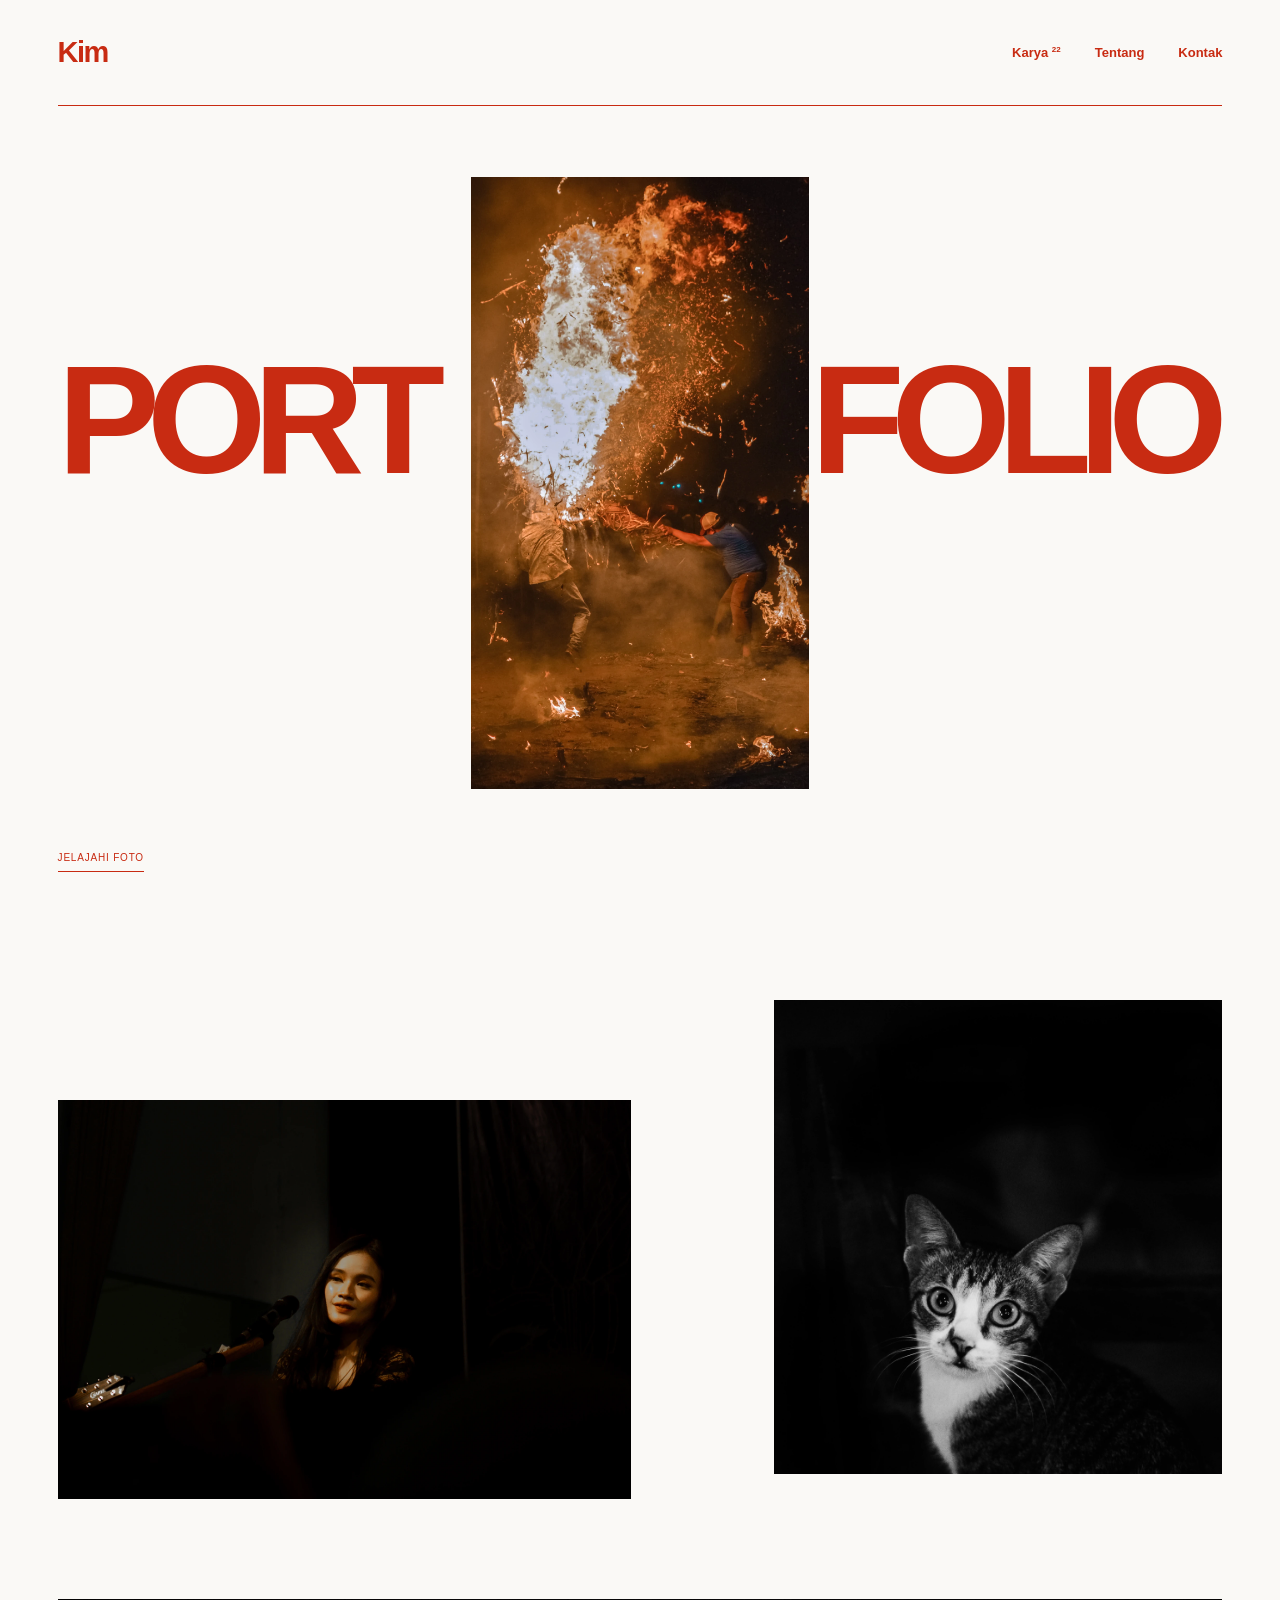
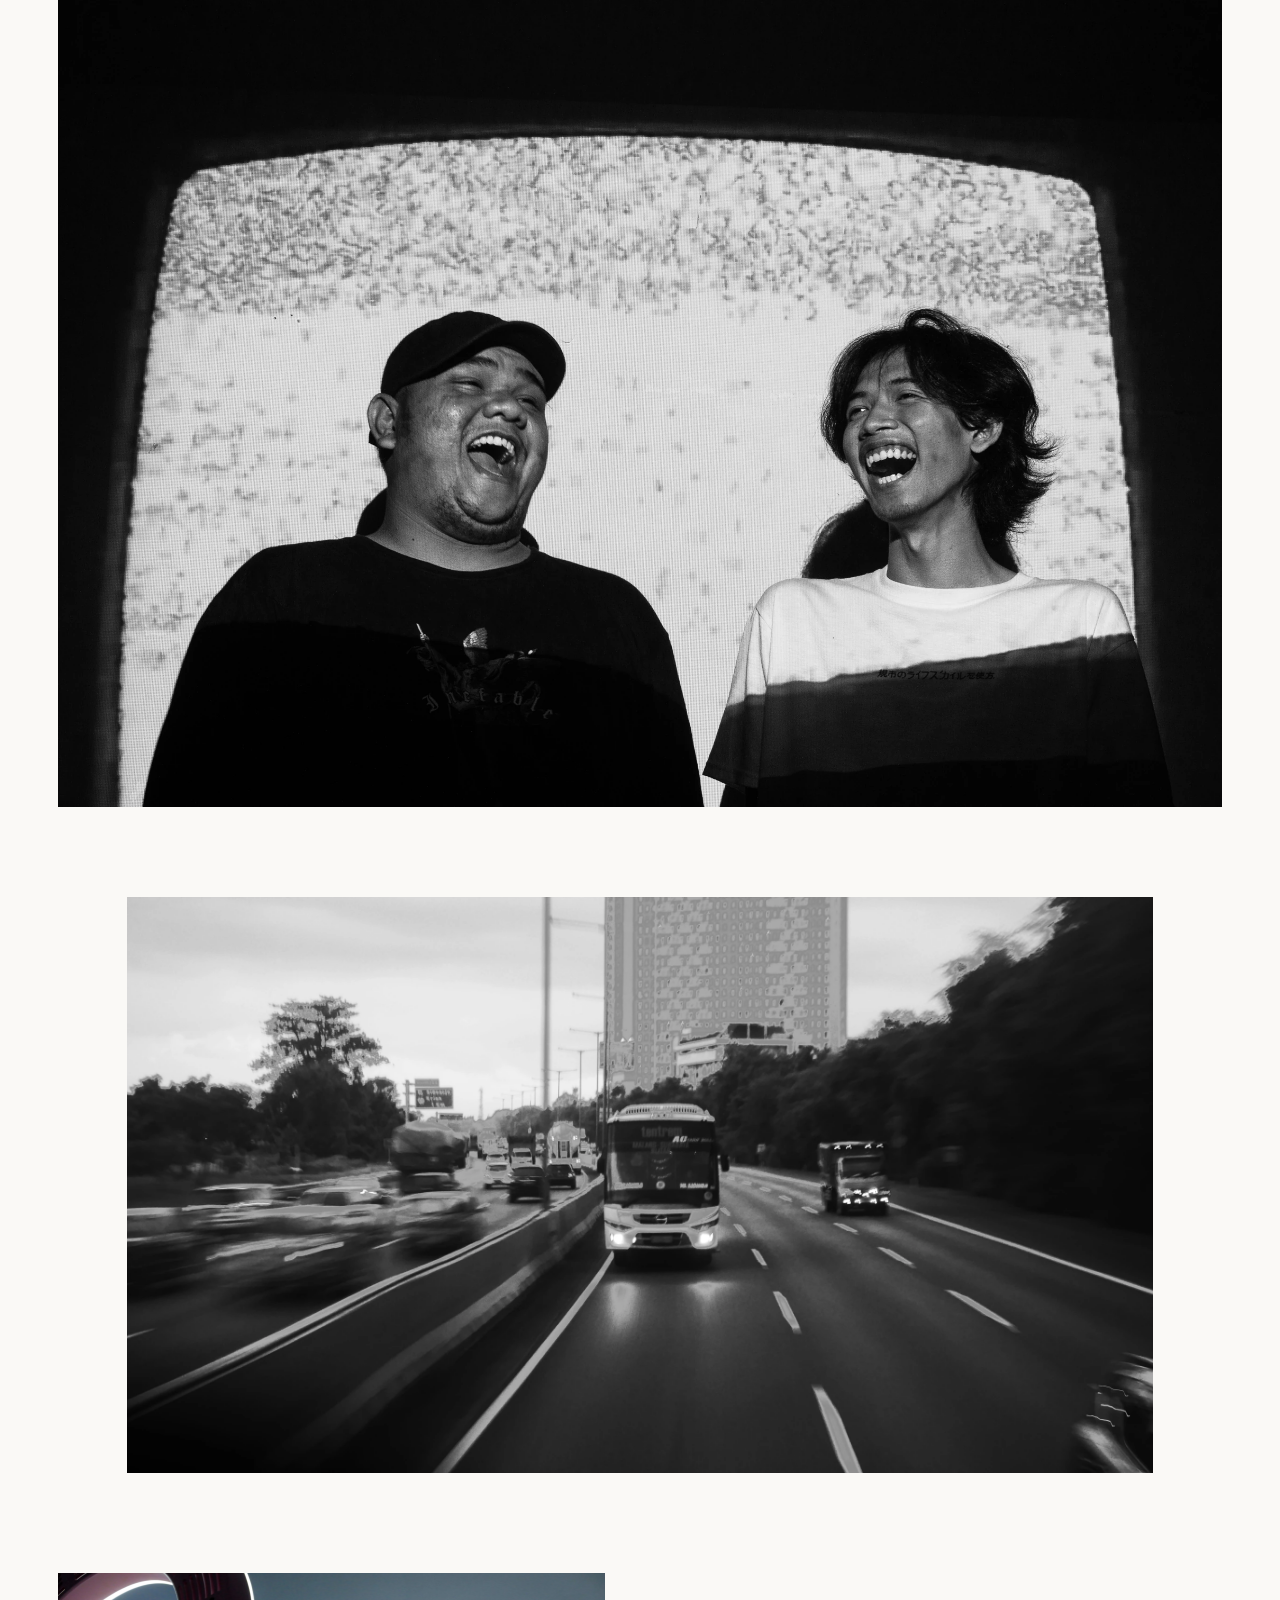
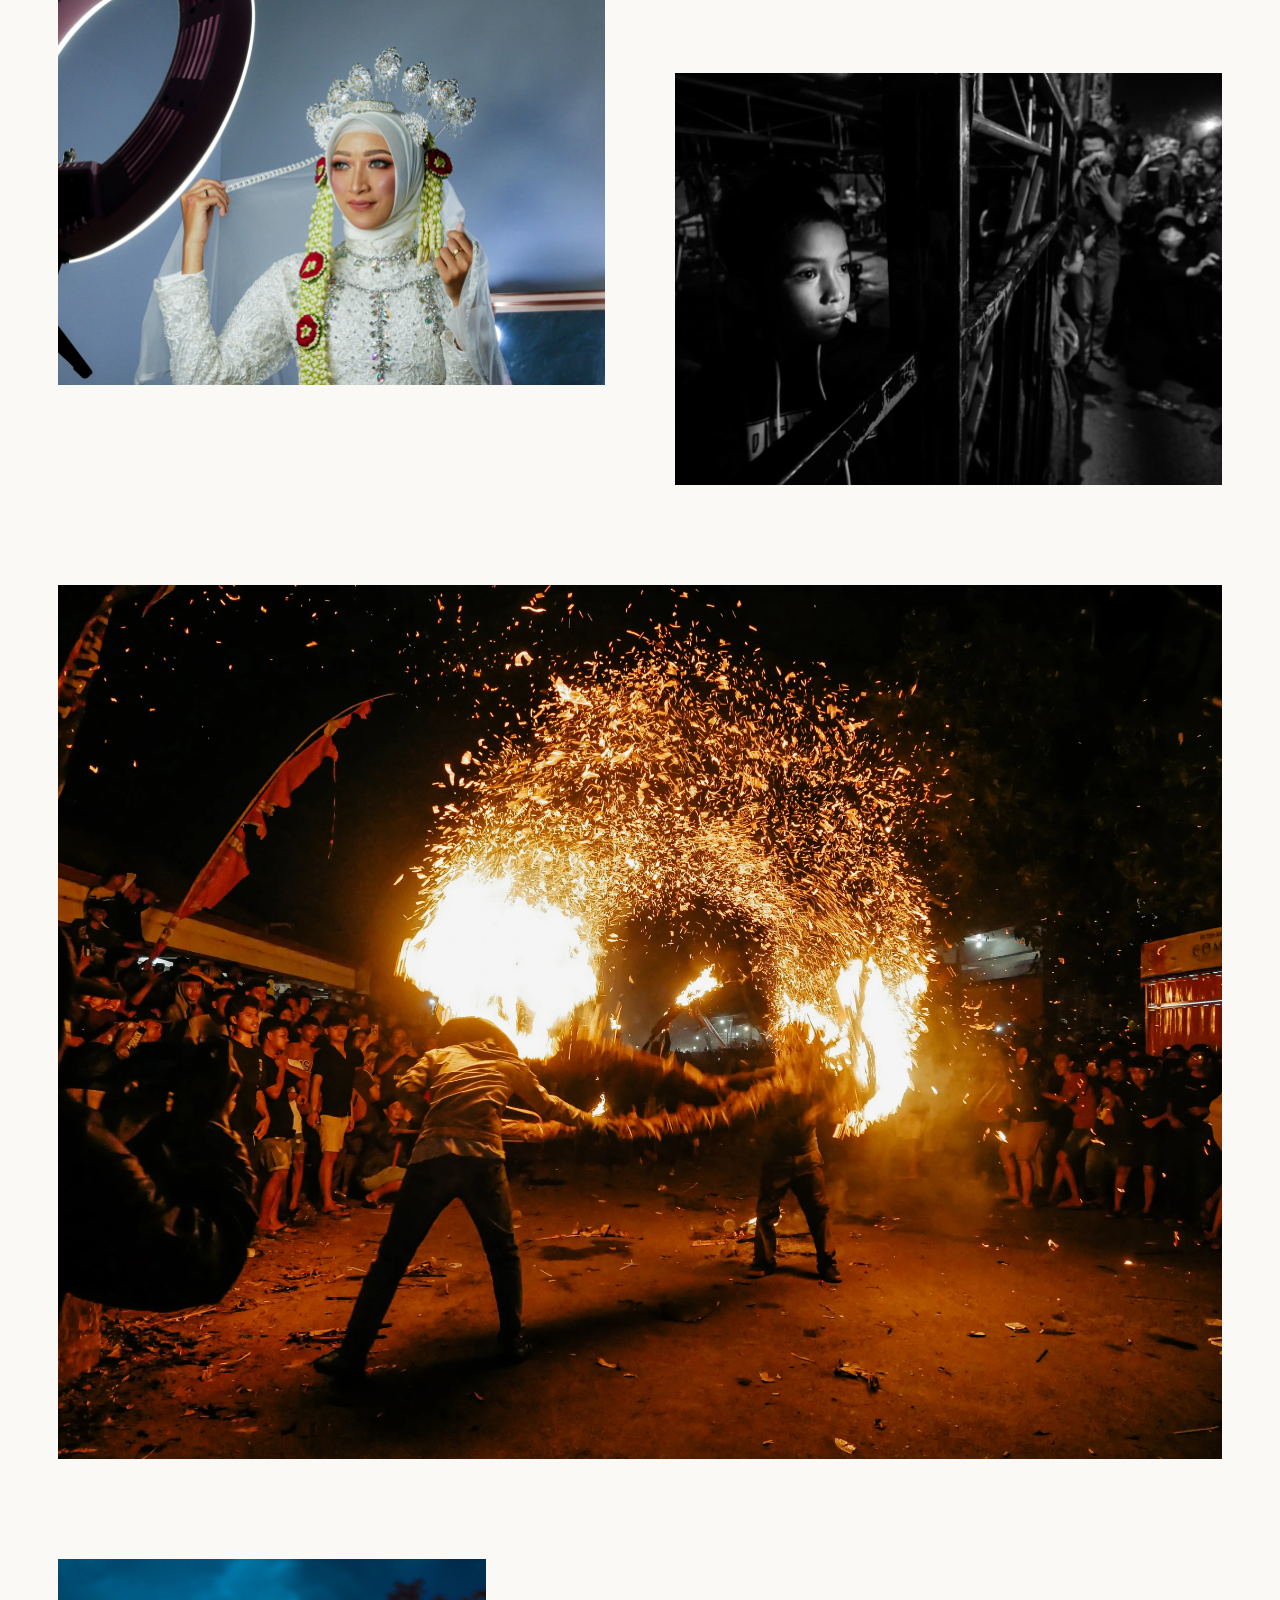
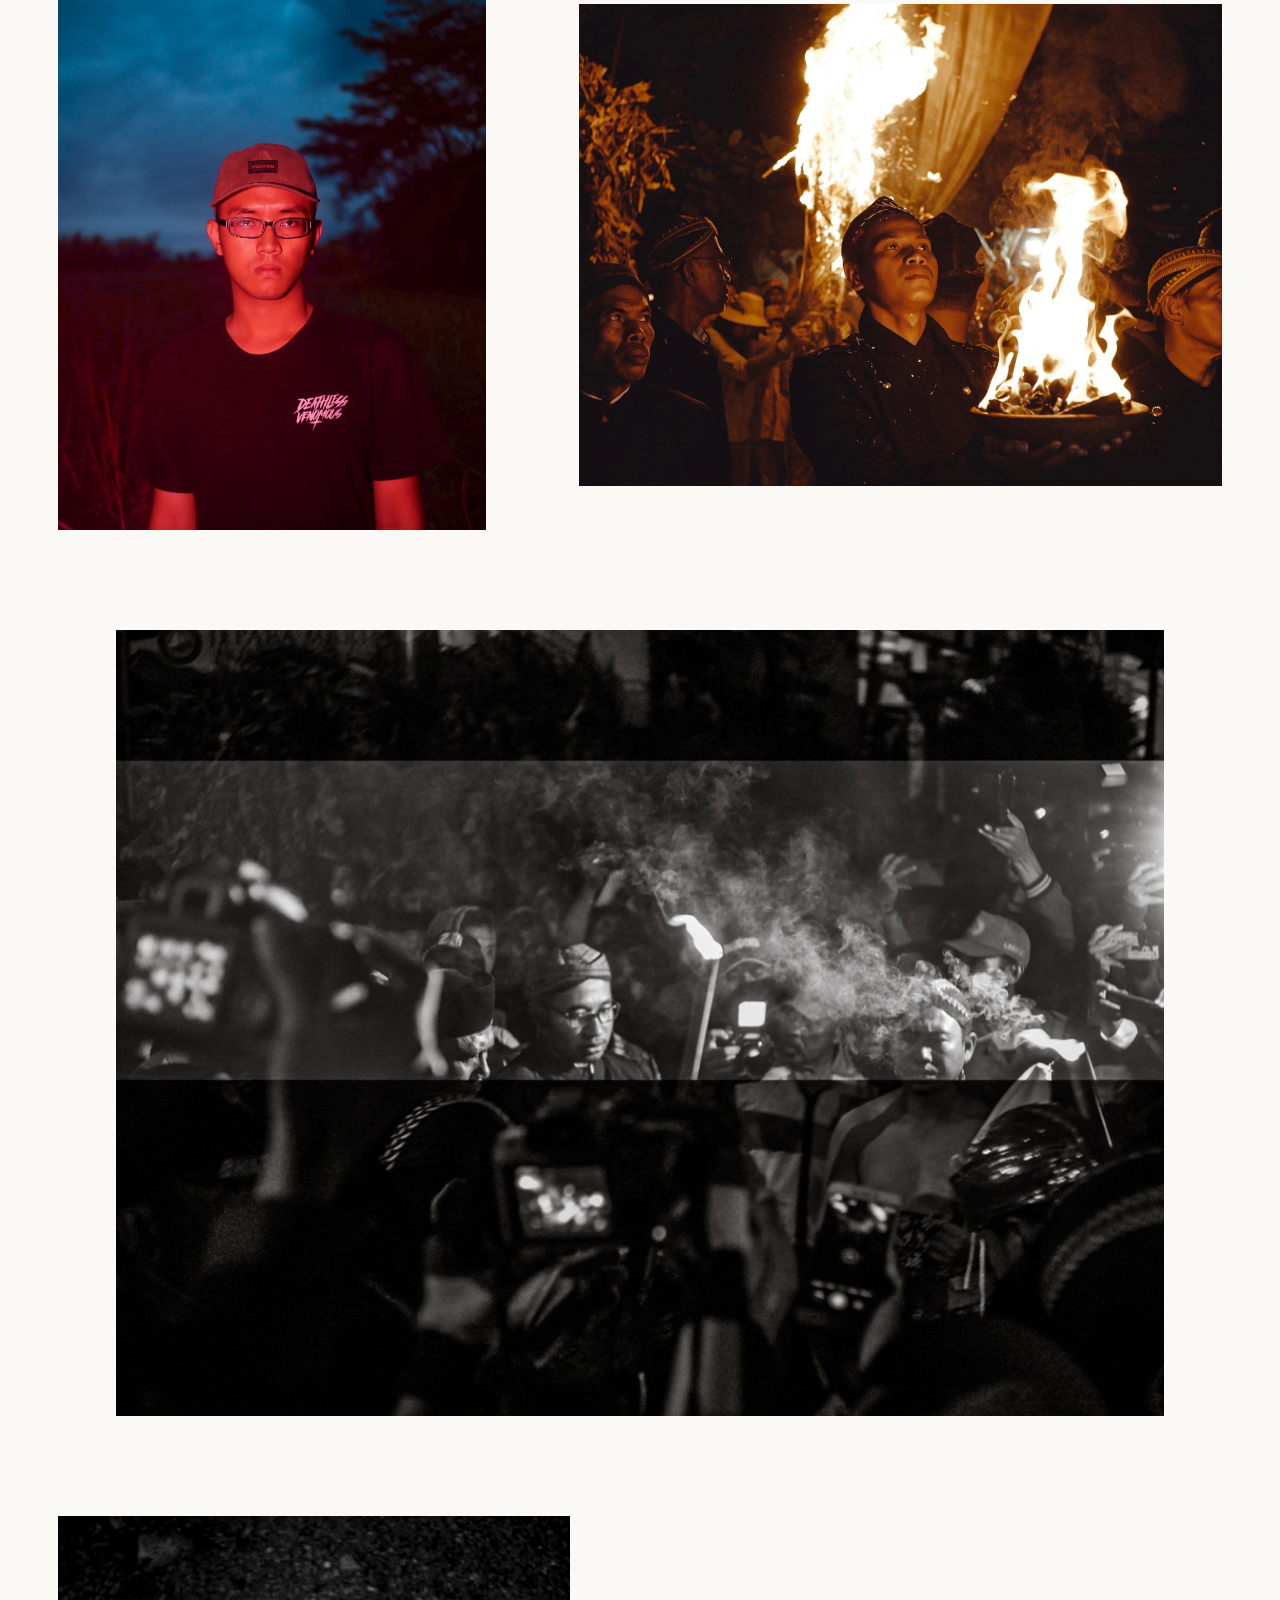
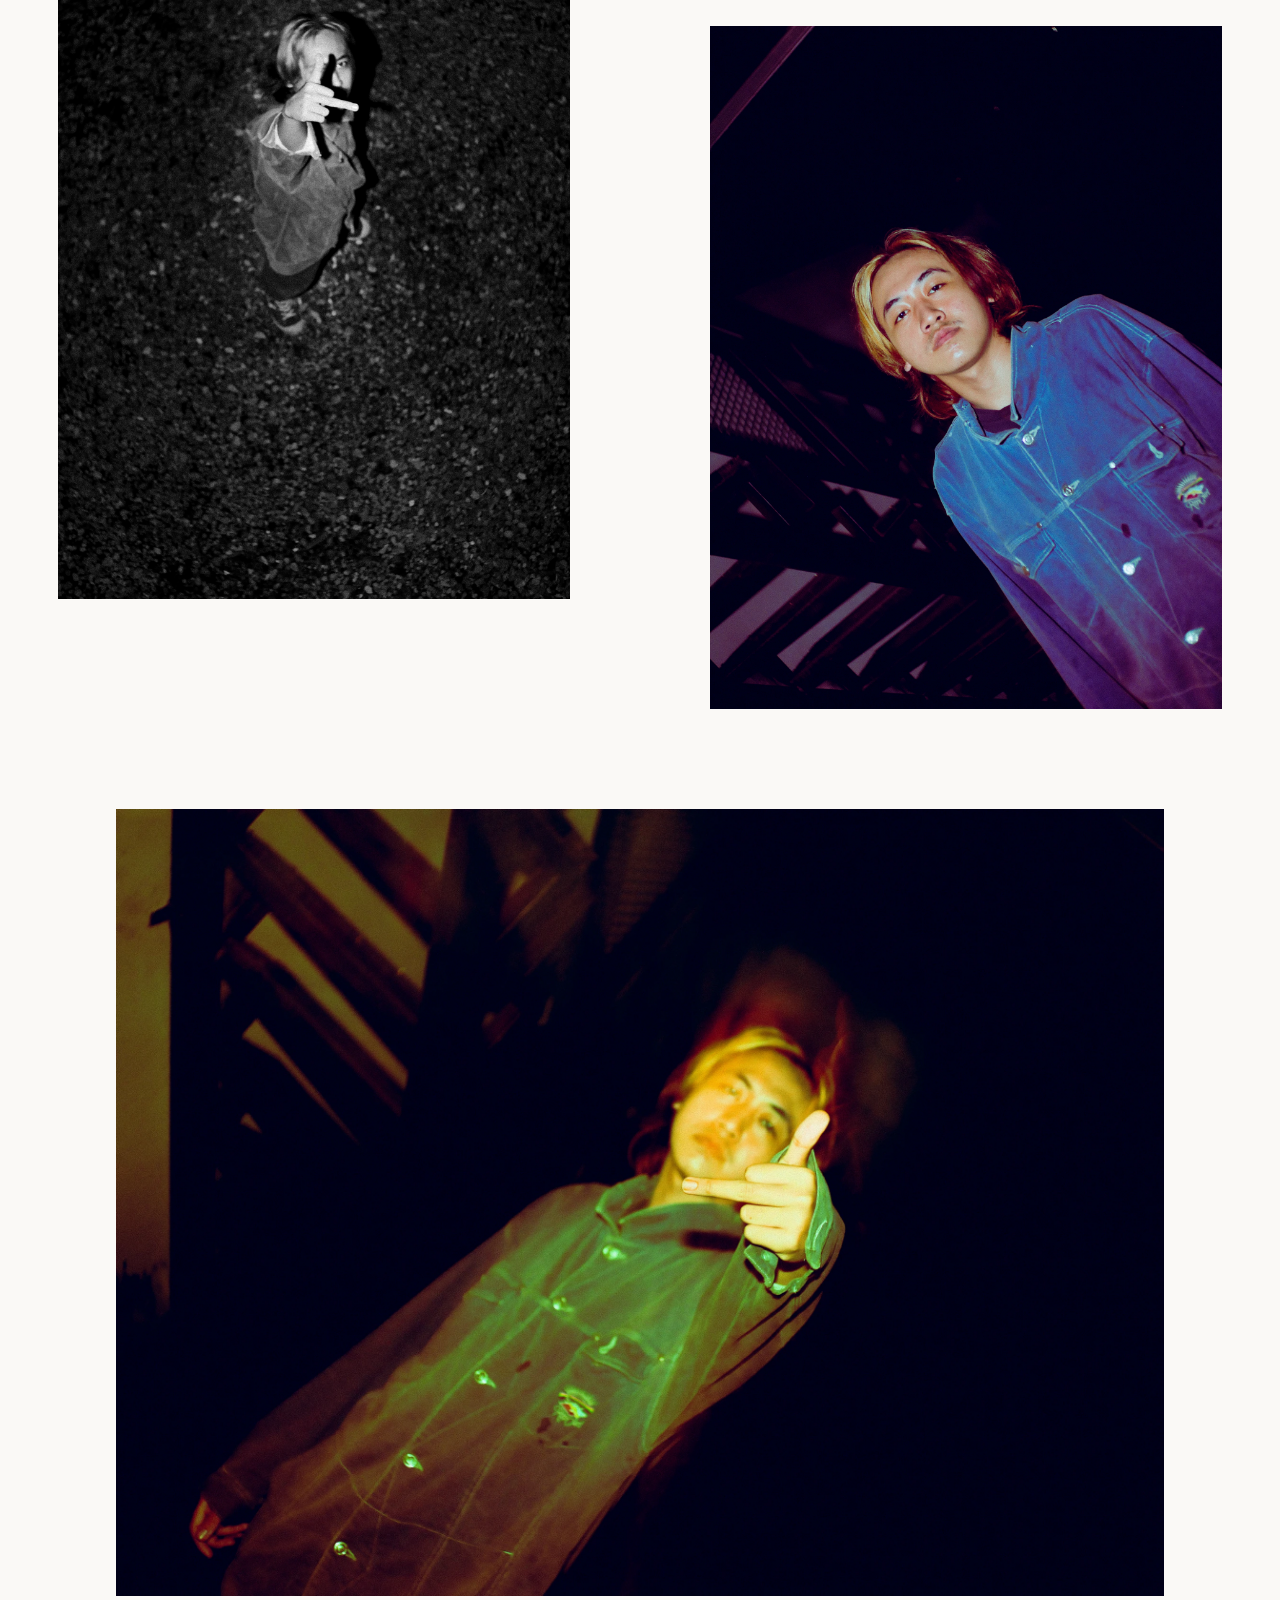
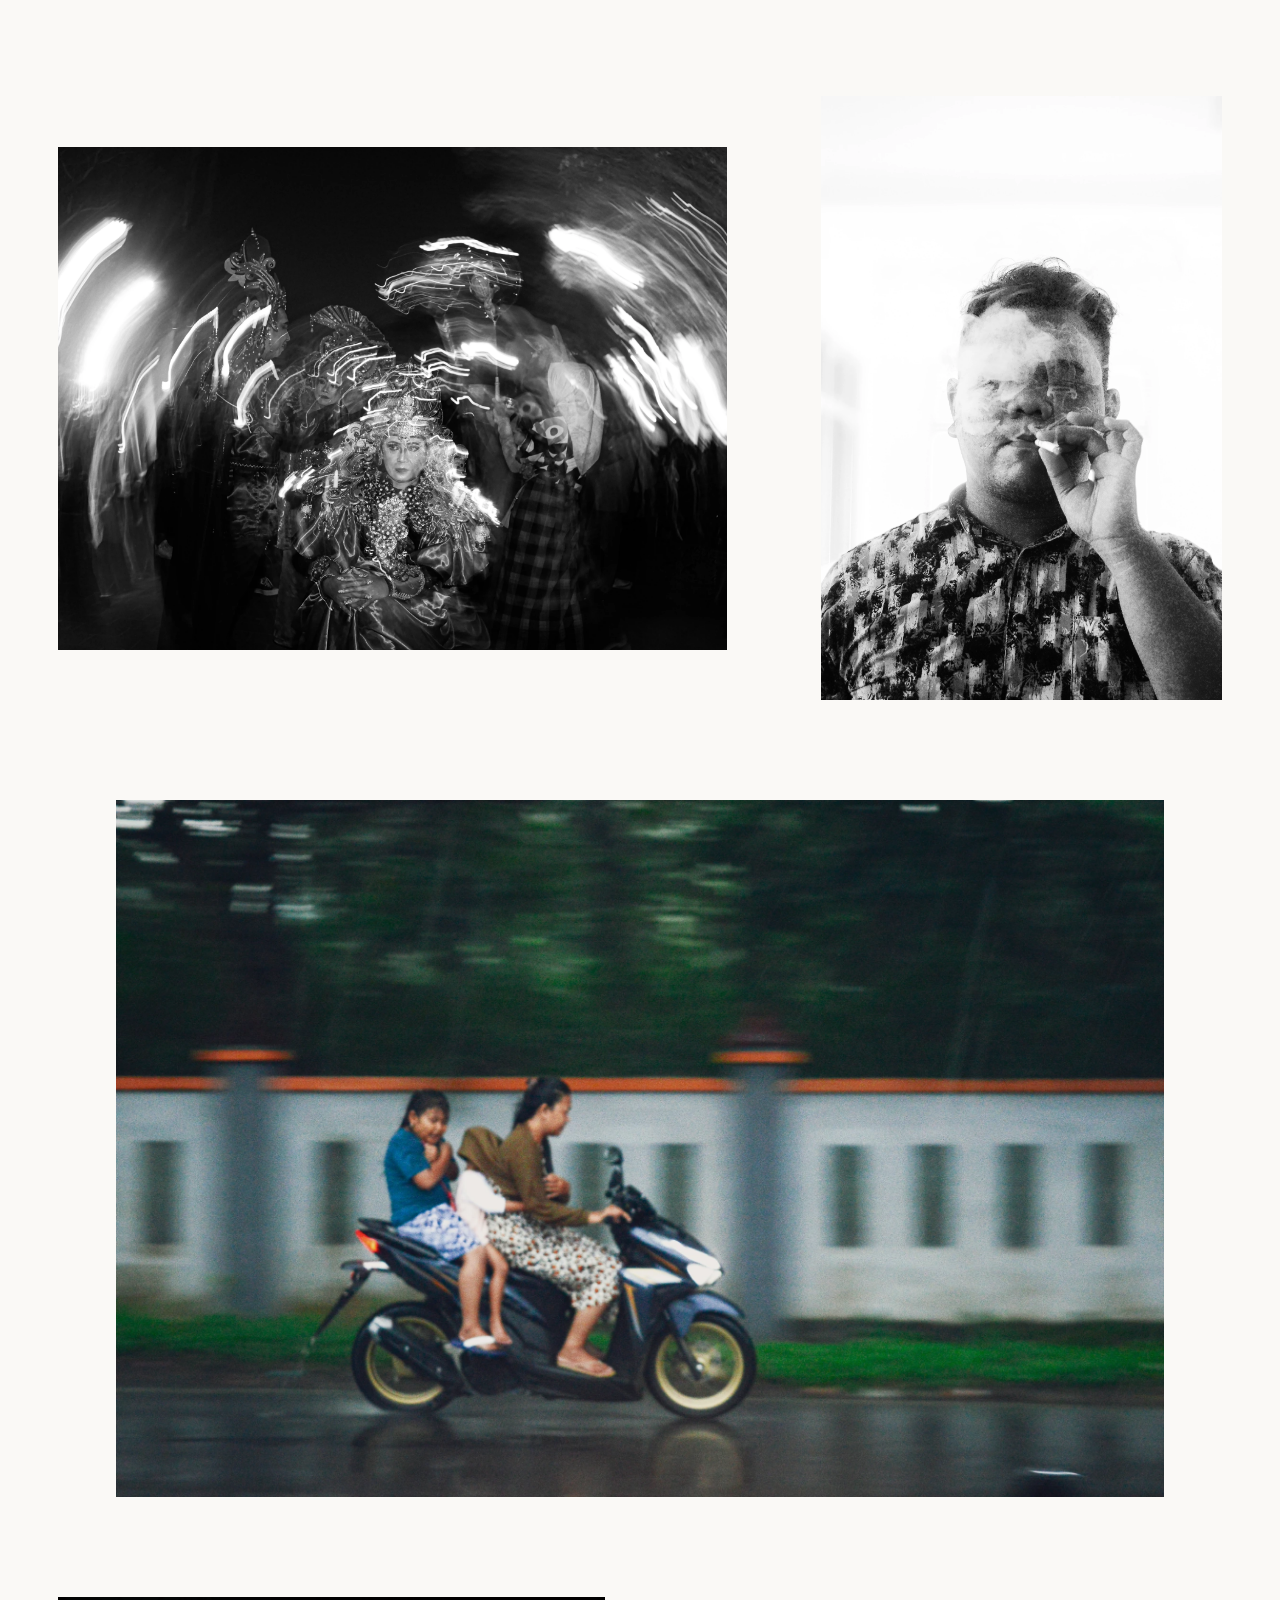
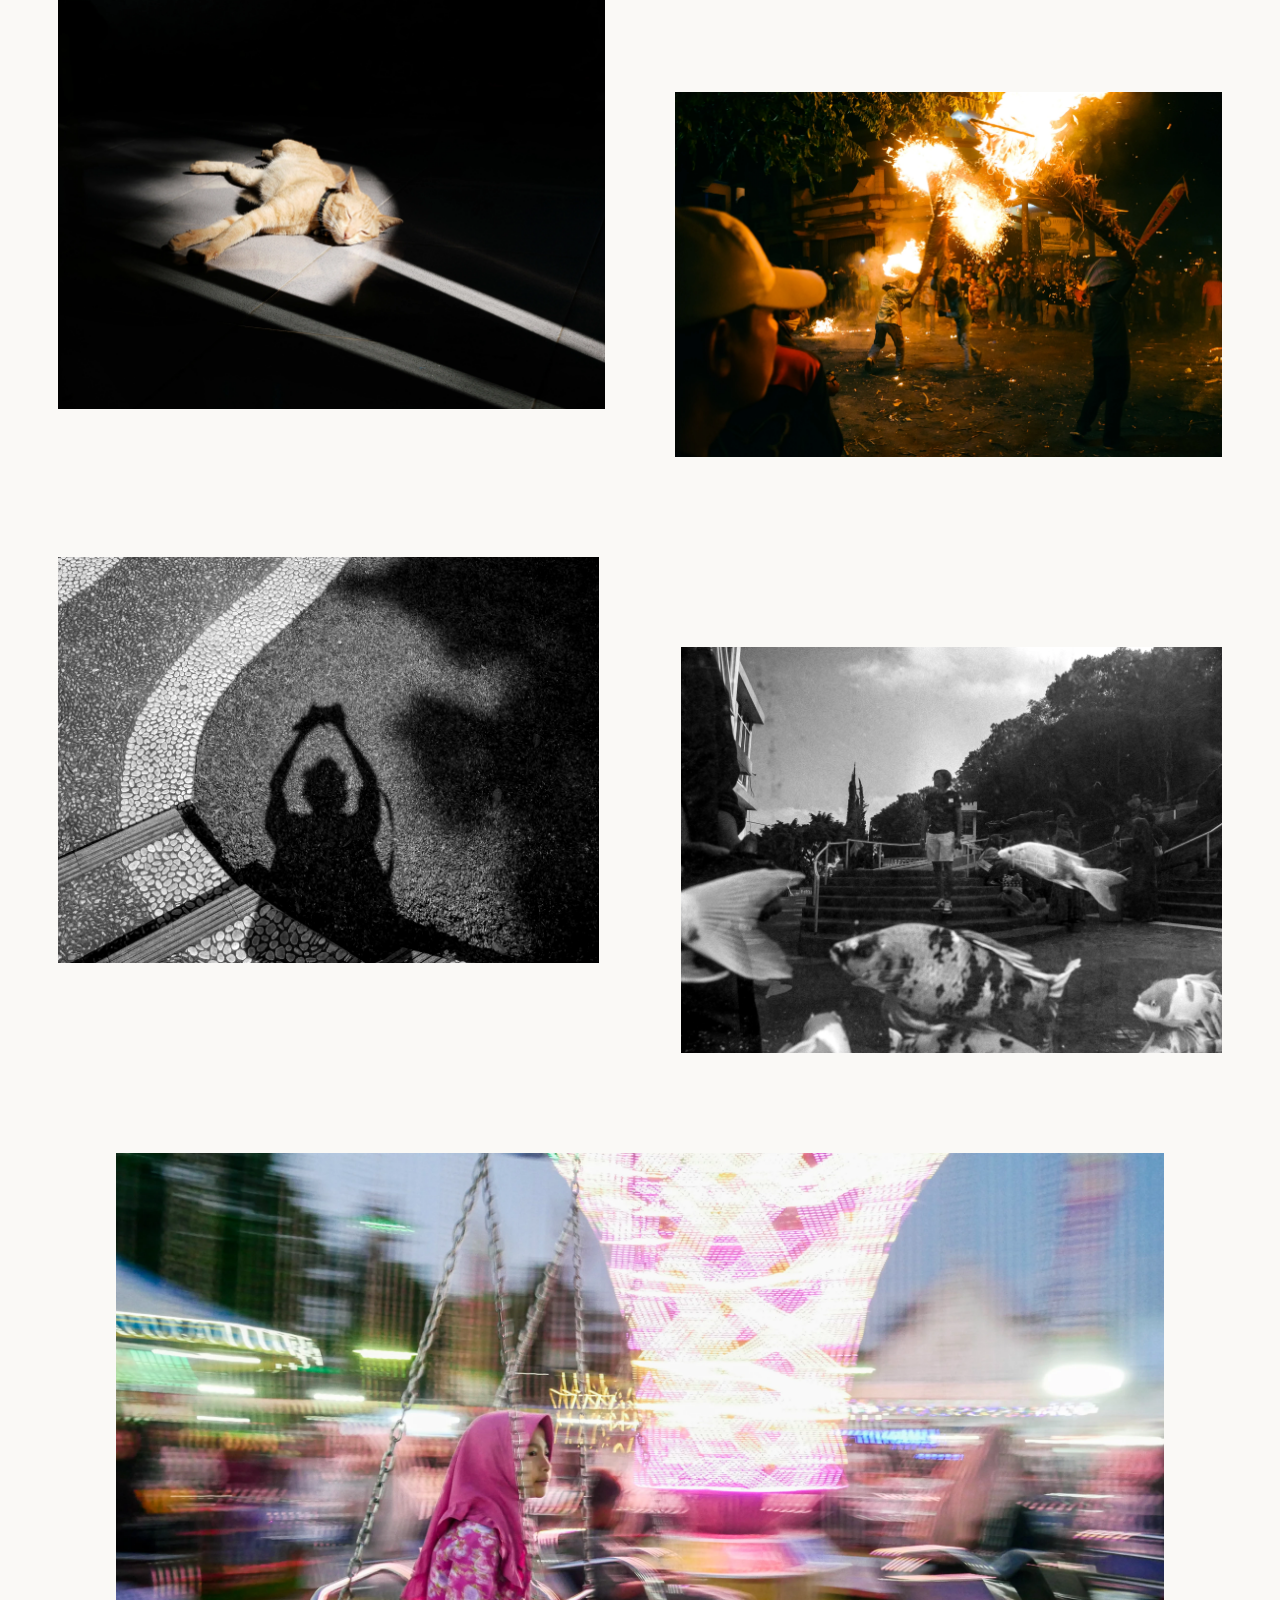
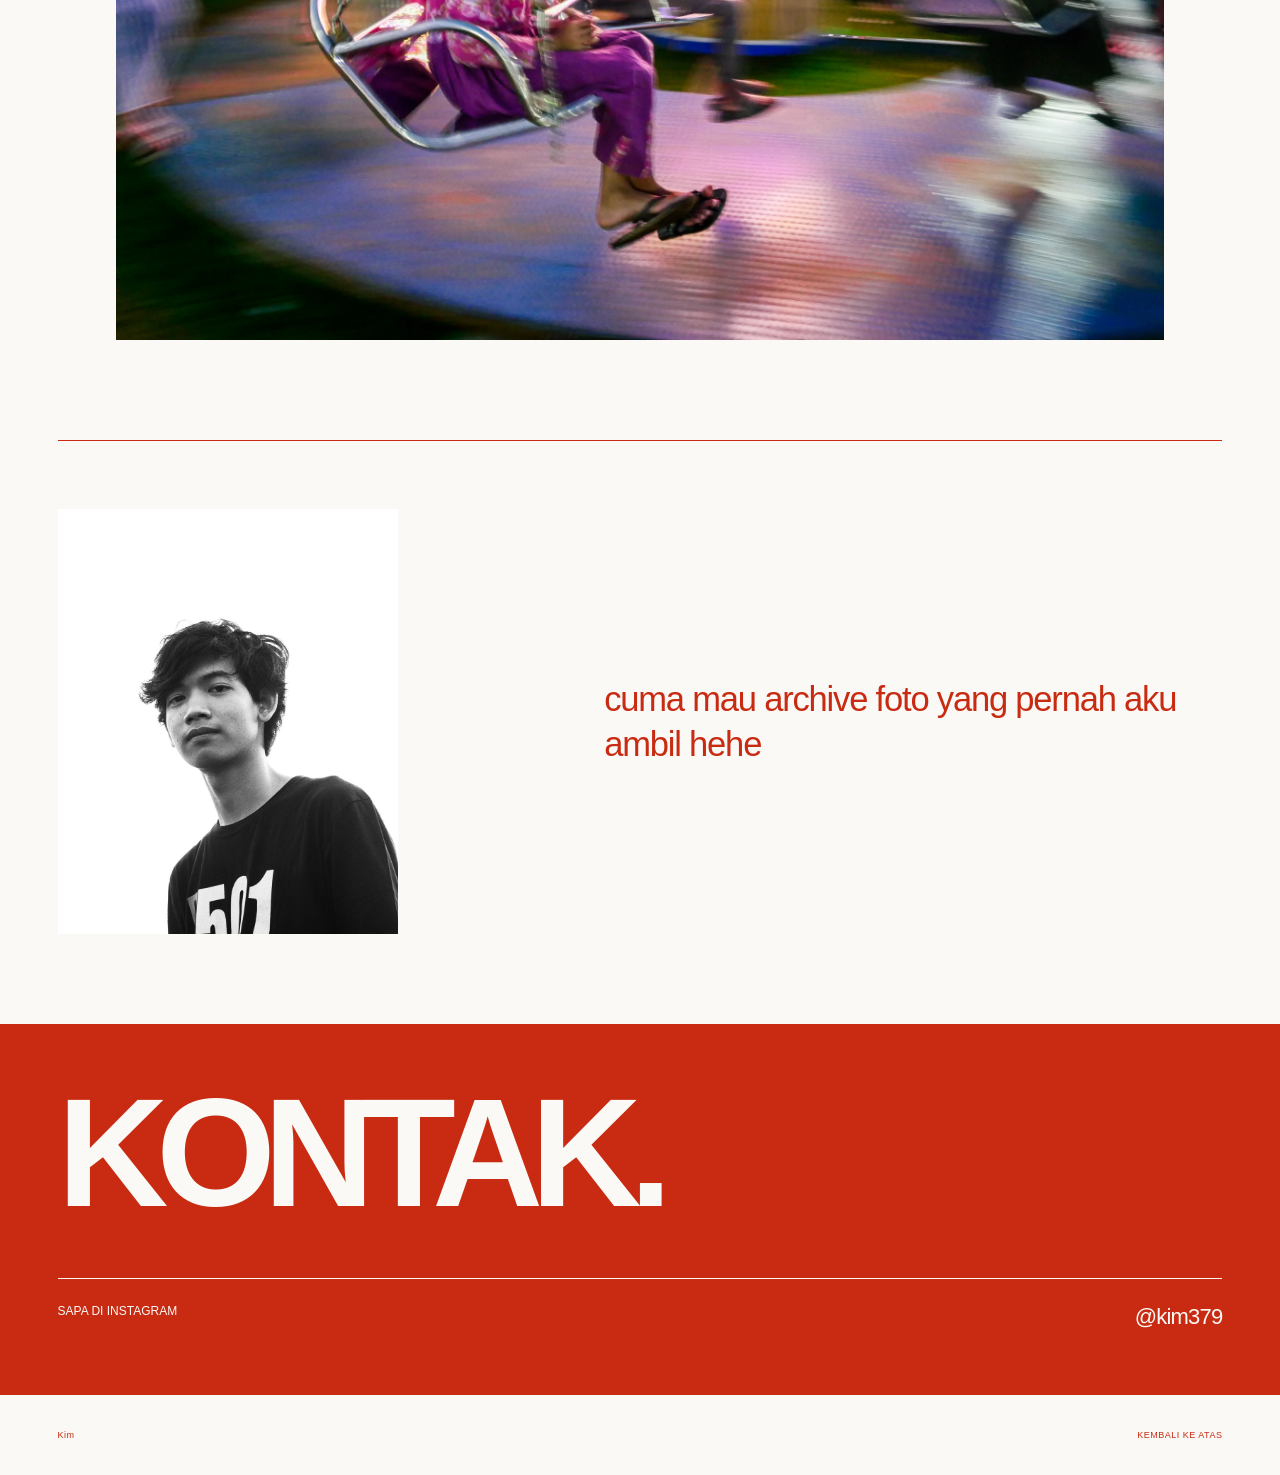
==== commit 58a46f72: "Add three more photographs to Kim archive" ====
--- a/photography/index.html
+++ b/photography/index.html
@@ -4,8 +4,8 @@
     <meta charset="UTF-8" />
     <meta name="viewport" content="width=device-width, initial-scale=1.0" />
     <meta name="description" content="Archive foto yang pernah aku ambil."/><title>Kim — Photo Archive</title>
-    <script type="module" crossorigin src="./assets/index-BK5eOwqy.js"></script>
-    <link rel="stylesheet" crossorigin href="./assets/index-CjBGOMpB.css">
+    <script type="module" crossorigin src="./assets/index-Bncjpgnh.js"></script>
+    <link rel="stylesheet" crossorigin href="./assets/index-xKiqXBHU.css">
   </head>
   <body>
     <div id="root"></div>
--- a/photography/assets/index-xKiqXBHU.css
+++ b/photography/assets/index-xKiqXBHU.css
@@ -0,0 +1 @@
+*{box-sizing:border-box}html{scroll-behavior:smooth;scroll-padding-top:30px}body{margin:0;background:#faf9f6;color:#c82b12;font-family:Arial,Helvetica,sans-serif}a{color:inherit;text-decoration:none}button{font:inherit;cursor:pointer;border:0}a:focus-visible,button:focus-visible{outline:3px solid #c82b12;outline-offset:5px}img{display:block;width:100%}::selection{background:#c82b12;color:#fff}.skip{position:fixed;top:-100px;left:20px;z-index:50;background:#fff;padding:20px}.skip:focus{top:10px}header{height:106px;margin:0 4.5%;display:flex;align-items:center;justify-content:space-between;border-bottom:1px solid}.brand{font-size:29px;font-weight:900;letter-spacing:-1.8px;line-height:.85}.brand small{display:block;font-size:9px;letter-spacing:1.1px;margin-top:9px}nav{display:flex;gap:34px;font-size:13px;font-weight:700}.edition{font-size:9px;letter-spacing:1px}sup{font-size:8px}.cover{height:calc(100svh - 106px);min-height:630px;max-height:980px;position:relative;margin:0 4.5%;isolation:isolate}.meta{display:flex;justify-content:space-between;font-size:10px;letter-spacing:.7px;gap:20px}.cover>.meta{padding-top:26px}.photo{display:block;padding:0;width:100%;position:relative;overflow:hidden;background:#111;color:#fff}.photo img{transition:transform .6s}.photo:hover img{transform:scale(1.025)}.cover-photo{position:absolute;width:29%;height:77%;top:9%;left:35.5%}.cover-photo img{height:100%;object-fit:cover;object-position:50% 48%}h1{position:absolute;display:flex;justify-content:space-between;top:30%;left:0;width:100%;margin:0;font-size:clamp(70px,12vw,200px);font-weight:900;letter-spacing:-.085em;line-height:1;pointer-events:none}h1 span:last-child{padding-right:.05em}.cover-bottom{position:absolute;top:76%;width:100%;display:flex;justify-content:space-between;font-size:11px;font-weight:700;line-height:1.08}.cover-bottom p:last-child{text-align:right}.explore{position:absolute;bottom:28px;left:0;font-size:10px;border-bottom:1px solid;padding-bottom:8px;letter-spacing:.8px}.contents{padding:92px 4.5% 140px}.contents>.meta{margin-bottom:35px}.contents>a{display:flex;align-items:center;justify-content:space-between;border-bottom:1px solid;font-weight:700;padding:12px 0 8px;gap:30px}.contents>a:first-of-type{border-top:1px solid}.contents>a>span{font-size:clamp(25px,4.1vw,72px);letter-spacing:-.065em;line-height:1.05}.contents small{font-size:9px;text-align:right;max-width:130px;flex-shrink:0}.contents>a:hover{background:#c82b12;color:#faf9f6}.about{border-top:1px solid;margin:0 4.5%;padding:36px 0 100px;display:grid;grid-template-columns:1fr 1.6fr 1fr;gap:40px}.eyebrow{font-size:10px;letter-spacing:.6px}.about h2{font-size:clamp(34px,4.5vw,76px);line-height:.98;letter-spacing:-.06em;margin:0}em{font-family:Georgia,serif;font-weight:400}.about>div{font-size:14px;line-height:1.55;max-width:340px;color:#413d38}.about p{margin:0 0 20px}.work{padding:0 4.5%}.work-meta{border-top:1px solid;padding-top:24px;margin-bottom:24px}.feature{background:#14100c;display:grid;grid-template-columns:1.12fr 1fr;min-height:750px}.feature>.photo img{height:100%;object-fit:cover}.view{position:absolute;bottom:20px;right:20px;background:#faf9f6;color:#c82b12;padding:11px 14px;font-size:9px;letter-spacing:.5px;opacity:0;transition:opacity .2s}.photo:hover .view,.photo:focus-visible .view{opacity:1}.cover-photo .view{display:none}.feature-copy{padding:55px 9%;display:flex;flex-direction:column;justify-content:space-between;color:#ed5937}.feature-copy>span{font-size:10px;letter-spacing:.8px}.feature-copy h2{font-size:clamp(50px,7vw,110px);line-height:.86;letter-spacing:-.075em;margin:60px 0}.feature-copy p{font-size:14px;line-height:1.35}.pair{display:grid;grid-template-columns:1.15fr 1fr;gap:8%;padding:100px 0 120px}.stage{padding-top:100px}.stage img{aspect-ratio:1.437;object-fit:contain}.cat{width:90%;margin-left:auto}.cat img{aspect-ratio:.946;object-fit:contain}.caption{display:flex;justify-content:space-between;gap:20px;align-items:baseline;padding-top:15px;border-top:1px solid;margin-top:14px}.caption h3{margin:0;font-size:14px;font-weight:400}.caption>span{font-size:8px;text-align:right;letter-spacing:.4px}.laughter-title{display:flex;align-items:end;justify-content:space-between;margin-bottom:28px;gap:25px}.laughter-title h2{font-size:clamp(45px,7.2vw,120px);line-height:.9;letter-spacing:-.065em;margin:0}.laughter-title>span{font-size:9px}.laughter img{aspect-ratio:1.442;object-fit:contain}.laughter{padding-bottom:130px}.contact{background:#c82b12;color:#faf9f6;padding:35px 4.5% 65px}.contact>p{font-size:16px;margin-top:100px}.contact h2{font-size:clamp(60px,14vw,225px);line-height:.84;letter-spacing:-.08em;margin:30px 0 60px}.contact>a{display:flex;justify-content:space-between;border-top:1px solid;padding-top:25px;font-size:12px}.contact>a span{font-size:22px;letter-spacing:-.8px}footer{padding:35px 4.5%;display:flex;justify-content:space-between;font-size:9px;letter-spacing:.5px}.lightbox{width:100vw;height:100svh;max-width:100vw;max-height:100svh;padding:22px 30px;margin:0;border:0;background:#151515;color:#faf9f6;overflow:hidden}.lightbox[open]{display:flex;flex-direction:column}.lightbox::backdrop{background:#151515}.lightbox-top,.lightbox-bottom{display:flex;align-items:center;justify-content:space-between;gap:15px}.lightbox button{background:transparent;color:inherit;border-bottom:1px solid #888;padding:10px 0;font-size:12px}.lightbox-top>span{font-size:12px}.lightbox>img{min-height:0;flex:1;object-fit:contain;padding:20px 0}.lightbox h2{font-size:14px;font-weight:400;text-align:center}.lightbox-bottom{min-height:42px}@media(max-width:700px){header{height:85px;margin:0 6%}.edition{display:none}.brand{font-size:25px}nav{gap:18px;font-size:11px}.cover{margin:0 6%;height:660px;min-height:0;max-height:calc(100svh - 85px)}.cover>.meta{font-size:8px;padding-top:20px}.cover-photo{width:57%;left:21.5%;top:12%;height:65%}h1{font-size:13.2vw;top:34%;letter-spacing:-.075em}.cover-bottom{top:80%;font-size:8px}.explore{font-size:8px;bottom:18px}.contents{padding:65px 6% 80px}.meta{font-size:8px}.meta>span:last-child{text-align:right}.contents>a{padding:17px 0;gap:12px}.contents>a>span{font-size:6.2vw}.contents small{font-size:7px;max-width:65px}.about{margin:0 6%;padding:25px 0 65px;grid-template-columns:1fr;gap:28px}.about h2{font-size:58px}.about>div{font-size:14px;max-width:100%}.work{padding:0 6%}.feature{grid-template-columns:1fr;min-height:0}.feature>.photo img{height:auto;object-fit:contain}.feature-copy{padding:25px}.feature-copy h2{font-size:65px;margin:36px 0}.feature-copy p{font-size:12px}.pair{grid-template-columns:1fr;gap:65px;padding:65px 0}.stage{padding-top:0}.cat{width:83%;margin-left:auto}.caption h3{font-size:12px}.caption>span{font-size:7px;max-width:100px}.laughter-title{align-items:start;flex-direction:column;gap:18px}.laughter-title h2{font-size:12vw}.laughter{padding-bottom:65px}.contact{padding:26px 6% 40px}.contact>p{margin-top:65px;font-size:13px}.contact h2{font-size:17vw;margin:25px 0 45px}.contact>a{font-size:10px}.contact>a span{font-size:18px}footer{padding:25px 6%;font-size:7px;gap:15px}footer>span{display:none}.lightbox{padding:16px}.lightbox h2{font-size:11px;max-width:130px}.lightbox button{font-size:10px}.view{opacity:1;font-size:8px;padding:8px 10px}}@media(prefers-reduced-motion:reduce){html{scroll-behavior:auto}*{transition:none!important}}.about{display:block;padding:45px 0 60px;border-top:0}.about>p{font-size:clamp(18px,2.5vw,34px);line-height:1.3;letter-spacing:-.025em;max-width:650px;margin:0}.feature{display:block;min-height:0;background:transparent}.feature>.photo{width:60%;margin:auto;background:transparent}.feature>.photo img{height:auto;object-fit:contain}.pair{padding-bottom:100px}.laughter{padding-bottom:90px}.contact h2{font-size:clamp(60px,12vw,180px);margin:35px 0 60px}.brand{letter-spacing:-1.5px}.contact{padding-top:30px}@media(max-width:700px){.about{padding:35px 0 45px}.feature>.photo{width:100%}.pair,.laughter{padding-bottom:65px}}.new-photos{padding-bottom:100px}.road-photo{width:88%;margin:0 auto 100px}.new-pair{display:grid;grid-template-columns:1fr 1fr;align-items:start;gap:6%;margin-bottom:100px}.new-pair>article:last-child{margin-top:100px}.new-photos img{height:auto;aspect-ratio:auto;object-fit:contain}.torch-photo{width:100%}@media(max-width:700px){.new-photos{padding-bottom:65px}.road-photo{width:100%;margin-bottom:55px}.new-pair{grid-template-columns:1fr;gap:55px;margin-bottom:55px}.new-pair>article:last-child{margin-top:0}}.about{display:grid;grid-template-columns:minmax(240px,.85fr) 1.15fr;gap:clamp(40px,7vw,110px);align-items:center;border-top:1px solid #c82b12;padding:68px 0 90px}.about-portrait{width:100%;max-width:370px}.about .about-photo{display:block;width:100%;height:auto;aspect-ratio:4/5;object-fit:cover;object-position:54% 50%}.about .about-copy{max-width:640px;color:inherit;padding-top:0}.about-copy p{font-size:clamp(26px,2.7vw,40px);font-weight:400;letter-spacing:-1.2px;line-height:1.3;margin:0}@media(max-width:760px){.about{grid-template-columns:1fr;gap:30px;padding:45px 0 60px}.about-portrait{max-width:430px}.about .about-photo{aspect-ratio:1/1;object-position:54% 58%}.about-copy p{font-size:28px}}.road-photo img{aspect-ratio:2200/1238}.new-pair img,.torch-photo img{aspect-ratio:2200/1652}.latest-photos{padding-bottom:100px}.portrait-landscape{display:grid;grid-template-columns:.8fr 1.2fr;align-items:center;gap:8%;margin-bottom:100px}.latest-photos img{height:auto;object-fit:contain;aspect-ratio:auto}.gathering-photo{width:90%;margin:0 auto 100px}.portrait-duo{display:grid;grid-template-columns:1fr 1fr;align-items:start;gap:12%;margin-bottom:100px}.portrait-duo>article:last-child{margin-top:110px}.motion-photo{width:90%;margin:auto}@media(max-width:700px){.latest-photos{padding-bottom:65px}.portrait-landscape{grid-template-columns:1fr;gap:55px;margin-bottom:55px}.portrait-landscape>article:first-child{width:83%}.gathering-photo{width:100%;margin-bottom:55px}.portrait-duo{gap:6%;margin-bottom:55px}.portrait-duo>article:last-child{margin-top:45px}.motion-photo{width:100%}}.archive-additions{padding-bottom:100px}.archive-additions img{height:auto;aspect-ratio:auto;object-fit:contain}.light-smoke-pair{display:grid;grid-template-columns:1.25fr .75fr;align-items:center;gap:8%;margin-bottom:100px}.scooter-photo{width:90%;margin:0 auto 100px}.cat-torch-pair{display:grid;grid-template-columns:1fr 1fr;align-items:start;gap:6%}.cat-torch-pair>article:last-child{margin-top:95px}@media(max-width:700px){.archive-additions{padding-bottom:65px}.light-smoke-pair{grid-template-columns:1fr;gap:55px;margin-bottom:55px}.light-smoke-pair>article:last-child{width:75%;margin-left:auto}.scooter-photo{width:100%;margin-bottom:55px}.cat-torch-pair{grid-template-columns:1fr;gap:55px}.cat-torch-pair>article:last-child{margin-top:0}}.malang-additions{padding-bottom:100px}.malang-additions img{height:auto;aspect-ratio:auto;object-fit:contain}.reflection-pair{display:grid;grid-template-columns:1fr 1fr;gap:7%;align-items:start;margin-bottom:100px}.reflection-pair>article:last-child{margin-top:90px}.swing-photo{width:90%;margin:auto}@media(max-width:700px){.malang-additions{padding-bottom:65px}.reflection-pair{grid-template-columns:1fr;gap:55px;margin-bottom:55px}.reflection-pair>article:last-child{margin-top:0}.swing-photo{width:100%}}
